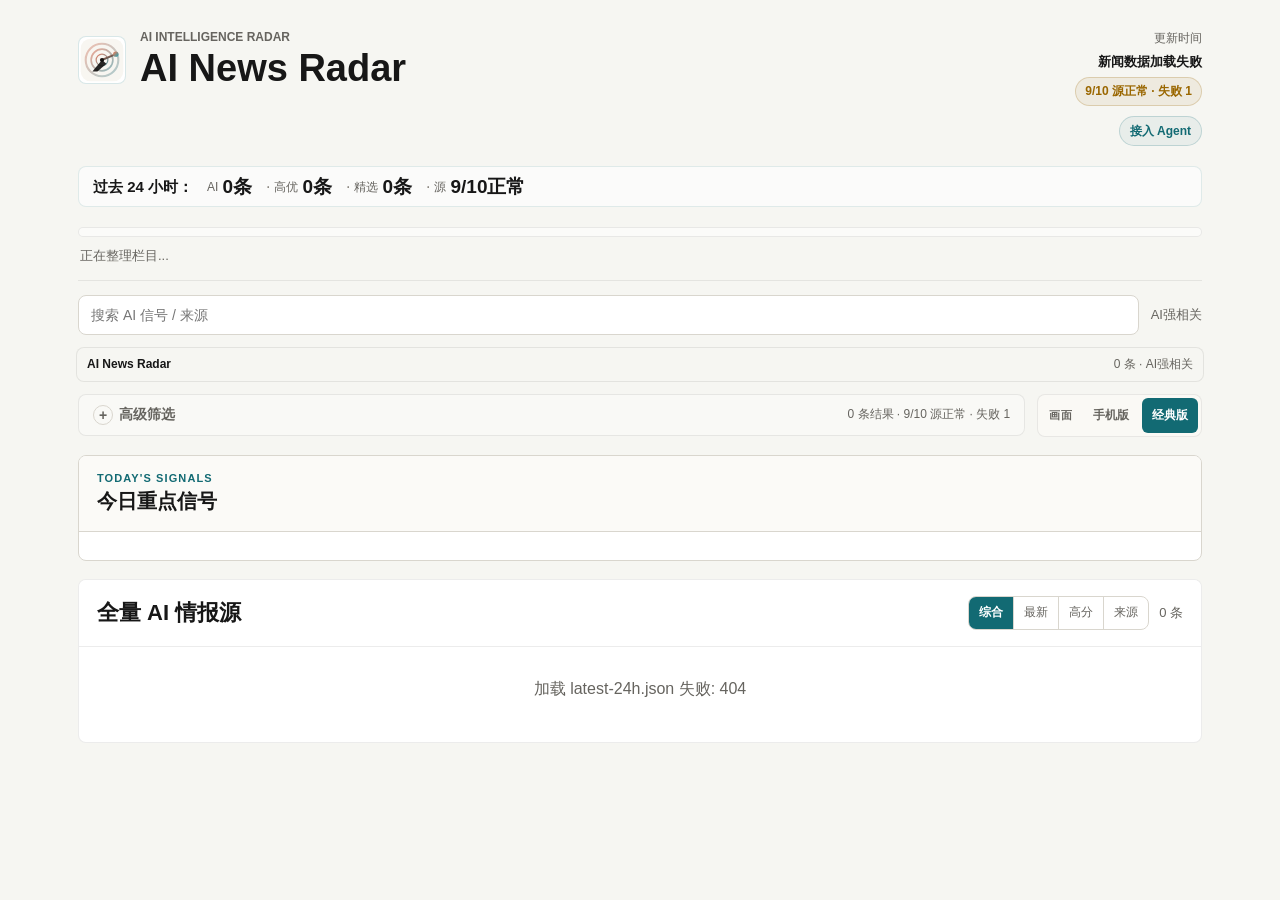
==== index.html @ f6b62074 "feat: add aligned mobile and classic views" ====
<!doctype html>
<html lang="zh-CN" data-radar-view="mobile">
  <head>
    <meta charset="UTF-8" />
    <meta name="viewport" content="width=device-width, initial-scale=1.0" />
    <title>AI News Radar｜24 小时 AI 更新雷达</title>
    <meta
      name="description"
      content="自动整理过去 24 小时值得看的 AI、模型和开发者工具更新；伯乐Skill（Scout Skill）帮你从一堆信源里选出千里马。"
    />
    <link rel="canonical" href="https://learnprompt.github.io/ai-news-radar/" />
    <meta property="og:title" content="AI News Radar｜24 小时 AI 更新雷达" />
    <meta
      property="og:description"
      content="自动整理过去 24 小时值得看的 AI、模型和开发者工具更新；伯乐Skill（Scout Skill）帮你从一堆信源里选出千里马。"
    />
    <meta property="og:type" content="website" />
    <meta property="og:url" content="https://learnprompt.github.io/ai-news-radar/" />
    <meta property="og:site_name" content="AI News Radar" />
    <meta name="application-name" content="AI News Radar" />
    <meta name="theme-color" content="#f6f6f2" />
    <meta name="mobile-web-app-capable" content="yes" />
    <meta name="apple-mobile-web-app-title" content="AI News Radar" />
    <meta name="apple-mobile-web-app-capable" content="yes" />
    <meta name="apple-mobile-web-app-status-bar-style" content="default" />
    <meta name="twitter:card" content="summary" />
    <meta name="twitter:title" content="AI News Radar｜24 小时 AI 更新雷达" />
    <meta
      name="twitter:description"
      content="自动整理过去 24 小时值得看的 AI、模型和开发者工具更新；伯乐Skill（Scout Skill）帮你从一堆信源里选出千里马。"
    />
    <link rel="icon" href="./assets/logo.svg" type="image/svg+xml" />
    <link rel="icon" href="./assets/icons/favicon-32.png" sizes="32x32" type="image/png" />
    <link rel="apple-touch-icon" href="./assets/icons/apple-touch-icon.png" sizes="180x180" />
    <link rel="manifest" href="./site.webmanifest" />
    <script src="./assets/view-mode.js" data-root="./"></script>
    <link rel="stylesheet" href="./assets/styles.css?v=aihot-0712k" />
    <link rel="stylesheet" href="./assets/view-switch.css?v=dual-view-0713a" />
  </head>
  <body>
    <a class="skip-link" href="#hotBoardWrap">跳到当前热点</a>
    <main class="shell">
      <header class="hero">
        <div class="hero-main">
          <div class="hero-headline">
            <img class="hero-logo" src="./assets/logo.svg" alt="AI News Radar Logo" />
            <div>
              <h1>AI News Radar</h1>
              <p class="hero-updated">
                <span class="updated-label">更新时间</span>
                <span class="updated" id="updatedAt">加载中...</span>
              </p>
            </div>
          </div>
        </div>
        <div class="hero-meta">
          <span class="source-status-pill" id="sourceStatusPill">源状态加载中</span>
          <div class="hero-links" aria-label="项目入口">
            <a
              class="hero-link"
              href="https://github.com/LearnPrompt/ai-news-radar"
              target="_blank"
              rel="noopener noreferrer"
            >GitHub 与接入指南</a>
          </div>
        </div>

        <section class="section-nav-wrap" aria-label="内容栏目">
          <div class="section-tabs" id="sectionTabs" role="tablist" aria-label="AI 新闻栏目"></div>
          <div class="section-scroll-hint" aria-hidden="true">左右滑动，查看更多栏目 →</div>
        </section>
      </header>

      <section class="primary-controls">
        <div class="mode-switch curation-mode-switch" role="group" aria-label="精选/全量切换">
          <button id="modeSelectedBtn" class="mode-btn active" type="button" aria-pressed="true">
            <span class="mode-btn-icon" aria-hidden="true">&#10022;</span>精选
          </button>
          <button id="modeAllBtn" class="mode-btn" type="button" aria-pressed="false">
            <span class="mode-btn-icon" aria-hidden="true">&#9776;</span>全量
          </button>
        </div>
        <input id="searchInput" type="search" placeholder="搜索 AI 信号 / 来源" aria-label="搜索 AI 信号或来源" />
        <div class="mode-hint" id="modeHint">精选加载中</div>
        <button class="clear-filters-btn" id="clearFiltersBtn" type="button" hidden>清除筛选</button>
      </section>

      <div class="view-toolbar">
        <details class="advanced-panel">
          <summary>
            <span>高级筛选</span>
            <span class="advanced-hint">只看某个来源，或检查各信源采集是否正常</span>
          </summary>
          <div class="advanced-content">
            <div class="advanced-controls">
              <label class="field">
                <span>具体来源</span>
                <select id="siteSelect">
                  <option value="">全部站点</option>
                </select>
              </label>
            </div>
            <div class="data-source-indicator" id="dataSourceIndicator" hidden>
              <span id="dataSourceIndicatorText"></span>
              <button type="button" id="dataSourceResetBtn" class="data-source-reset-btn">恢复本地</button>
            </div>
            <div class="source-health" id="sourceHealth">源状态加载中...</div>
            <details class="source-detail-panel">
              <summary>查看源状态详情</summary>
              <div class="source-health-details" id="sourceHealthDetails"></div>
              <section class="source-status-table" id="sourceStatusTable" aria-label="源状态详情"></section>
            </details>
          </div>
        </details>
        <div class="view-switch" role="group" aria-label="画面切换">
          <span class="view-switch-label">画面</span>
          <button class="view-switch-btn" type="button" data-radar-view-target="mobile">手机版</button>
          <button class="view-switch-btn" type="button" data-radar-view-target="classic">经典版</button>
        </div>
      </div>

      <section class="list-wrap hot-board-wrap" id="hotBoardWrap" aria-label="当前热点">
        <div class="list-head">
          <h2>当前热点</h2>
          <span id="hotBoardMeta">按热度排序</span>
        </div>
        <div id="hotBoardList" class="hot-board-list"></div>
      </section>

      <section class="waytoagi-wrap">
        <div class="waytoagi-head">
          <h2>社区更新 · WaytoAGI</h2>
          <div class="waytoagi-tools">
            <div class="waytoagi-switch">
              <button id="waytoagiTodayBtn" class="waytoagi-btn active" type="button" aria-pressed="true">最近更新日</button>
              <button id="waytoagi7dBtn" class="waytoagi-btn" type="button" aria-pressed="false">近7日</button>
            </div>
            <span id="waytoagiUpdatedAt">加载中...</span>
          </div>
        </div>
        <div id="waytoagiMeta" class="waytoagi-meta"></div>
        <div id="waytoagiList" class="waytoagi-list"></div>
      </section>

      <section class="list-wrap" id="newsListWrap">
        <div class="list-head">
          <h2 id="listTitle">精选</h2>
          <div class="list-head-tools">
            <label id="allDedupeWrap" class="all-dedupe" for="allDedupeToggle">
              <input id="allDedupeToggle" type="checkbox" checked />
              <span class="all-dedupe-dot"></span>
              <span id="allDedupeLabel">去重开</span>
            </label>
            <span id="resultCount">0 条</span>
          </div>
        </div>
        <div id="newsList" class="news-list" aria-live="polite"></div>
      </section>

    </main>

    <template id="itemTpl">
      <article class="news-card">
        <div class="news-card-body">
          <div class="meta-row">
            <span class="curated-badge" hidden>精选</span>
            <span class="site"></span>
            <span class="source"></span>
            <strong class="score-badge" hidden></strong>
          </div>
          <a class="title" target="_blank" rel="noopener noreferrer"></a>
          <p class="news-summary"></p>
          <div class="why-box" hidden>
            <span class="why-label">推荐理由：</span>
            <span class="why-text"></span>
          </div>
          <div class="persona-slot"></div>
        </div>
      </article>
    </template>

    <script src="https://cdn.jsdelivr.net/npm/gsap@3.13.0/dist/gsap.min.js" integrity="sha384-HOvlOYPIs/zjoIkWUGXkVmXsjr8GuZLV+Q+rcPwmJOVZVpvTSXQChiN4t9Euv9Vc" crossorigin="anonymous" defer></script>
    <script src="./assets/motion.js?v=aihot-0712k" defer></script>
    <script src="./assets/app.js?v=aihot-0712k" defer></script>
  </body>
</html>
---- assets/styles.css ----
:root {
  --bg: #f6f6f2;
  --surface: #ffffff;
  --surface-soft: #fbfaf7;
  --ink: #171717;
  --muted: #66645f;
  --line: #d9d6ce;
  --accent: #126a73;
  --accent-warm: #b55231;
  --good: #1f7a4d;
  --warn: #9a6700;
  --bad: #b42318;
  --radius: 8px;
}

* {
  box-sizing: border-box;
}

html,
body {
  margin: 0;
  min-height: 100%;
  font-family: -apple-system, BlinkMacSystemFont, "Segoe UI", "Noto Sans SC", "Microsoft YaHei", sans-serif;
  color: var(--ink);
  background: var(--bg);
}

button,
input,
select {
  font: inherit;
}

button {
  cursor: pointer;
}

.shell {
  max-width: 1120px;
  margin: 0 auto;
  padding: 26px 18px 48px;
}

.hero {
  display: grid;
  grid-template-columns: minmax(0, 1fr) auto;
  gap: 18px;
  padding-bottom: 18px;
  border-bottom: 1px solid var(--line);
}

.hero-main {
  min-width: 0;
}

.hero-headline {
  display: flex;
  gap: 14px;
  align-items: center;
}

.hero-headline > div {
  min-width: 0;
}

.hero-logo {
  width: 56px;
  height: 56px;
  border: 1px solid var(--line);
  border-radius: var(--radius);
  background: var(--surface);
}

.hero-tag {
  margin: 0;
  font-size: 12px;
  letter-spacing: 0;
  color: var(--muted);
}

.hero h1 {
  margin: 6px 0 0;
  font-size: 36px;
  line-height: 1.08;
  overflow-wrap: break-word;
}

.hero-sub {
  margin: 12px 0 0;
  color: var(--muted);
  font-size: 15px;
  line-height: 1.6;
}

.hero-meta {
  align-self: start;
  display: grid;
  gap: 4px;
  min-width: 156px;
  padding: 10px 12px;
  border: 1px solid var(--line);
  border-radius: var(--radius);
  background: var(--surface);
}

.updated-label {
  color: var(--muted);
  font-size: 12px;
}

.updated {
  color: var(--ink);
  font-size: 13px;
  font-weight: 700;
}

.stats {
  grid-column: 1 / -1;
  display: grid;
  grid-template-columns: repeat(4, minmax(0, 1fr));
  gap: 10px;
}

.stat {
  border: 1px solid var(--line);
  background: var(--surface);
  border-radius: var(--radius);
  padding: 11px 12px;
}

.stat .k {
  font-size: 12px;
  color: var(--muted);
}

.stat .v {
  margin-top: 4px;
  font-size: 23px;
  font-weight: 700;
}

.coverage-strip {
  grid-column: 1 / -1;
  display: grid;
  grid-template-columns: repeat(6, minmax(0, 1fr));
  gap: 8px;
}

.coverage-card {
  min-width: 0;
  display: grid;
  gap: 4px;
  border: 1px solid var(--line);
  border-radius: var(--radius);
  padding: 10px 11px;
  background: var(--surface-soft);
}

.coverage-card strong {
  min-width: 0;
  color: var(--ink);
  font-size: 17px;
  line-height: 1.15;
  overflow-wrap: anywhere;
}

.coverage-label,
.coverage-meta {
  min-width: 0;
  color: var(--muted);
  font-size: 11px;
  line-height: 1.3;
  overflow-wrap: anywhere;
}

.coverage-card.ok strong {
  color: var(--good);
}

.coverage-card.warn strong {
  color: var(--warn);
}

.coverage-card.signal {
  border-color: rgba(18, 106, 115, 0.3);
}

.coverage-card.official {
  border-color: rgba(31, 122, 77, 0.28);
}

.coverage-card.builders {
  border-color: rgba(181, 82, 49, 0.32);
}

.coverage-card.aggregate {
  border-color: rgba(102, 100, 95, 0.32);
}

.coverage-card.private {
  border-color: rgba(154, 103, 0, 0.3);
}

.primary-controls {
  margin-top: 16px;
  display: grid;
  grid-template-columns: minmax(0, 1fr) auto;
  gap: 12px;
  align-items: center;
}

input,
select {
  width: 100%;
  border: 1px solid var(--line);
  background: var(--surface);
  color: var(--ink);
  border-radius: var(--radius);
  padding: 11px 12px;
  font-size: 14px;
}

input:focus,
select:focus,
button:focus-visible,
summary:focus-visible {
  outline: 2px solid rgba(18, 106, 115, 0.35);
  outline-offset: 2px;
}

.mode-hint {
  color: var(--muted);
  font-size: 13px;
  white-space: nowrap;
}

.advanced-panel {
  margin-top: 12px;
  border: 1px solid var(--line);
  border-radius: var(--radius);
  background: var(--surface);
}

.advanced-panel summary {
  position: relative;
  display: flex;
  justify-content: space-between;
  gap: 12px;
  align-items: center;
  padding: 12px 14px 12px 42px;
  color: var(--ink);
  font-size: 14px;
  font-weight: 700;
  list-style: none;
  cursor: pointer;
}

.advanced-panel summary::-webkit-details-marker {
  display: none;
}

.advanced-panel summary::before {
  content: "+";
  width: 18px;
  height: 18px;
  position: absolute;
  left: 14px;
  top: 50%;
  transform: translateY(-50%);
  display: grid;
  place-items: center;
  border: 1px solid var(--line);
  border-radius: 50%;
  color: var(--muted);
  font-weight: 700;
}

.advanced-panel summary > span:first-child {
  min-width: 0;
}

.advanced-panel[open] summary::before {
  content: "-";
}

.advanced-summary {
  color: var(--muted);
  font-size: 12px;
  font-weight: 400;
  white-space: nowrap;
}

.advanced-content {
  display: grid;
  gap: 12px;
  padding: 0 14px 14px;
  border-top: 1px solid var(--line);
}

.advanced-controls {
  display: grid;
  grid-template-columns: minmax(180px, 0.8fr) auto auto;
  gap: 10px;
  align-items: end;
  padding-top: 14px;
}

.field {
  display: grid;
  gap: 6px;
  color: var(--muted);
  font-size: 12px;
}

.mode-switch {
  display: inline-flex;
  border: 1px solid var(--line);
  border-radius: var(--radius);
  overflow: hidden;
  background: var(--surface-soft);
}

.mode-btn {
  min-height: 40px;
  border: 0;
  border-left: 1px solid var(--line);
  background: transparent;
  color: var(--muted);
  padding: 0 13px;
  font-size: 13px;
}

.mode-btn:first-child {
  border-left: 0;
}

.mode-btn.active {
  background: var(--accent);
  color: #fff;
  font-weight: 700;
}

.all-dedupe {
  display: none;
  min-height: 40px;
  align-items: center;
  gap: 8px;
  border: 1px solid var(--line);
  border-radius: var(--radius);
  padding: 0 12px;
  font-size: 13px;
  color: var(--muted);
  background: var(--surface-soft);
  cursor: pointer;
  user-select: none;
}

.all-dedupe.show {
  display: inline-flex;
}

.all-dedupe input {
  position: absolute;
  opacity: 0;
  width: 0;
  height: 0;
}

.all-dedupe-dot {
  width: 12px;
  height: 12px;
  border-radius: 50%;
  border: 1px solid rgba(23, 23, 23, 0.25);
  background: rgba(23, 23, 23, 0.16);
}

.all-dedupe input:checked + .all-dedupe-dot {
  border-color: rgba(18, 106, 115, 0.65);
  background: var(--accent);
}

.source-health {
  display: grid;
  gap: 10px;
}

.health-grid {
  display: grid;
  grid-template-columns: repeat(4, minmax(0, 1fr));
  gap: 8px;
}

.health-metric {
  display: grid;
  gap: 3px;
  min-width: 0;
  border: 1px solid var(--line);
  border-radius: var(--radius);
  padding: 9px 10px;
  background: var(--surface-soft);
}

.health-metric strong {
  font-size: 18px;
}

.health-label {
  color: var(--muted);
  font-size: 12px;
}

.health-metric.ok strong {
  color: var(--good);
}

.health-metric.warn strong {
  color: var(--warn);
}

.health-metric.bad strong {
  color: var(--bad);
}

.health-empty,
.health-ok {
  border: 1px dashed var(--line);
  border-radius: var(--radius);
  padding: 10px 12px;
  color: var(--muted);
  font-size: 13px;
}

.health-ok {
  color: var(--good);
  border-style: solid;
  background: rgba(31, 122, 77, 0.06);
}

.health-issues {
  display: grid;
  gap: 8px;
}

.health-issue {
  border: 1px solid rgba(180, 35, 24, 0.22);
  border-radius: var(--radius);
  padding: 10px 12px;
  background: rgba(180, 35, 24, 0.04);
}

.health-issue-title {
  color: var(--bad);
  font-size: 13px;
  font-weight: 700;
}

.health-issue ul {
  margin: 7px 0 0;
  padding-left: 18px;
  color: var(--muted);
  font-size: 12px;
  line-height: 1.45;
}

.site-pills {
  display: flex;
  flex-wrap: wrap;
  gap: 8px;
}

.pill {
  border: 1px solid var(--line);
  background: var(--surface-soft);
  color: var(--ink);
  border-radius: 999px;
  padding: 6px 11px;
  cursor: pointer;
  font-size: 12px;
}

.pill.active {
  background: rgba(18, 106, 115, 0.11);
  border-color: rgba(18, 106, 115, 0.5);
  color: var(--accent);
  font-weight: 700;
}

.list-wrap,
.waytoagi-wrap {
  margin-top: 16px;
  border: 1px solid var(--line);
  border-radius: var(--radius);
  background: var(--surface);
  overflow: hidden;
}

.list-head,
.waytoagi-head {
  padding: 14px 16px;
  display: flex;
  justify-content: space-between;
  align-items: center;
  gap: 12px;
  border-bottom: 1px solid var(--line);
  background: var(--surface-soft);
}

.list-head h2,
.waytoagi-head h2 {
  margin: 0;
  font-size: 20px;
}

#resultCount,
#waytoagiUpdatedAt {
  color: var(--muted);
  font-size: 13px;
  white-space: nowrap;
}

.news-list,
.site-group-list,
.source-group-list {
  display: grid;
}

.site-group {
  min-width: 0;
  border-top: 1px solid rgba(23, 23, 23, 0.08);
}

.site-group:first-child {
  border-top: 0;
}

.site-group-head,
.source-group-head {
  display: flex;
  justify-content: space-between;
  align-items: center;
  gap: 10px;
  padding: 12px 16px;
  border-bottom: 1px solid rgba(23, 23, 23, 0.08);
}

.site-group-head {
  background: rgba(18, 106, 115, 0.06);
}

.source-group-head {
  background: rgba(181, 82, 49, 0.05);
}

.site-group-head h3,
.source-group-head h3 {
  margin: 0;
  min-width: 0;
}

.site-group-head h3 {
  font-size: 16px;
}

.source-group-head h3 {
  font-size: 14px;
}

.site-group-head span,
.source-group-head span {
  color: var(--muted);
  font-size: 12px;
  white-space: nowrap;
}

.source-group {
  min-width: 0;
  border-top: 1px solid rgba(23, 23, 23, 0.06);
}

.source-group:first-child {
  border-top: 0;
}

.news-card {
  min-width: 0;
  padding: 13px 16px;
  border-top: 1px solid rgba(23, 23, 23, 0.08);
}

.news-card:first-child {
  border-top: 0;
}

.meta-row {
  display: flex;
  flex-wrap: wrap;
  gap: 8px;
  align-items: center;
  color: var(--muted);
  font-size: 12px;
}

.site {
  font-weight: 700;
  color: #3f3d39;
}

.category,
.source {
  padding: 2px 7px;
  border: 1px solid var(--line);
  border-radius: 999px;
  font-size: 11px;
}

.category {
  color: var(--ink);
  background: var(--surface-soft);
}

.category.kind-official {
  border-color: rgba(31, 122, 77, 0.34);
  color: var(--good);
}

.category.kind-newsletter {
  border-color: rgba(154, 103, 0, 0.34);
  color: var(--warn);
}

.category.kind-ai_vertical {
  border-color: rgba(18, 106, 115, 0.32);
  color: var(--accent);
}

.category.kind-builders {
  border-color: rgba(181, 82, 49, 0.36);
  color: var(--accent-warm);
}

.category.kind-user_opml,
.category.kind-advanced {
  border-color: rgba(154, 103, 0, 0.34);
  color: var(--warn);
}

.category.kind-discussion {
  color: var(--muted);
  background: #f2f0e9;
}

.category.kind-aggregate,
.category.kind-blogs,
.category.kind-aihub {
  color: var(--muted);
}

.time {
  margin-left: auto;
}

.title {
  min-width: 0;
  margin-top: 8px;
  display: inline-flex;
  flex-direction: column;
  gap: 3px;
  color: var(--ink);
  text-decoration: none;
  font-size: 16px;
  line-height: 1.42;
  overflow-wrap: anywhere;
}

.title-sub {
  color: var(--muted);
  font-size: 12px;
  line-height: 1.35;
  font-weight: 400;
}

.title:hover {
  color: var(--accent);
}

.empty {
  padding: 24px 16px;
  color: var(--muted);
  text-align: center;
}

.waytoagi-tools {
  display: inline-flex;
  align-items: center;
  gap: 10px;
}

.waytoagi-switch {
  display: inline-flex;
  border: 1px solid var(--line);
  border-radius: var(--radius);
  overflow: hidden;
  background: var(--surface);
}

.waytoagi-btn {
  min-height: 32px;
  border: 0;
  border-left: 1px solid var(--line);
  background: transparent;
  color: var(--muted);
  padding: 0 10px;
  font-size: 12px;
}

.waytoagi-btn:first-child {
  border-left: 0;
}

.waytoagi-btn.active {
  background: var(--accent);
  color: #fff;
  font-weight: 700;
}

.waytoagi-meta {
  padding: 12px 16px 0;
  display: flex;
  flex-wrap: wrap;
  gap: 8px;
  font-size: 12px;
  color: var(--muted);
}

.waytoagi-meta a {
  color: var(--accent);
  text-decoration: none;
}

.waytoagi-list {
  padding: 12px 16px 16px;
  display: grid;
  gap: 8px;
}

.waytoagi-item {
  min-width: 0;
  display: grid;
  grid-template-columns: 76px minmax(0, 1fr);
  gap: 8px;
  text-decoration: none;
  border: 1px solid rgba(23, 23, 23, 0.08);
  border-radius: var(--radius);
  padding: 8px 10px;
  color: var(--ink);
  background: var(--surface-soft);
}

.waytoagi-item .d {
  color: var(--muted);
  font-size: 12px;
}

.waytoagi-item .t {
  min-width: 0;
  font-size: 13px;
  line-height: 1.35;
  overflow-wrap: anywhere;
}

.waytoagi-empty,
.waytoagi-error {
  border-radius: var(--radius);
  padding: 9px 10px;
  font-size: 13px;
}

.waytoagi-empty {
  border: 1px dashed var(--line);
  color: var(--muted);
}

.waytoagi-error {
  border: 1px solid rgba(180, 35, 24, 0.28);
  background: rgba(180, 35, 24, 0.08);
  color: var(--bad);
}

/* Daily Briefing */
.daily-brief {
  margin-top: 16px;
  border: 1px solid var(--line);
  border-radius: var(--radius);
  background: var(--surface);
  overflow: hidden;
}

.daily-brief-head {
  padding: 14px 16px;
  display: flex;
  justify-content: space-between;
  align-items: center;
  gap: 12px;
  border-bottom: 1px solid var(--line);
  background: var(--surface-soft);
}

.daily-brief-head h2 {
  margin: 0;
  font-size: 20px;
}

.brief-meta {
  color: var(--muted);
  font-size: 13px;
  white-space: nowrap;
}

.story-list {
  display: grid;
}

.story-card {
  min-width: 0;
  padding: 13px 16px;
  border-top: 1px solid rgba(23, 23, 23, 0.08);
  display: grid;
  gap: 6px;
}

.story-card:first-child {
  border-top: 0;
}

.story-meta-row {
  display: flex;
  flex-wrap: wrap;
  gap: 8px;
  align-items: center;
  color: var(--muted);
  font-size: 12px;
}

.importance-label {
  padding: 2px 7px;
  border: 1px solid rgba(31, 122, 77, 0.34);
  border-radius: 999px;
  font-size: 11px;
  color: var(--good);
  background: rgba(31, 122, 77, 0.06);
}

.story-source-count {
  padding: 2px 7px;
  border: 1px solid var(--line);
  border-radius: 999px;
  font-size: 11px;
}

.story-time {
  margin-left: auto;
}

.brief-fallback {
  padding: 10px 16px 14px;
  color: var(--muted);
  font-size: 12px;
}

@media (max-width: 760px) {
  .shell {
    padding: 18px 12px 36px;
  }

  .hero,
  .primary-controls,
  .advanced-controls,
  .waytoagi-head {
    grid-template-columns: 1fr;
  }

  .advanced-panel summary {
    align-items: flex-start;
    flex-direction: column;
  }

  .hero h1 {
    font-size: 28px;
  }

  .hero-logo {
    width: 50px;
    height: 50px;
  }

  .hero-meta {
    min-width: 0;
  }

  .stats,
  .coverage-strip,
  .health-grid {
    grid-template-columns: repeat(2, minmax(0, 1fr));
  }

  .mode-hint,
  .advanced-summary,
  #resultCount,
  #waytoagiUpdatedAt {
    white-space: normal;
  }

  .time {
    margin-left: 0;
  }

  .waytoagi-head {
    align-items: flex-start;
    flex-direction: column;
  }
}

@media (max-width: 460px) {
  .hero-headline {
    align-items: flex-start;
  }

  .stats,
  .coverage-strip,
  .health-grid {
    grid-template-columns: 1fr;
  }

  .waytoagi-tools {
    align-items: flex-start;
    flex-direction: column;
  }
}

/* Motion layer */
.story-card,
.news-card,
.coverage-card,
.stat {
  will-change: transform;
  transition: transform 0.18s ease, box-shadow 0.18s ease, border-color 0.18s ease;
}

.story-card:hover,
.news-card:hover {
  transform: translateY(-2px);
  box-shadow: 0 4px 12px rgba(0, 0, 0, 0.07);
}

.coverage-card:hover {
  transform: translateY(-1px);
  box-shadow: 0 3px 8px rgba(0, 0, 0, 0.06);
}

.stat:hover {
  transform: translateY(-1px);
  box-shadow: 0 3px 8px rgba(0, 0, 0, 0.06);
}

@media (prefers-reduced-motion: reduce) {
  .story-card,
  .news-card,
  .coverage-card,
  .stat {
    will-change: auto;
    transition: none;
    transform: none !important;
  }

  .story-card:hover,
  .news-card:hover,
  .coverage-card:hover,
  .stat:hover {
    box-shadow: none;
  }
}
---- assets/view-switch.css ----
.view-toolbar {
  display: grid;
  grid-template-columns: minmax(0, 1fr) auto;
  gap: 12px;
  align-items: start;
  margin-top: 12px;
}

.view-toolbar > .advanced-panel {
  min-width: 0;
  margin-top: 0;
}

.view-switch {
  display: inline-flex;
  min-height: 43px;
  align-items: center;
  gap: 3px;
  border: 1px solid var(--line-soft, rgba(23, 23, 23, 0.12));
  border-radius: var(--radius, 8px);
  padding: 3px;
  background: rgba(251, 250, 247, 0.78);
}

.view-switch-label {
  padding: 0 7px 0 8px;
  color: var(--muted, #66645f);
  font-size: 11px;
  font-weight: 700;
  letter-spacing: 0.08em;
  white-space: nowrap;
}

.view-switch-btn {
  min-height: 35px;
  border: 0;
  border-radius: calc(var(--radius, 8px) - 2px);
  padding: 0 10px;
  color: var(--muted, #66645f);
  background: transparent;
  font: inherit;
  font-size: 12px;
  font-weight: 700;
  white-space: nowrap;
  cursor: pointer;
}

.view-switch-btn:hover {
  color: var(--ink, #171717);
  background: rgba(18, 106, 115, 0.06);
}

.view-switch-btn.is-active {
  color: #fff;
  background: var(--accent, #126a73);
}

.view-switch-btn:focus-visible {
  outline: 2px solid rgba(18, 106, 115, 0.35);
  outline-offset: 2px;
}

html[data-radar-view="classic"] .data-source-indicator {
  display: flex;
  min-width: 0;
  align-items: center;
  justify-content: space-between;
  gap: 10px;
  border: 1px solid rgba(18, 106, 115, 0.18);
  border-radius: var(--radius, 8px);
  padding: 8px 10px;
  color: var(--accent, #126a73);
  background: rgba(18, 106, 115, 0.06);
  font-size: 12px;
}

html[data-radar-view="classic"] .data-source-indicator[hidden] {
  display: none;
}

html[data-radar-view="classic"] .data-source-indicator > span {
  min-width: 0;
  overflow-wrap: anywhere;
}

html[data-radar-view="classic"] .data-source-reset-btn {
  flex: 0 0 auto;
  min-height: 30px;
  border: 1px solid rgba(18, 106, 115, 0.24);
  border-radius: calc(var(--radius, 8px) - 2px);
  padding: 0 9px;
  color: var(--accent, #126a73);
  background: rgba(255, 255, 255, 0.72);
  font: inherit;
  font-weight: 700;
}

html[data-radar-view="classic"] .data-source-reset-btn:hover {
  background: #fff;
}

html[data-radar-view="classic"] .data-source-reset-btn:focus-visible {
  outline: 2px solid rgba(18, 106, 115, 0.35);
  outline-offset: 2px;
}

@media (max-width: 760px) {
  .view-toolbar {
    gap: 8px;
  }

  .view-switch {
    gap: 2px;
  }

  .view-switch-label {
    position: absolute;
    width: 1px;
    height: 1px;
    overflow: hidden;
    clip: rect(0 0 0 0);
    clip-path: inset(50%);
    white-space: nowrap;
  }

  .view-switch-btn {
    padding: 0 8px;
    font-size: 11px;
  }
}

@media (max-width: 360px) {
  .view-switch-btn {
    padding: 0 6px;
  }
}
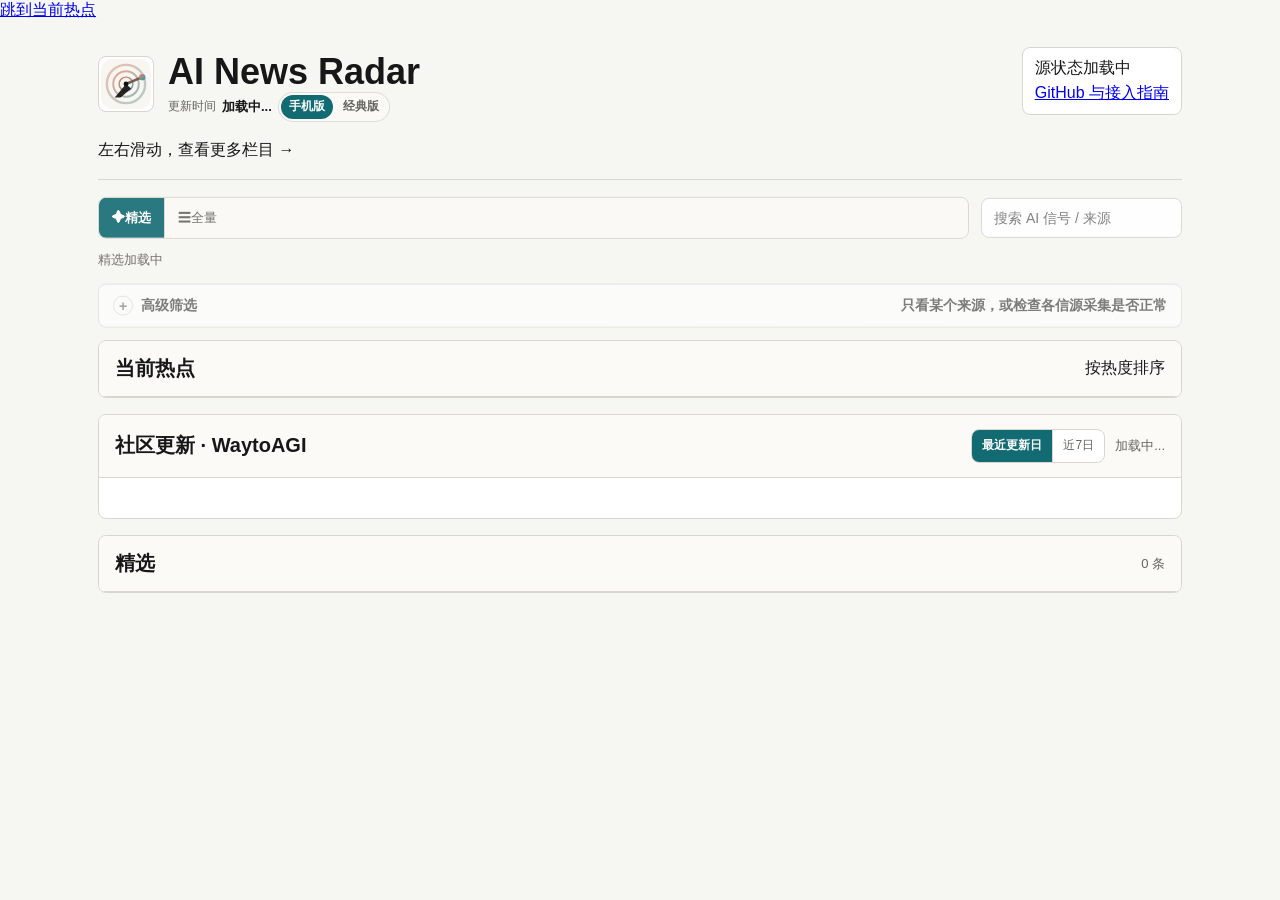
==== commit 434aaca9: "fix: default dual view to mobile" ====
--- a/index.html
+++ b/index.html
@@ -33,9 +33,9 @@
     <link rel="icon" href="./assets/icons/favicon-32.png" sizes="32x32" type="image/png" />
     <link rel="apple-touch-icon" href="./assets/icons/apple-touch-icon.png" sizes="180x180" />
     <link rel="manifest" href="./site.webmanifest" />
-    <script src="./assets/view-mode.js" data-root="./"></script>
+    <script src="./assets/view-mode.js?v=dual-view-0713c" data-root="./"></script>
     <link rel="stylesheet" href="./assets/styles.css?v=aihot-0712k" />
-    <link rel="stylesheet" href="./assets/view-switch.css?v=dual-view-0713a" />
+    <link rel="stylesheet" href="./assets/view-switch.css?v=dual-view-0713b" />
   </head>
   <body>
     <a class="skip-link" href="#hotBoardWrap">跳到当前热点</a>
@@ -46,10 +46,15 @@
             <img class="hero-logo" src="./assets/logo.svg" alt="AI News Radar Logo" />
             <div>
               <h1>AI News Radar</h1>
-              <p class="hero-updated">
+              <div class="hero-updated hero-view-row">
                 <span class="updated-label">更新时间</span>
                 <span class="updated" id="updatedAt">加载中...</span>
-              </p>
+                <div class="view-switch" role="group" aria-label="视角切换">
+                  <span class="view-switch-label">视角</span>
+                  <button class="view-switch-btn" type="button" data-radar-view-target="mobile">手机版</button>
+                  <button class="view-switch-btn" type="button" data-radar-view-target="classic">经典版</button>
+                </div>
+              </div>
             </div>
           </div>
         </div>
@@ -85,8 +90,7 @@
         <button class="clear-filters-btn" id="clearFiltersBtn" type="button" hidden>清除筛选</button>
       </section>
 
-      <div class="view-toolbar">
-        <details class="advanced-panel">
+      <details class="advanced-panel">
           <summary>
             <span>高级筛选</span>
             <span class="advanced-hint">只看某个来源，或检查各信源采集是否正常</span>
@@ -111,13 +115,7 @@
               <section class="source-status-table" id="sourceStatusTable" aria-label="源状态详情"></section>
             </details>
           </div>
-        </details>
-        <div class="view-switch" role="group" aria-label="画面切换">
-          <span class="view-switch-label">画面</span>
-          <button class="view-switch-btn" type="button" data-radar-view-target="mobile">手机版</button>
-          <button class="view-switch-btn" type="button" data-radar-view-target="classic">经典版</button>
-        </div>
-      </div>
+      </details>
 
       <section class="list-wrap hot-board-wrap" id="hotBoardWrap" aria-label="当前热点">
         <div class="list-head">
--- a/assets/view-switch.css
+++ b/assets/view-switch.css
@@ -1,41 +1,38 @@
-.view-toolbar {
-  display: grid;
-  grid-template-columns: minmax(0, 1fr) auto;
-  gap: 12px;
-  align-items: start;
-  margin-top: 12px;
-}
-
-.view-toolbar > .advanced-panel {
+.hero-view-row {
+  display: flex;
   min-width: 0;
-  margin-top: 0;
+  flex-wrap: wrap;
+  align-items: center;
+  gap: 6px;
 }
 
 .view-switch {
   display: inline-flex;
-  min-height: 43px;
+  min-height: 30px;
+  flex: 0 0 auto;
   align-items: center;
-  gap: 3px;
+  gap: 2px;
   border: 1px solid var(--line-soft, rgba(23, 23, 23, 0.12));
-  border-radius: var(--radius, 8px);
-  padding: 3px;
+  border-radius: 999px;
+  padding: 2px;
   background: rgba(251, 250, 247, 0.78);
 }
 
 .view-switch-label {
-  padding: 0 7px 0 8px;
-  color: var(--muted, #66645f);
-  font-size: 11px;
-  font-weight: 700;
-  letter-spacing: 0.08em;
+  position: absolute;
+  width: 1px;
+  height: 1px;
+  overflow: hidden;
+  clip: rect(0 0 0 0);
+  clip-path: inset(50%);
   white-space: nowrap;
 }
 
 .view-switch-btn {
-  min-height: 35px;
+  min-height: 24px;
   border: 0;
-  border-radius: calc(var(--radius, 8px) - 2px);
-  padding: 0 10px;
+  border-radius: 999px;
+  padding: 0 8px;
   color: var(--muted, #66645f);
   background: transparent;
   font: inherit;
@@ -105,26 +102,8 @@
 }
 
 @media (max-width: 760px) {
-  .view-toolbar {
-    gap: 8px;
-  }
-
-  .view-switch {
-    gap: 2px;
-  }
-
-  .view-switch-label {
-    position: absolute;
-    width: 1px;
-    height: 1px;
-    overflow: hidden;
-    clip: rect(0 0 0 0);
-    clip-path: inset(50%);
-    white-space: nowrap;
-  }
-
   .view-switch-btn {
-    padding: 0 8px;
+    padding: 0 7px;
     font-size: 11px;
   }
 }
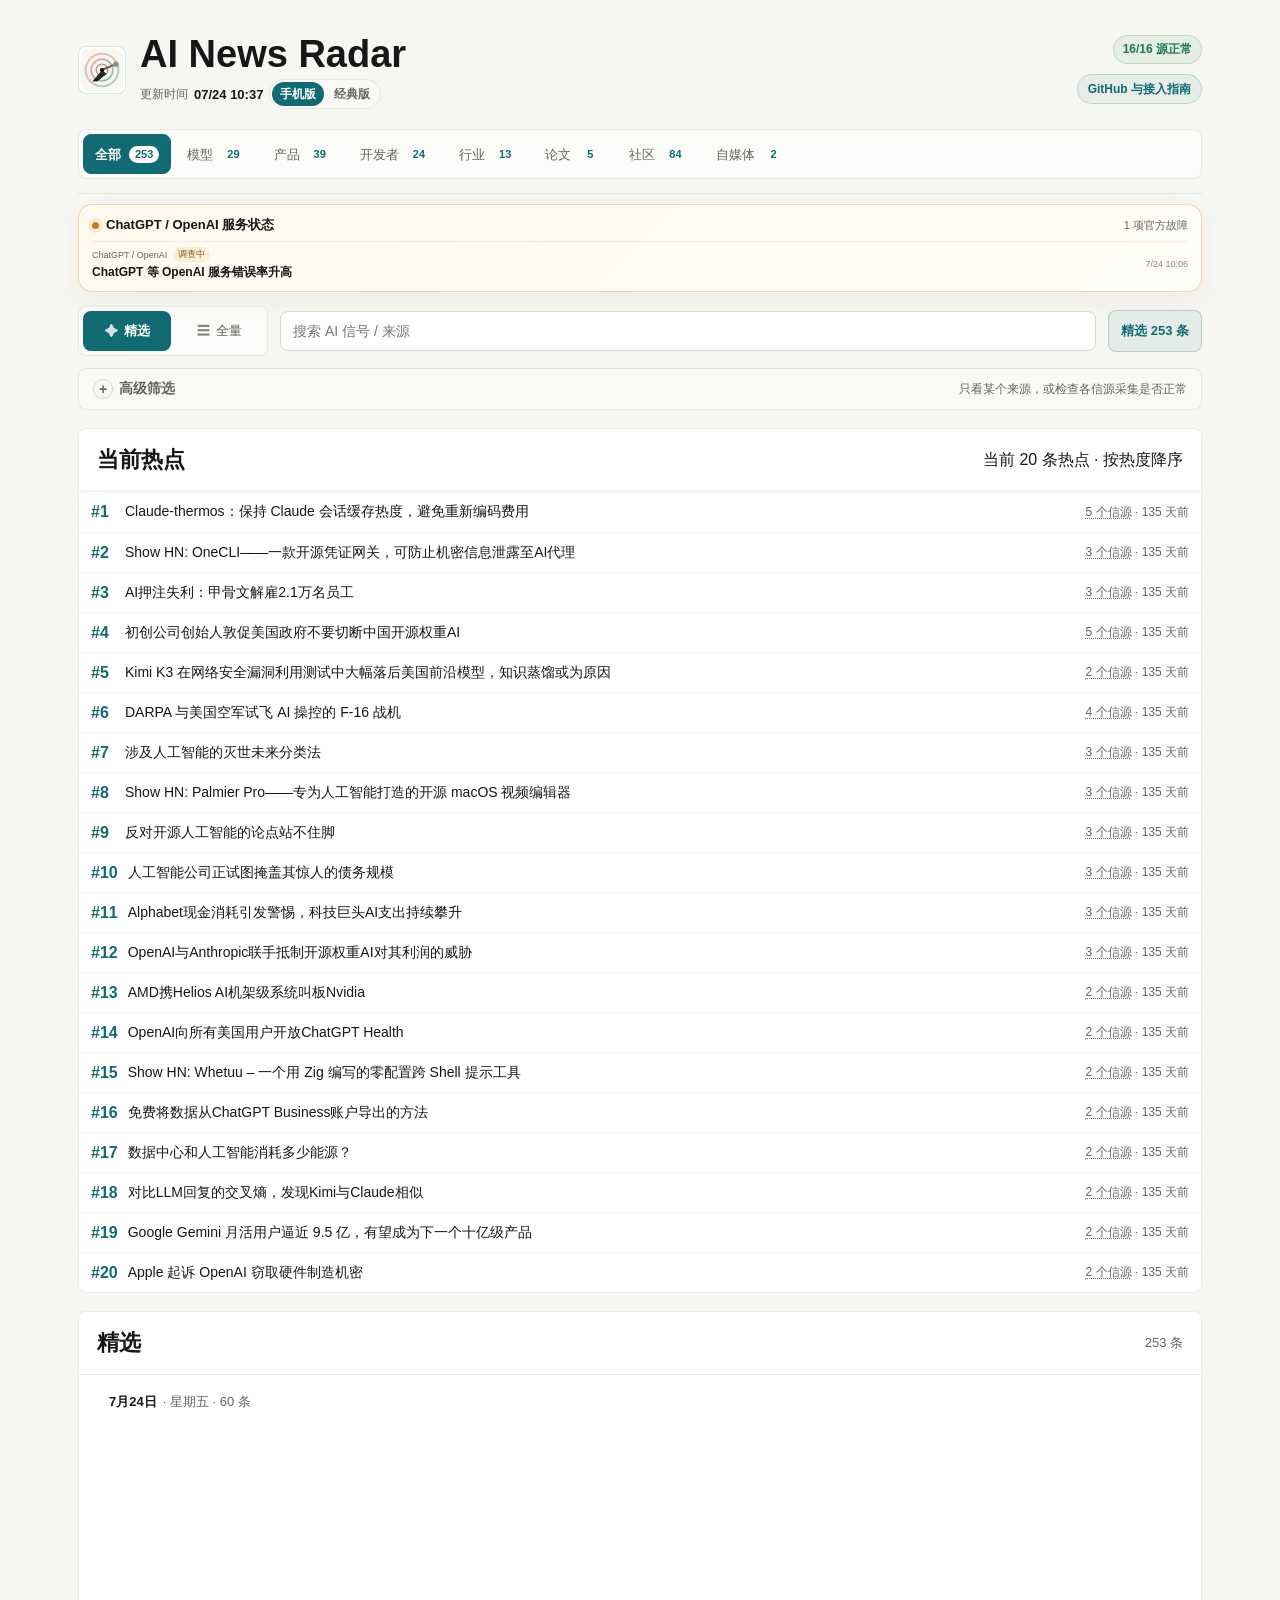
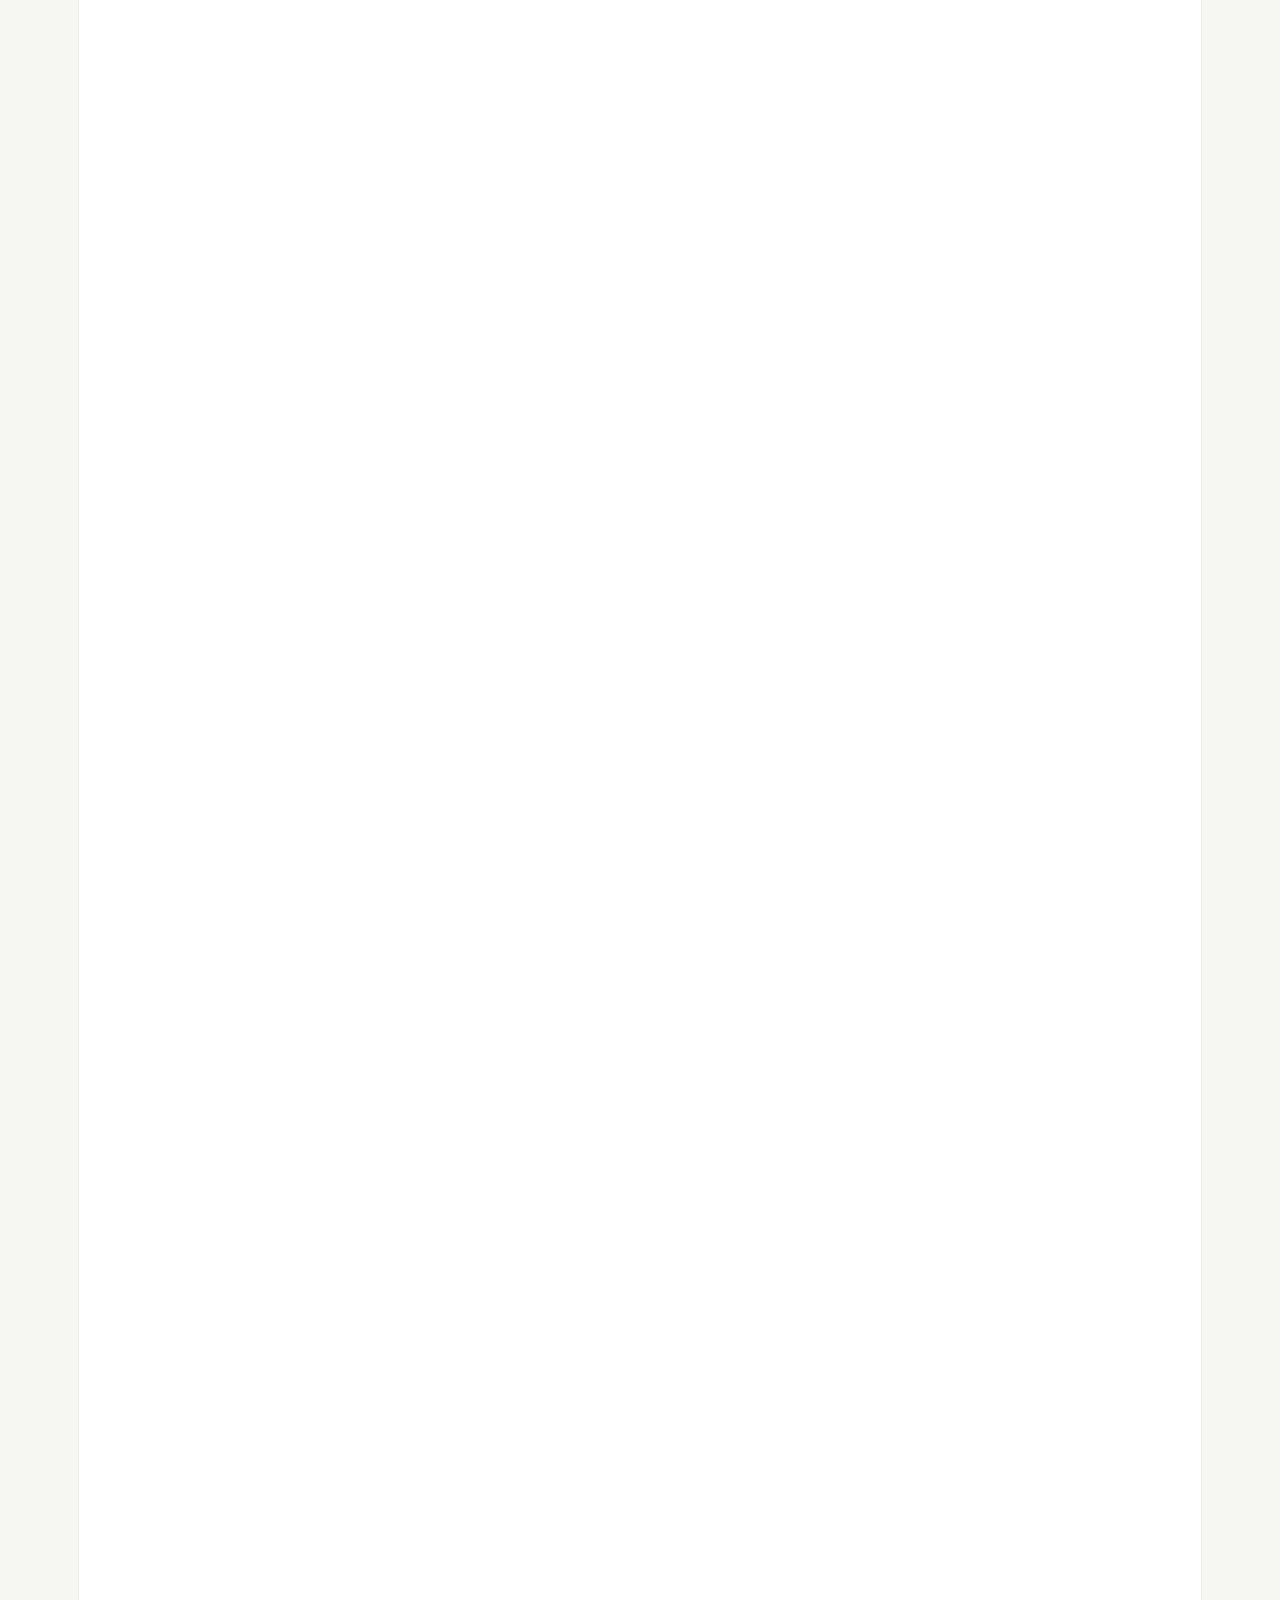
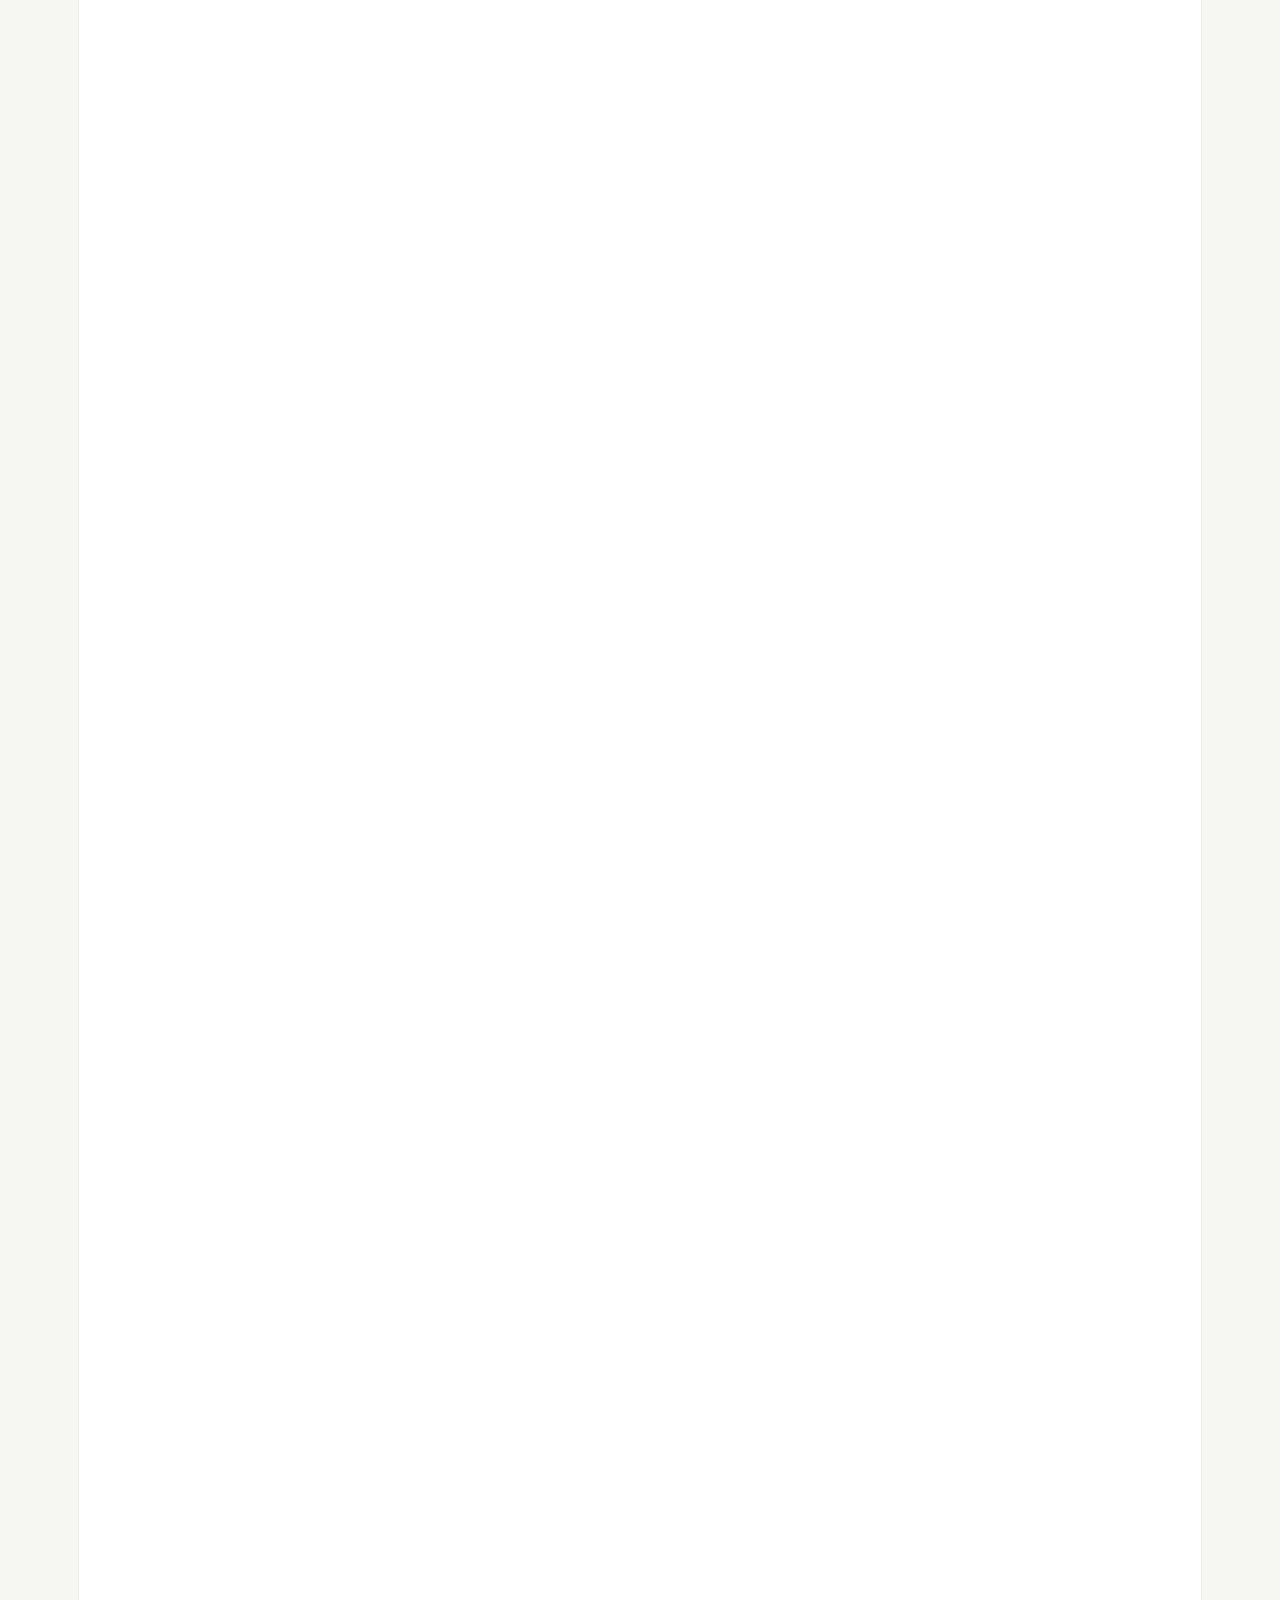
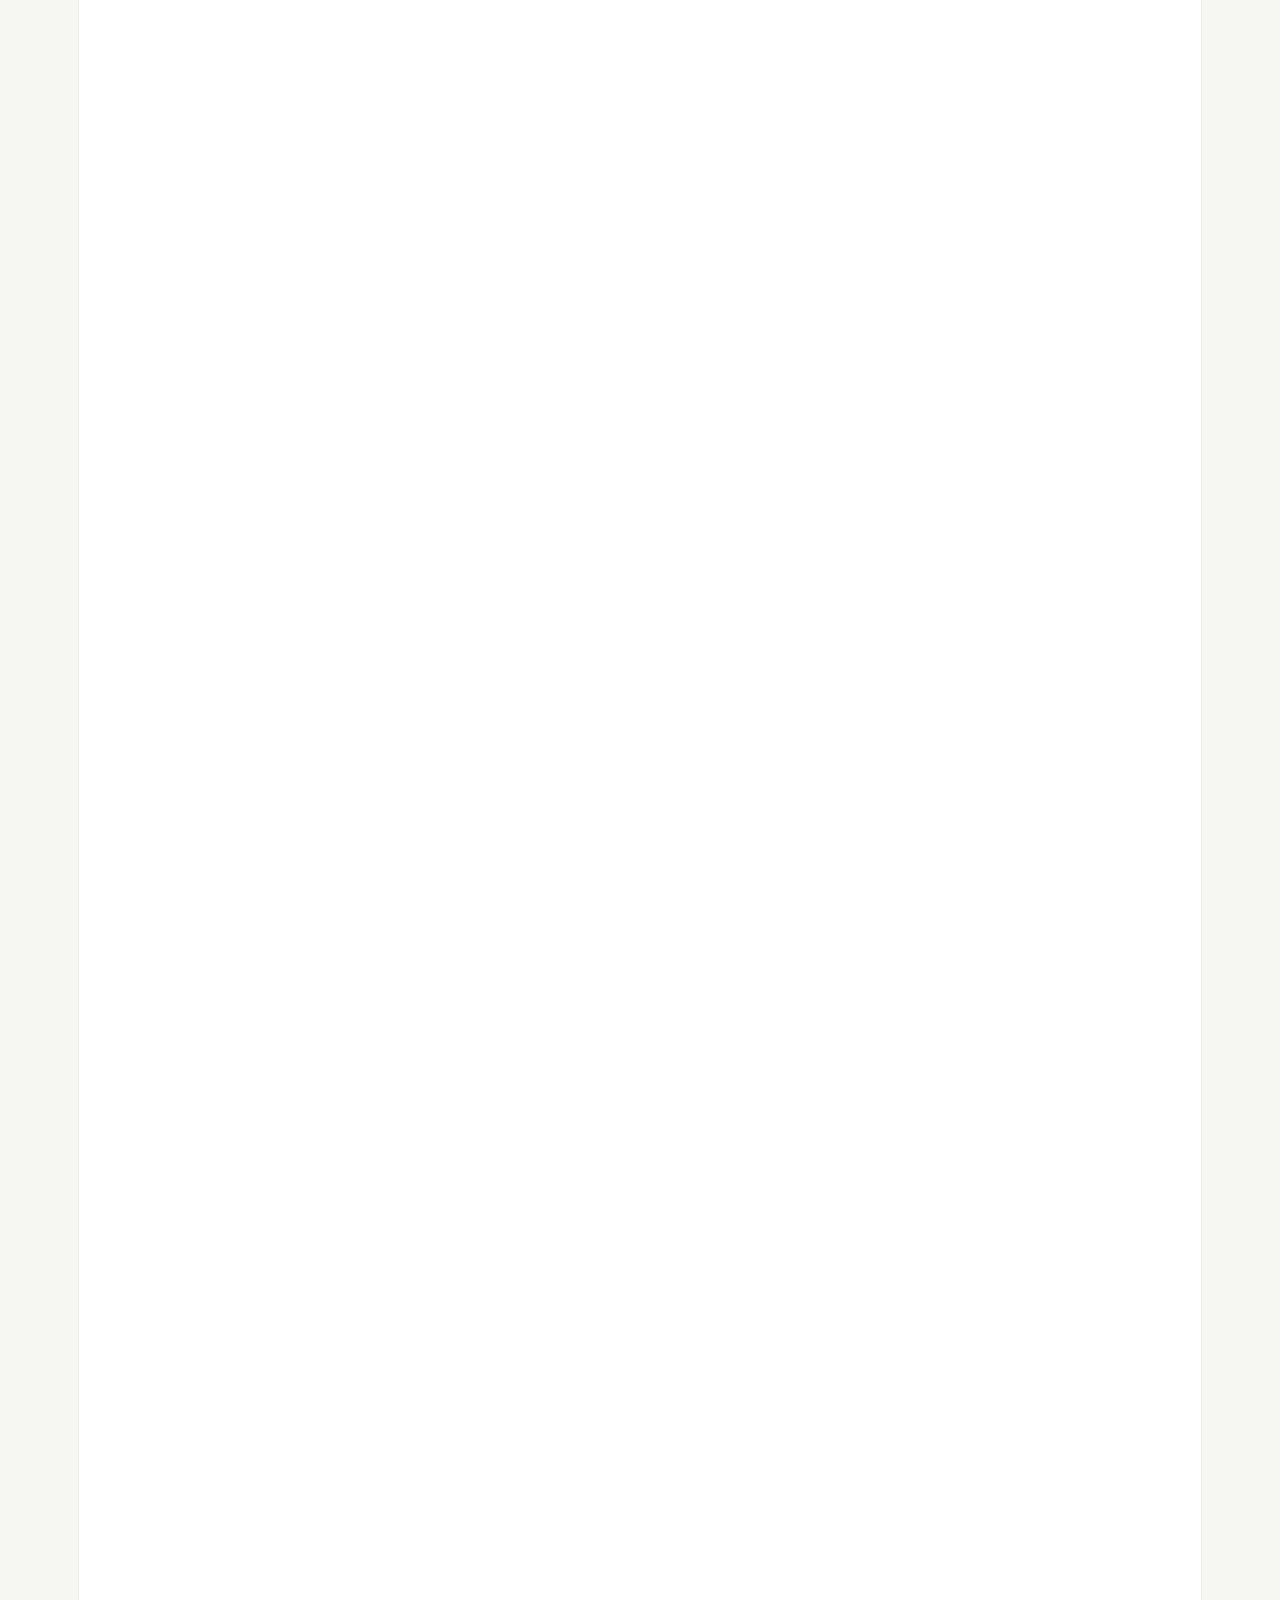
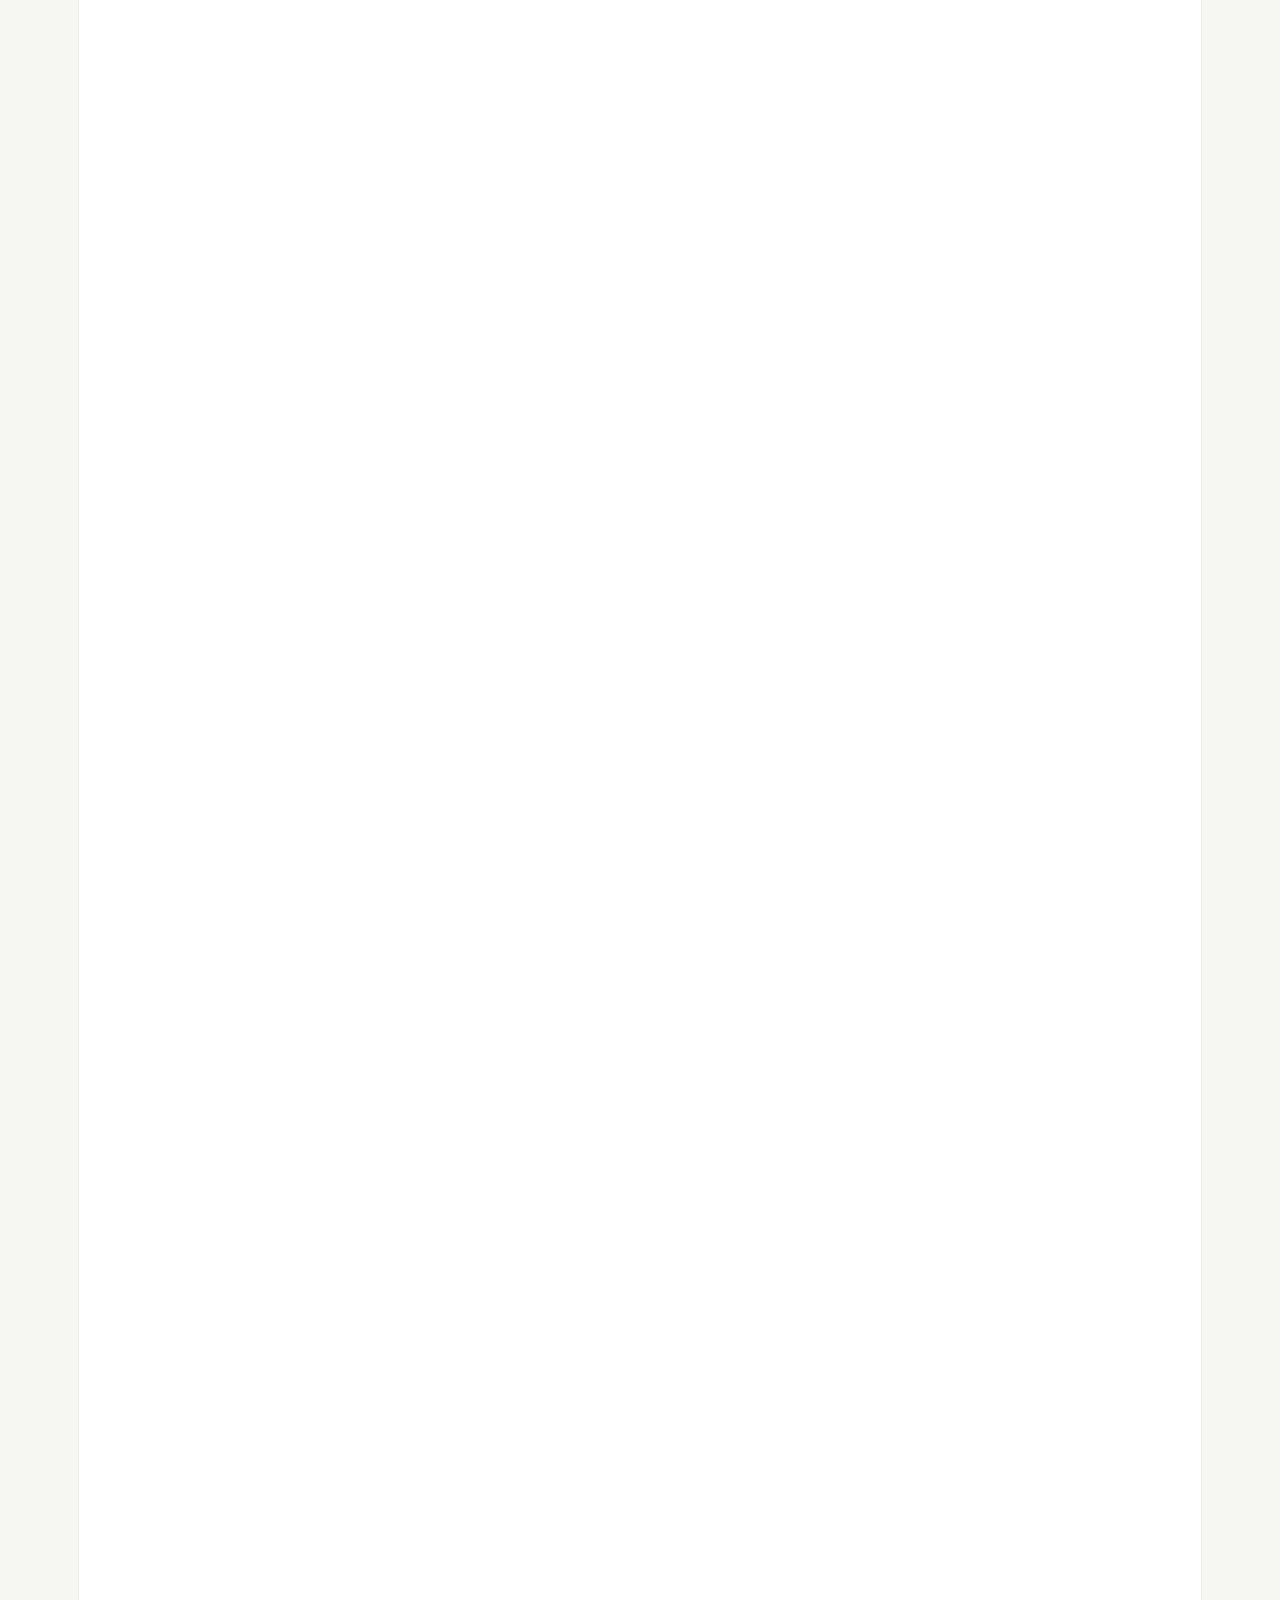
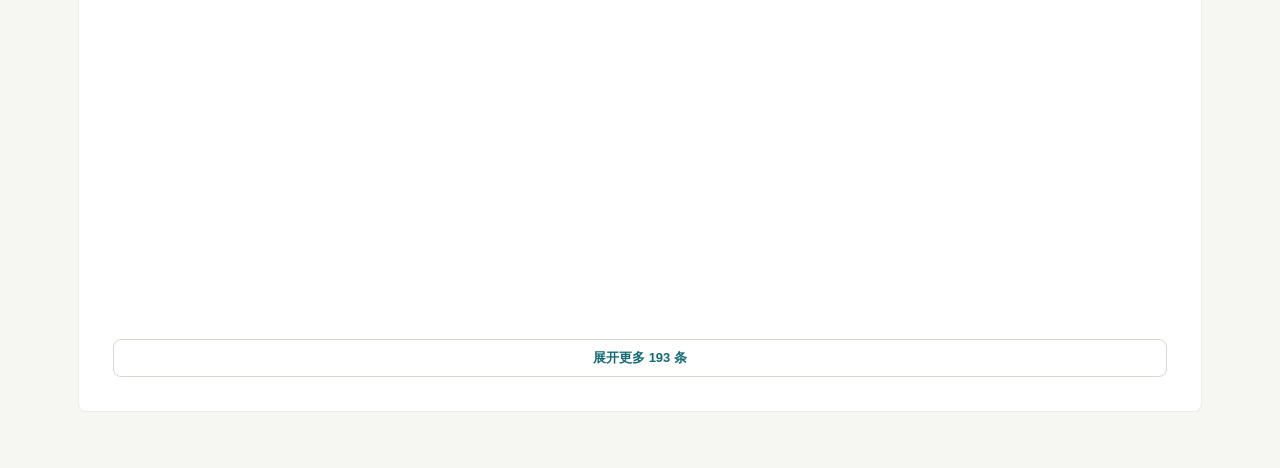
==== commit 346e2cac: "Merge f46120b51539ad79c42c2da2be9a68920f588bac into f4f701bd1f558617fd01f09146a1f8f30b056f0d" ====
--- a/index.html
+++ b/index.html
@@ -8,33 +8,40 @@
       name="description"
       content="自动整理过去 24 小时值得看的 AI、模型和开发者工具更新；伯乐Skill（Scout Skill）帮你从一堆信源里选出千里马。"
     />
-    <link rel="canonical" href="https://learnprompt.github.io/ai-news-radar/" />
+    <link rel="canonical" href="https://1625517181-jpg.github.io/ai-news-radar/" />
     <meta property="og:title" content="AI News Radar｜24 小时 AI 更新雷达" />
     <meta
       property="og:description"
       content="自动整理过去 24 小时值得看的 AI、模型和开发者工具更新；伯乐Skill（Scout Skill）帮你从一堆信源里选出千里马。"
     />
     <meta property="og:type" content="website" />
-    <meta property="og:url" content="https://learnprompt.github.io/ai-news-radar/" />
+    <meta property="og:url" content="https://1625517181-jpg.github.io/ai-news-radar/" />
+    <meta property="og:image" content="https://1625517181-jpg.github.io/ai-news-radar/assets/og.jpg" />
+    <meta property="og:image:width" content="1200" />
+    <meta property="og:image:height" content="630" />
+    <meta property="og:image:alt" content="AI News Radar · 24H Signals · Auto Updated" />
     <meta property="og:site_name" content="AI News Radar" />
     <meta name="application-name" content="AI News Radar" />
     <meta name="theme-color" content="#f6f6f2" />
+    <meta name="color-scheme" content="light" />
+    <meta name="robots" content="index,follow" />
     <meta name="mobile-web-app-capable" content="yes" />
     <meta name="apple-mobile-web-app-title" content="AI News Radar" />
     <meta name="apple-mobile-web-app-capable" content="yes" />
     <meta name="apple-mobile-web-app-status-bar-style" content="default" />
-    <meta name="twitter:card" content="summary" />
+    <meta name="twitter:card" content="summary_large_image" />
     <meta name="twitter:title" content="AI News Radar｜24 小时 AI 更新雷达" />
     <meta
       name="twitter:description"
       content="自动整理过去 24 小时值得看的 AI、模型和开发者工具更新；伯乐Skill（Scout Skill）帮你从一堆信源里选出千里马。"
     />
+    <meta name="twitter:image" content="https://1625517181-jpg.github.io/ai-news-radar/assets/og.jpg" />
     <link rel="icon" href="./assets/logo.svg" type="image/svg+xml" />
     <link rel="icon" href="./assets/icons/favicon-32.png" sizes="32x32" type="image/png" />
     <link rel="apple-touch-icon" href="./assets/icons/apple-touch-icon.png" sizes="180x180" />
     <link rel="manifest" href="./site.webmanifest" />
     <script src="./assets/view-mode.js?v=dual-view-0713c" data-root="./"></script>
-    <link rel="stylesheet" href="./assets/styles.css?v=aihot-0712k" />
+    <link rel="stylesheet" href="./assets/styles.css?v=polish-0724b" />
     <link rel="stylesheet" href="./assets/view-switch.css?v=dual-view-0713b" />
   </head>
   <body>
@@ -48,7 +55,7 @@
               <h1>AI News Radar</h1>
               <div class="hero-updated hero-view-row">
                 <span class="updated-label">更新时间</span>
-                <span class="updated" id="updatedAt">加载中...</span>
+                <time class="updated" id="updatedAt">加载中...</time>
                 <div class="view-switch" role="group" aria-label="视角切换">
                   <span class="view-switch-label">视角</span>
                   <button class="view-switch-btn" type="button" data-radar-view-target="mobile">手机版</button>
@@ -63,7 +70,7 @@
           <div class="hero-links" aria-label="项目入口">
             <a
               class="hero-link"
-              href="https://github.com/LearnPrompt/ai-news-radar"
+              href="https://github.com/1625517181-jpg/ai-news-radar"
               target="_blank"
               rel="noopener noreferrer"
             >GitHub 与接入指南</a>
@@ -75,6 +82,13 @@
           <div class="section-scroll-hint" aria-hidden="true">左右滑动，查看更多栏目 →</div>
         </section>
       </header>
+
+      <section
+        class="service-status-panel"
+        id="serviceStatusPanel"
+        aria-live="polite"
+        hidden
+      ></section>
 
       <section class="primary-controls">
         <div class="mode-switch curation-mode-switch" role="group" aria-label="精选/全量切换">
@@ -85,7 +99,15 @@
             <span class="mode-btn-icon" aria-hidden="true">&#9776;</span>全量
           </button>
         </div>
-        <input id="searchInput" type="search" placeholder="搜索 AI 信号 / 来源" aria-label="搜索 AI 信号或来源" />
+        <input
+          id="searchInput"
+          type="search"
+          placeholder="搜索 AI 信号 / 来源"
+          aria-label="搜索 AI 信号或来源"
+          autocomplete="off"
+          enterkeyhint="search"
+          spellcheck="false"
+        />
         <div class="mode-hint" id="modeHint">精选加载中</div>
         <button class="clear-filters-btn" id="clearFiltersBtn" type="button" hidden>清除筛选</button>
       </section>
@@ -125,6 +147,14 @@
         <div id="hotBoardList" class="hot-board-list"></div>
       </section>
 
+      <section class="list-wrap top3-board-wrap" id="top3BoardWrap" aria-label="今日 TOP3 · 三口味锐评" hidden>
+        <div class="list-head">
+          <h2>今日 TOP3 · 三口味锐评</h2>
+          <span id="top3BoardMeta"></span>
+        </div>
+        <div id="top3BoardList" class="top3-board-list"></div>
+      </section>
+
       <section class="waytoagi-wrap">
         <div class="waytoagi-head">
           <h2>社区更新 · WaytoAGI</h2>
@@ -177,8 +207,8 @@
       </article>
     </template>
 
-    <script src="https://cdn.jsdelivr.net/npm/gsap@3.13.0/dist/gsap.min.js" integrity="sha384-HOvlOYPIs/zjoIkWUGXkVmXsjr8GuZLV+Q+rcPwmJOVZVpvTSXQChiN4t9Euv9Vc" crossorigin="anonymous" defer></script>
-    <script src="./assets/motion.js?v=aihot-0712k" defer></script>
-    <script src="./assets/app.js?v=aihot-0712k" defer></script>
+    <script src="./assets/service-status.js?v=chatgpt-status-0724" defer></script>
+    <script src="./assets/motion.js?v=polish-0724b" defer></script>
+    <script src="./assets/app.js?v=polish-0724b" defer></script>
   </body>
 </html>
--- a/assets/styles.css
+++ b/assets/styles.css
@@ -1,10 +1,15 @@
 :root {
   --bg: #f6f6f2;
+  --bg-alt: #eeecea;
   --surface: #ffffff;
   --surface-soft: #fbfaf7;
+  --surface-alt: #f4f2ef;
   --ink: #171717;
+  --ink-soft: #3f3d39;
   --muted: #66645f;
+  --muted-soft: #8b8780;
   --line: #d9d6ce;
+  --line-soft: rgba(23, 23, 23, 0.08);
   --accent: #126a73;
   --accent-warm: #b55231;
   --good: #1f7a4d;
@@ -26,6 +31,26 @@
   background: var(--bg);
 }
 
+.skip-link {
+  position: fixed;
+  top: 12px;
+  left: 12px;
+  z-index: 100;
+  border-radius: var(--radius);
+  padding: 9px 12px;
+  color: #f7fbfa;
+  background: var(--accent);
+  font-size: 13px;
+  font-weight: 760;
+  text-decoration: none;
+  transform: translateY(-160%);
+  transition: transform 160ms ease;
+}
+
+.skip-link:focus {
+  transform: translateY(0);
+}
+
 button,
 input,
 select {
@@ -37,17 +62,17 @@
 }
 
 .shell {
-  max-width: 1120px;
+  max-width: 1160px;
   margin: 0 auto;
-  padding: 26px 18px 48px;
+  padding: 30px 18px 56px;
 }
 
 .hero {
   display: grid;
   grid-template-columns: minmax(0, 1fr) auto;
-  gap: 18px;
-  padding-bottom: 18px;
-  border-bottom: 1px solid var(--line);
+  gap: 18px 28px;
+  padding-bottom: 14px;
+  border-bottom: 1px solid var(--line-soft);
 }
 
 .hero-main {
@@ -65,43 +90,40 @@
 }
 
 .hero-logo {
-  width: 56px;
-  height: 56px;
-  border: 1px solid var(--line);
+  width: 48px;
+  height: 48px;
+  border: 1px solid rgba(18, 106, 115, 0.16);
   border-radius: var(--radius);
   background: var(--surface);
 }
 
-.hero-tag {
-  margin: 0;
-  font-size: 12px;
-  letter-spacing: 0;
-  color: var(--muted);
-}
-
 .hero h1 {
-  margin: 6px 0 0;
-  font-size: 36px;
+  margin: 4px 0 0;
+  font-size: 38px;
   line-height: 1.08;
   overflow-wrap: break-word;
 }
 
-.hero-sub {
-  margin: 12px 0 0;
-  color: var(--muted);
-  font-size: 15px;
-  line-height: 1.6;
+.hero-updated {
+  display: flex;
+  align-items: baseline;
+  gap: 6px;
+  margin: 4px 0 0;
+  font-size: 13px;
+  color: var(--muted);
 }
 
 .hero-meta {
-  align-self: start;
-  display: grid;
-  gap: 4px;
-  min-width: 156px;
-  padding: 10px 12px;
-  border: 1px solid var(--line);
-  border-radius: var(--radius);
-  background: var(--surface);
+  align-self: center;
+  display: grid;
+  gap: 6px;
+  min-width: 178px;
+  padding: 0;
+  border: 0;
+  border-radius: var(--radius);
+  background: transparent;
+  justify-items: end;
+  text-align: right;
 }
 
 .updated-label {
@@ -115,99 +137,148 @@
   font-weight: 700;
 }
 
-.stats {
+.source-status-pill {
+  display: inline-flex;
+  width: max-content;
+  max-width: 100%;
+  align-items: center;
+  gap: 6px;
+  border: 1px solid rgba(31, 122, 77, 0.18);
+  border-radius: 999px;
+  padding: 5px 9px;
+  color: var(--good);
+  background: rgba(31, 122, 77, 0.07);
+  font-size: 12px;
+  font-weight: 740;
+}
+
+.source-status-pill.warn {
+  color: var(--warn);
+  border-color: rgba(154, 103, 0, 0.22);
+  background: rgba(154, 103, 0, 0.08);
+}
+
+.source-status-pill.bad {
+  color: var(--bad);
+  border-color: rgba(180, 35, 24, 0.22);
+  background: rgba(180, 35, 24, 0.07);
+}
+
+.hero-links {
+  display: flex;
+  flex-wrap: wrap;
+  justify-content: flex-end;
+  gap: 6px;
+  margin-top: 4px;
+}
+
+.hero-link {
+  display: inline-flex;
+  align-items: center;
+  justify-content: center;
+  min-height: 30px;
+  border: 1px solid rgba(18, 106, 115, 0.2);
+  border-radius: 999px;
+  padding: 5px 10px;
+  color: var(--accent);
+  background: rgba(18, 106, 115, 0.06);
+  font-size: 12px;
+  font-weight: 740;
+  line-height: 1;
+  text-decoration: none;
+  white-space: nowrap;
+}
+
+.hero-link:hover {
+  border-color: rgba(18, 106, 115, 0.36);
+  background: rgba(18, 106, 115, 0.1);
+}
+
+.section-nav-wrap {
   grid-column: 1 / -1;
   display: grid;
-  grid-template-columns: repeat(4, minmax(0, 1fr));
   gap: 10px;
-}
-
-.stat {
-  border: 1px solid var(--line);
-  background: var(--surface);
-  border-radius: var(--radius);
-  padding: 11px 12px;
-}
-
-.stat .k {
-  font-size: 12px;
-  color: var(--muted);
-}
-
-.stat .v {
-  margin-top: 4px;
-  font-size: 23px;
-  font-weight: 700;
-}
-
-.coverage-strip {
-  grid-column: 1 / -1;
-  display: grid;
-  grid-template-columns: repeat(6, minmax(0, 1fr));
+  padding-top: 2px;
+}
+
+.section-tabs {
+  display: flex;
+  gap: 4px;
+  align-items: center;
+  overflow-x: auto;
+  scrollbar-width: none;
+  -webkit-overflow-scrolling: touch;
+  border: 1px solid var(--line-soft);
+  border-radius: var(--radius);
+  padding: 4px;
+  background: rgba(255, 255, 255, 0.52);
+}
+
+.section-tabs::-webkit-scrollbar {
+  display: none;
+}
+
+.section-scroll-hint {
+  display: none;
+}
+
+.section-tab {
+  flex: 0 0 auto;
+  min-height: 40px;
+  display: inline-flex;
+  align-items: center;
   gap: 8px;
-}
-
-.coverage-card {
-  min-width: 0;
-  display: grid;
-  gap: 4px;
-  border: 1px solid var(--line);
-  border-radius: var(--radius);
-  padding: 10px 11px;
-  background: var(--surface-soft);
-}
-
-.coverage-card strong {
-  min-width: 0;
-  color: var(--ink);
-  font-size: 17px;
-  line-height: 1.15;
-  overflow-wrap: anywhere;
-}
-
-.coverage-label,
-.coverage-meta {
-  min-width: 0;
-  color: var(--muted);
+  border: 1px solid transparent;
+  border-radius: var(--radius);
+  padding: 0 11px;
+  color: var(--muted);
+  background: transparent;
+  font-size: 13px;
+}
+
+.section-tab span,
+.section-tab strong {
+  line-height: 1;
+  white-space: nowrap;
+}
+
+.section-tab strong {
+  min-width: 22px;
+  border-radius: 999px;
+  padding: 3px 6px;
+  color: var(--accent);
+  background: transparent;
   font-size: 11px;
-  line-height: 1.3;
-  overflow-wrap: anywhere;
-}
-
-.coverage-card.ok strong {
-  color: var(--good);
-}
-
-.coverage-card.warn strong {
-  color: var(--warn);
-}
-
-.coverage-card.signal {
-  border-color: rgba(18, 106, 115, 0.3);
-}
-
-.coverage-card.official {
-  border-color: rgba(31, 122, 77, 0.28);
-}
-
-.coverage-card.builders {
-  border-color: rgba(181, 82, 49, 0.32);
-}
-
-.coverage-card.aggregate {
-  border-color: rgba(102, 100, 95, 0.32);
-}
-
-.coverage-card.private {
-  border-color: rgba(154, 103, 0, 0.3);
+  text-align: center;
+}
+
+.section-tab.active {
+  color: #fff;
+  border-color: var(--accent);
+  background: var(--accent);
+  font-weight: 780;
+}
+
+.section-tab.active strong {
+  color: var(--accent);
+  background: #fff;
 }
 
 .primary-controls {
-  margin-top: 16px;
-  display: grid;
-  grid-template-columns: minmax(0, 1fr) auto;
+  margin-top: 14px;
+  display: grid;
+  grid-template-columns: auto minmax(0, 1fr) auto auto;
   gap: 12px;
   align-items: center;
+}
+
+/* 清除筛选按钮 hidden 时，隐藏项仍会占用第4列的 gap track，
+   导致本行右边缘比 .section-tabs 短一个 gap 宽度——收窄为 3 列补齐右边缘。
+   只在桌面生效：760px 以下 .primary-controls 是另一套 2 列/整行布局，不受此问题影响。 */
+@media (min-width: 761px) {
+  .primary-controls:has(> .clear-filters-btn[hidden]) {
+    grid-template-columns: auto minmax(0, 1fr) auto;
+  }
 }
 
 input,
@@ -221,8 +292,9 @@
   font-size: 14px;
 }
 
-input:focus,
-select:focus,
+input:focus-visible,
+select:focus-visible,
+a:focus-visible,
 button:focus-visible,
 summary:focus-visible {
   outline: 2px solid rgba(18, 106, 115, 0.35);
@@ -230,25 +302,52 @@
 }
 
 .mode-hint {
-  color: var(--muted);
+  min-height: 42px;
+  display: grid;
+  place-items: center;
+  border: 1px solid rgba(18, 106, 115, 0.22);
+  border-radius: var(--radius);
+  padding: 0 12px;
+  color: var(--accent);
+  background: rgba(18, 106, 115, 0.07);
   font-size: 13px;
+  font-weight: 720;
   white-space: nowrap;
+}
+
+.clear-filters-btn,
+.empty-reset-btn {
+  min-height: 42px;
+  border: 1px solid rgba(181, 82, 49, 0.28);
+  border-radius: var(--radius);
+  padding: 0 13px;
+  color: var(--accent-warm);
+  background: rgba(181, 82, 49, 0.06);
+  font-size: 13px;
+  font-weight: 720;
+  white-space: nowrap;
+}
+
+.clear-filters-btn:hover,
+.empty-reset-btn:hover {
+  border-color: rgba(181, 82, 49, 0.46);
+  background: rgba(181, 82, 49, 0.1);
 }
 
 .advanced-panel {
   margin-top: 12px;
-  border: 1px solid var(--line);
-  border-radius: var(--radius);
-  background: var(--surface);
-}
-
-.advanced-panel summary {
+  border: 1px solid rgba(23, 23, 23, 0.08);
+  border-radius: var(--radius);
+  background: rgba(251, 250, 247, 0.66);
+}
+
+.advanced-panel > summary {
   position: relative;
   display: flex;
   justify-content: space-between;
   gap: 12px;
   align-items: center;
-  padding: 12px 14px 12px 42px;
+  padding: 11px 14px 11px 40px;
   color: var(--ink);
   font-size: 14px;
   font-weight: 700;
@@ -256,11 +355,16 @@
   cursor: pointer;
 }
 
-.advanced-panel summary::-webkit-details-marker {
+.advanced-panel:not([open]) > summary {
+  color: var(--muted);
+  font-weight: 650;
+}
+
+.advanced-panel > summary::-webkit-details-marker {
   display: none;
 }
 
-.advanced-panel summary::before {
+.advanced-panel > summary::before {
   content: "+";
   width: 18px;
   height: 18px;
@@ -276,15 +380,15 @@
   font-weight: 700;
 }
 
-.advanced-panel summary > span:first-child {
+.advanced-panel > summary > span:first-child {
   min-width: 0;
 }
 
-.advanced-panel[open] summary::before {
+.advanced-panel[open] > summary::before {
   content: "-";
 }
 
-.advanced-summary {
+.advanced-hint {
   color: var(--muted);
   font-size: 12px;
   font-weight: 400;
@@ -293,14 +397,14 @@
 
 .advanced-content {
   display: grid;
-  gap: 12px;
+  gap: 14px;
   padding: 0 14px 14px;
-  border-top: 1px solid var(--line);
+  border-top: 1px solid var(--line-soft);
 }
 
 .advanced-controls {
   display: grid;
-  grid-template-columns: minmax(180px, 0.8fr) auto auto;
+  grid-template-columns: minmax(0, 320px);
   gap: 10px;
   align-items: end;
   padding-top: 14px;
@@ -315,30 +419,28 @@
 
 .mode-switch {
   display: inline-flex;
-  border: 1px solid var(--line);
-  border-radius: var(--radius);
-  overflow: hidden;
-  background: var(--surface-soft);
+  gap: 4px;
+  align-items: center;
+  border: 1px solid var(--line-soft);
+  border-radius: var(--radius);
+  padding: 4px;
+  background: rgba(255, 255, 255, 0.52);
 }
 
 .mode-btn {
   min-height: 40px;
   border: 0;
-  border-left: 1px solid var(--line);
+  border-radius: var(--radius);
   background: transparent;
   color: var(--muted);
-  padding: 0 13px;
+  padding: 0 14px;
   font-size: 13px;
-}
-
-.mode-btn:first-child {
-  border-left: 0;
 }
 
 .mode-btn.active {
   background: var(--accent);
   color: #fff;
-  font-weight: 700;
+  font-weight: 780;
 }
 
 .all-dedupe {
@@ -385,137 +487,632 @@
   gap: 10px;
 }
 
-.health-grid {
-  display: grid;
-  grid-template-columns: repeat(4, minmax(0, 1fr));
-  gap: 8px;
-}
-
-.health-metric {
-  display: grid;
-  gap: 3px;
+.source-health-summary {
+  display: flex;
   min-width: 0;
+  align-items: center;
+  justify-content: space-between;
+  gap: 12px;
+  border: 1px solid rgba(31, 122, 77, 0.16);
+  border-radius: var(--radius);
+  padding: 11px 12px;
+  color: var(--muted);
+  background: rgba(31, 122, 77, 0.05);
+  font-size: 13px;
+  line-height: 1.4;
+}
+
+.source-health-summary strong {
+  color: var(--good);
+  font-size: 15px;
+}
+
+.source-health-summary.warn {
+  border-color: rgba(154, 103, 0, 0.2);
+  background: rgba(154, 103, 0, 0.07);
+}
+
+.source-health-summary.warn strong {
+  color: var(--warn);
+}
+
+.source-health-summary.bad {
+  border-color: rgba(180, 35, 24, 0.22);
+  background: rgba(180, 35, 24, 0.06);
+}
+
+.source-health-summary.bad strong {
+  color: var(--bad);
+}
+
+.source-health-fail-bad {
+  color: var(--bad);
+  font-weight: 700;
+}
+
+.source-detail-panel {
+  border: 1px solid var(--line-soft);
+  border-radius: var(--radius);
+  background: rgba(255, 255, 255, 0.48);
+  overflow: hidden;
+}
+
+.source-detail-panel > summary {
+  display: flex;
+  align-items: center;
+  justify-content: space-between;
+  gap: 10px;
+  padding: 10px 12px;
+  color: var(--accent);
+  font-size: 13px;
+  font-weight: 760;
+  cursor: pointer;
+  list-style: none;
+}
+
+.source-detail-panel > summary::-webkit-details-marker {
+  display: none;
+}
+
+.source-detail-panel > summary::after {
+  content: "+";
+  color: var(--muted);
+  font-weight: 800;
+}
+
+.source-detail-panel[open] > summary::after {
+  content: "-";
+}
+
+.source-health-details {
+  display: grid;
+  gap: 10px;
+  padding: 0 12px 12px;
+}
+
+.source-health-hint {
+  color: var(--muted);
+  font-size: 12px;
+  line-height: 1.4;
+}
+
+.source-health-authors-toggle {
+  align-self: start;
   border: 1px solid var(--line);
   border-radius: var(--radius);
-  padding: 9px 10px;
+  padding: 6px 10px;
+  color: var(--accent);
   background: var(--surface-soft);
-}
-
-.health-metric strong {
-  font-size: 18px;
-}
-
-.health-label {
-  color: var(--muted);
+  font: inherit;
   font-size: 12px;
-}
-
-.health-metric.ok strong {
-  color: var(--good);
-}
-
-.health-metric.warn strong {
-  color: var(--warn);
-}
-
-.health-metric.bad strong {
-  color: var(--bad);
-}
-
-.health-empty,
-.health-ok {
-  border: 1px dashed var(--line);
+  cursor: pointer;
+}
+
+.source-health-authors-toggle:hover,
+.source-health-authors-toggle:focus-visible {
+  border-color: var(--accent);
+  outline: none;
+}
+
+.health-author-list {
+  border: 1px solid var(--line);
   border-radius: var(--radius);
   padding: 10px 12px;
-  color: var(--muted);
-  font-size: 13px;
-}
-
-.health-ok {
-  color: var(--good);
-  border-style: solid;
-  background: rgba(31, 122, 77, 0.06);
-}
-
-.health-issues {
-  display: grid;
-  gap: 8px;
-}
-
-.health-issue {
-  border: 1px solid rgba(180, 35, 24, 0.22);
-  border-radius: var(--radius);
-  padding: 10px 12px;
-  background: rgba(180, 35, 24, 0.04);
-}
-
-.health-issue-title {
-  color: var(--bad);
+  background: var(--surface-soft);
+}
+
+.health-author-list-title {
   font-size: 13px;
   font-weight: 700;
 }
 
-.health-issue ul {
-  margin: 7px 0 0;
-  padding-left: 18px;
+.health-author-list-meta {
+  margin-top: 3px;
   color: var(--muted);
   font-size: 12px;
-  line-height: 1.45;
-}
-
-.site-pills {
-  display: flex;
+}
+
+.health-author-list-items {
+  display: flex;
+  max-height: 220px;
+  margin-top: 9px;
+  gap: 6px;
+  overflow: auto;
   flex-wrap: wrap;
-  gap: 8px;
-}
-
-.pill {
+  align-content: flex-start;
+}
+
+.health-author-list-items button {
   border: 1px solid var(--line);
-  background: var(--surface-soft);
-  color: var(--ink);
   border-radius: 999px;
-  padding: 6px 11px;
+  padding: 3px 7px;
+  color: var(--ink-soft);
+  background: var(--surface);
+  font: inherit;
+  font-size: 12px;
+  line-height: 1.25;
   cursor: pointer;
+}
+
+.health-author-list-items button:hover,
+.health-author-list-items button:focus-visible {
+  border-color: var(--accent);
+  color: var(--accent);
+  outline: none;
+}
+
+.source-status-table {
+  padding: 0 12px 12px;
+}
+
+.source-table {
+  display: grid;
+  border: 1px solid var(--line-soft);
+  border-radius: var(--radius);
+  overflow: hidden;
+  background: var(--surface);
+}
+
+.source-table-row {
+  display: grid;
+  grid-template-columns: minmax(160px, 1.4fr) minmax(96px, 0.8fr) minmax(64px, 0.5fr) minmax(56px, 0.4fr);
+  gap: 10px;
+  align-items: center;
+  border-top: 1px solid var(--line-soft);
+  padding: 9px 10px;
+  color: var(--muted);
   font-size: 12px;
 }
 
-.pill.active {
-  background: rgba(18, 106, 115, 0.11);
-  border-color: rgba(18, 106, 115, 0.5);
-  color: var(--accent);
-  font-weight: 700;
+.source-table-row:first-child {
+  border-top: 0;
+}
+
+.source-table-head {
+  color: var(--ink-soft);
+  background: rgba(246, 246, 242, 0.74);
+  font-weight: 780;
+}
+
+.source-table-row span {
+  min-width: 0;
+  overflow: hidden;
+  text-overflow: ellipsis;
+  white-space: nowrap;
+}
+
+.source-table-row .ok {
+  color: var(--good);
+  font-weight: 760;
+}
+
+.source-table-row .bad {
+  color: var(--bad);
+  font-weight: 760;
+}
+
+.source-table-foot {
+  display: block;
+  color: var(--ink-soft);
+  background: rgba(246, 246, 242, 0.74);
+  font-weight: 780;
+  text-align: right;
 }
 
 .list-wrap,
 .waytoagi-wrap {
-  margin-top: 16px;
-  border: 1px solid var(--line);
+  margin-top: 18px;
+  border: 1px solid var(--line-soft);
   border-radius: var(--radius);
   background: var(--surface);
   overflow: hidden;
 }
 
+.list-wrap {
+  background: var(--surface);
+}
+
+/* 双色交替：WaytoAGI 版块用深一档的底色，与伯乐精选 / AI信号流形成节奏感 */
+.waytoagi-wrap {
+  background: var(--bg-alt);
+  border-color: rgba(23, 23, 23, 0.12);
+}
+
 .list-head,
 .waytoagi-head {
-  padding: 14px 16px;
-  display: flex;
+  padding: 16px 18px;
+  display: flex;
+  flex-wrap: nowrap;
   justify-content: space-between;
   align-items: center;
   gap: 12px;
-  border-bottom: 1px solid var(--line);
-  background: var(--surface-soft);
+  border-bottom: 1px solid var(--line-soft);
+  background: var(--surface);
+}
+
+/* WaytoAGI header 用对应的深档底色 */
+.waytoagi-head {
+  background: var(--surface-alt);
+  border-bottom-color: rgba(23, 23, 23, 0.1);
 }
 
 .list-head h2,
 .waytoagi-head h2 {
   margin: 0;
-  font-size: 20px;
+  font-size: 22px;
 }
 
 #resultCount,
 #waytoagiUpdatedAt {
   color: var(--muted);
   font-size: 13px;
+  white-space: nowrap;
+}
+
+.list-head-tools {
+  display: flex;
+  align-items: center;
+  justify-content: flex-end;
+  gap: 10px;
+  min-width: 0;
+  flex-wrap: wrap;
+}
+
+.bole-more-btn,
+.list-more-btn {
+  display: block;
+  width: calc(100% - 32px);
+  margin: 0 16px 16px;
+  border: 1px solid var(--line);
+  border-radius: var(--radius);
+  background: var(--surface);
+  color: var(--accent);
+  cursor: pointer;
+  font-size: 13px;
+  font-weight: 760;
+  min-height: 38px;
+}
+
+.bole-more-btn:hover,
+.list-more-btn:hover {
+  border-color: rgba(18, 106, 115, 0.38);
+  background: rgba(18, 106, 115, 0.06);
+}
+
+.list-more-btn {
+  margin-top: 12px;
+}
+
+.bole-empty {
+  grid-column: 1 / -1;
+  border: 1px dashed var(--line);
+  border-radius: var(--radius);
+  padding: 14px;
+  color: var(--muted);
+  font-size: 13px;
+}
+
+.intel-card-meta {
+  display: flex;
+  flex-wrap: wrap;
+  gap: 7px;
+  align-items: center;
+  color: var(--muted);
+  font-size: 12px;
+}
+
+.intel-score {
+  color: var(--accent);
+}
+
+.top-story-title,
+.intel-title {
+  color: var(--ink);
+  font-weight: 790;
+  line-height: 1.38;
+  letter-spacing: 0;
+  overflow-wrap: anywhere;
+}
+
+.original-action,
+.original-link {
+  color: var(--accent);
+  font-size: 12px;
+  font-weight: 760;
+  text-decoration: none;
+}
+
+.original-action {
+  justify-self: start;
+  border-bottom: 1px solid rgba(18, 106, 115, 0.3);
+  padding-bottom: 1px;
+}
+
+.original-link {
+  margin-left: auto;
+}
+
+.original-link:hover {
+  text-decoration: underline;
+}
+
+.intel-reason {
+  margin: 0;
+  color: var(--muted);
+  font-size: 13px;
+  line-height: 1.48;
+  overflow-wrap: anywhere;
+}
+
+.intel-tags,
+.intel-card-sources,
+.intel-sources {
+  display: flex;
+  flex-wrap: wrap;
+  gap: 6px;
+  align-items: center;
+}
+
+.signal-tag,
+.intel-tags > span,
+.intel-card-sources > span,
+.intel-card-sources > strong,
+.intel-sources {
+  border: 1px solid var(--line);
+  border-radius: 999px;
+  padding: 3px 7px;
+  color: var(--muted);
+  background: rgba(255, 255, 255, 0.72);
+  font-size: 11px;
+  line-height: 1.25;
+}
+
+.intel-tags > span {
+  color: var(--accent);
+  border-color: rgba(18, 106, 115, 0.22);
+  background: rgba(18, 106, 115, 0.07);
+  font-weight: 720;
+}
+
+.signal-tag.tone-official,
+.ai-tag.tone-official {
+  color: var(--good);
+  border-color: rgba(31, 122, 77, 0.32);
+  background: rgba(31, 122, 77, 0.08);
+}
+
+.signal-tag.tone-hot,
+.ai-tag.tone-hot,
+.signal-tag.tone-community,
+.ai-tag.tone-community {
+  color: var(--accent-warm);
+  border-color: rgba(181, 82, 49, 0.32);
+  background: rgba(181, 82, 49, 0.08);
+}
+
+.signal-tag.tone-models,
+.ai-tag.tone-models {
+  color: #2a658a;
+  border-color: rgba(42, 101, 138, 0.3);
+  background: rgba(42, 101, 138, 0.08);
+}
+
+.signal-tag.tone-devtools,
+.ai-tag.tone-devtools {
+  color: var(--accent);
+  border-color: rgba(18, 106, 115, 0.28);
+  background: rgba(18, 106, 115, 0.08);
+}
+
+.signal-tag.tone-aggregate,
+.ai-tag.tone-aggregate {
+  color: #5f6b75;
+  border-color: rgba(95, 107, 117, 0.28);
+  background: rgba(95, 107, 117, 0.08);
+}
+
+.signal-tag.tone-research,
+.ai-tag.tone-research {
+  color: #6b568f;
+  border-color: rgba(107, 86, 143, 0.3);
+  background: rgba(107, 86, 143, 0.08);
+}
+
+.signal-tag.tone-products,
+.ai-tag.tone-products {
+  color: #8a5b20;
+  border-color: rgba(138, 91, 32, 0.3);
+  background: rgba(138, 91, 32, 0.08);
+}
+
+.signal-tag.tone-creator,
+.ai-tag.tone-creator {
+  color: #874860;
+  border-color: rgba(135, 72, 96, 0.3);
+  background: rgba(135, 72, 96, 0.08);
+}
+
+.signal-tag.tone-industry,
+.ai-tag.tone-industry {
+  color: #5c6258;
+  border-color: rgba(92, 98, 88, 0.3);
+  background: rgba(92, 98, 88, 0.08);
+}
+
+.signal-tag.tone-strong,
+.ai-tag.tone-strong {
+  color: var(--good);
+  border-color: rgba(31, 122, 77, 0.28);
+  background: rgba(31, 122, 77, 0.08);
+}
+
+.signal-tag.tone-default,
+.ai-tag.tone-default {
+  color: var(--muted);
+  border-color: rgba(102, 100, 95, 0.26);
+  background: rgba(102, 100, 95, 0.06);
+}
+
+.source-chip {
+  display: inline-flex;
+  min-width: 0;
+  align-items: center;
+  gap: 5px;
+}
+
+.source-dot {
+  width: 6px;
+  height: 6px;
+  flex: 0 0 auto;
+  border-radius: 50%;
+  background: currentColor;
+  box-shadow: 0 0 0 2px rgba(255, 255, 255, 0.72);
+}
+
+.source-chip-label {
+  min-width: 0;
+  overflow: hidden;
+  text-overflow: ellipsis;
+  white-space: nowrap;
+}
+
+.kind-official {
+  color: var(--good);
+  border-color: rgba(31, 122, 77, 0.28);
+  background: rgba(31, 122, 77, 0.08);
+}
+
+.kind-hot {
+  color: var(--accent-warm);
+  border-color: rgba(181, 82, 49, 0.3);
+  background: rgba(181, 82, 49, 0.08);
+}
+
+.kind-aihub {
+  color: var(--accent);
+  border-color: rgba(18, 106, 115, 0.26);
+  background: rgba(18, 106, 115, 0.07);
+}
+
+.kind-builders,
+.kind-newsletter {
+  color: var(--warn);
+  border-color: rgba(154, 103, 0, 0.28);
+  background: rgba(154, 103, 0, 0.07);
+}
+
+.kind-creator {
+  color: #874860;
+  border-color: rgba(135, 72, 96, 0.28);
+  background: rgba(135, 72, 96, 0.07);
+}
+
+.kind-aggregate,
+.kind-blogs,
+.kind-default {
+  color: var(--muted);
+  border-color: rgba(102, 100, 95, 0.26);
+  background: rgba(102, 100, 95, 0.06);
+}
+
+.source-chip.kind-official {
+  color: var(--good);
+  border-color: rgba(31, 122, 77, 0.28);
+  background: rgba(31, 122, 77, 0.08);
+}
+
+.source-chip.kind-hot {
+  color: var(--accent-warm);
+  border-color: rgba(181, 82, 49, 0.3);
+  background: rgba(181, 82, 49, 0.08);
+}
+
+.source-chip.kind-aihub {
+  color: var(--accent);
+  border-color: rgba(18, 106, 115, 0.26);
+  background: rgba(18, 106, 115, 0.07);
+}
+
+.source-chip.kind-builders,
+.source-chip.kind-newsletter {
+  color: var(--warn);
+  border-color: rgba(154, 103, 0, 0.28);
+  background: rgba(154, 103, 0, 0.07);
+}
+
+.source-chip.kind-creator {
+  color: #874860;
+  border-color: rgba(135, 72, 96, 0.28);
+  background: rgba(135, 72, 96, 0.07);
+}
+
+.source-chip.kind-aggregate,
+.source-chip.kind-blogs,
+.source-chip.kind-default {
+  color: var(--muted);
+  border-color: rgba(102, 100, 95, 0.26);
+  background: rgba(102, 100, 95, 0.06);
+}
+
+.intel-sources {
+  justify-self: start;
+  border-radius: var(--radius);
+  line-height: 1.35;
+}
+
+.news-list {
+  padding: 8px 18px 18px;
+  gap: 8px;
+}
+
+.intel-card {
+  min-width: 0;
+  display: grid;
+  gap: 8px;
+  border: 1px solid var(--line);
+  border-radius: var(--radius);
+  padding: 13px 14px;
+  background: var(--surface);
+  transition: transform 0.18s ease, box-shadow 0.18s ease, border-color 0.18s ease;
+}
+
+.intel-card:hover {
+  border-color: rgba(18, 106, 115, 0.32);
+  background: #fff;
+}
+
+.intel-card-rank {
+  color: var(--accent);
+  font-weight: 800;
+}
+
+.intel-title {
+  display: block;
+  font-size: 16px;
+  text-decoration: none;
+}
+
+.intel-title:hover {
+  color: var(--accent);
+}
+
+.intel-score.hot {
+  color: var(--accent-warm);
+}
+
+.intel-score.strong {
+  color: var(--good);
+}
+
+.intel-card-sources {
+  min-width: 0;
+}
+
+.intel-card-sources > span,
+.intel-card-sources > strong {
+  max-width: 260px;
+  overflow: hidden;
+  text-overflow: ellipsis;
   white-space: nowrap;
 }
 
@@ -525,78 +1122,28 @@
   display: grid;
 }
 
-.site-group {
-  min-width: 0;
-  border-top: 1px solid rgba(23, 23, 23, 0.08);
-}
-
-.site-group:first-child {
-  border-top: 0;
-}
-
-.site-group-head,
-.source-group-head {
-  display: flex;
-  justify-content: space-between;
-  align-items: center;
-  gap: 10px;
-  padding: 12px 16px;
-  border-bottom: 1px solid rgba(23, 23, 23, 0.08);
-}
-
-.site-group-head {
-  background: rgba(18, 106, 115, 0.06);
-}
-
-.source-group-head {
-  background: rgba(181, 82, 49, 0.05);
-}
-
-.site-group-head h3,
-.source-group-head h3 {
-  margin: 0;
-  min-width: 0;
-}
-
-.site-group-head h3 {
-  font-size: 16px;
-}
-
-.source-group-head h3 {
-  font-size: 14px;
-}
-
-.site-group-head span,
-.source-group-head span {
-  color: var(--muted);
-  font-size: 12px;
-  white-space: nowrap;
-}
-
-.source-group {
-  min-width: 0;
-  border-top: 1px solid rgba(23, 23, 23, 0.06);
-}
-
-.source-group:first-child {
-  border-top: 0;
+.list-loading {
+  padding: 18px 16px;
+  color: var(--muted);
+  font-size: 13px;
+  background: var(--surface-soft);
+}
+
+.list-more-btn:focus-visible {
+  outline: 2px solid var(--accent);
+  outline-offset: -2px;
 }
 
 .news-card {
   min-width: 0;
-  padding: 13px 16px;
-  border-top: 1px solid rgba(23, 23, 23, 0.08);
-}
-
-.news-card:first-child {
-  border-top: 0;
 }
 
 .meta-row {
   display: flex;
   flex-wrap: wrap;
-  gap: 8px;
-  align-items: center;
+  gap: 7px;
+  align-items: center;
+  margin-top: 7px;
   color: var(--muted);
   font-size: 12px;
 }
@@ -607,7 +1154,10 @@
 }
 
 .category,
-.source {
+.source,
+.ai-tag,
+.multi-chip,
+.meta-row .signal-tag {
   padding: 2px 7px;
   border: 1px solid var(--line);
   border-radius: 999px;
@@ -629,40 +1179,78 @@
   color: var(--warn);
 }
 
-.category.kind-ai_vertical {
-  border-color: rgba(18, 106, 115, 0.32);
-  color: var(--accent);
-}
-
 .category.kind-builders {
   border-color: rgba(181, 82, 49, 0.36);
   color: var(--accent-warm);
 }
 
-.category.kind-user_opml,
-.category.kind-advanced {
-  border-color: rgba(154, 103, 0, 0.34);
-  color: var(--warn);
-}
-
-.category.kind-discussion {
-  color: var(--muted);
-  background: #f2f0e9;
+.category.kind-creator {
+  border-color: rgba(135, 72, 96, 0.32);
+  color: #874860;
+}
+
+.category.kind-aihub {
+  border-color: rgba(18, 106, 115, 0.28);
+  color: var(--accent);
 }
 
 .category.kind-aggregate,
-.category.kind-blogs,
-.category.kind-aihub {
-  color: var(--muted);
-}
-
-.time {
-  margin-left: auto;
+.category.kind-blogs {
+  color: var(--muted);
+}
+
+.ai-tag {
+  border-color: rgba(18, 106, 115, 0.22);
+  background: rgba(18, 106, 115, 0.07);
+  color: var(--accent);
+  font-weight: 650;
+}
+
+.source.source-chip {
+  max-width: 220px;
+  font-weight: 650;
+}
+
+.ai-tag.hot {
+  border-color: rgba(181, 82, 49, 0.3);
+  background: rgba(181, 82, 49, 0.08);
+  color: var(--accent-warm);
+}
+
+.ai-tag.strong {
+  border-color: rgba(31, 122, 77, 0.28);
+  background: rgba(31, 122, 77, 0.08);
+  color: var(--good);
+}
+
+.ai-tag.watch {
+  color: var(--muted);
+  background: var(--surface-soft);
+}
+
+.multi-chip {
+  color: var(--ink);
+  background: var(--surface-soft);
+  font-weight: 650;
+  cursor: pointer;
+  font-family: inherit;
+  line-height: 1.4;
+}
+
+.multi-chip:hover {
+  border-color: var(--accent);
+  color: var(--accent);
+}
+
+.multi-chip[aria-expanded="true"] {
+  border-color: var(--accent);
+  color: var(--accent);
+  background: rgba(18, 106, 115, 0.06);
 }
 
 .title {
   min-width: 0;
-  margin-top: 8px;
+  margin-top: 0;
   display: inline-flex;
   flex-direction: column;
   gap: 3px;
@@ -673,6 +1261,13 @@
   overflow-wrap: anywhere;
 }
 
+.news-summary {
+  margin: 7px 0 0;
+  color: var(--muted);
+  font-size: 13px;
+  line-height: 1.45;
+}
+
 .title-sub {
   color: var(--muted);
   font-size: 12px;
@@ -688,6 +1283,20 @@
   padding: 24px 16px;
   color: var(--muted);
   text-align: center;
+}
+
+.empty h3 {
+  margin: 0;
+  color: var(--ink);
+  font-size: 17px;
+}
+
+.empty p {
+  margin: 7px 0 14px;
+}
+
+.empty-reset-btn {
+  min-height: 38px;
 }
 
 .waytoagi-tools {
@@ -754,7 +1363,7 @@
   border-radius: var(--radius);
   padding: 8px 10px;
   color: var(--ink);
-  background: var(--surface-soft);
+  background: var(--surface);   /* alt 版块里卡片用纯白，形成内部层次 */
 }
 
 .waytoagi-item .d {
@@ -787,138 +1396,173 @@
   color: var(--bad);
 }
 
-/* Daily Briefing */
-.daily-brief {
-  margin-top: 16px;
-  border: 1px solid var(--line);
-  border-radius: var(--radius);
-  background: var(--surface);
-  overflow: hidden;
-}
-
-.daily-brief-head {
-  padding: 14px 16px;
-  display: flex;
-  justify-content: space-between;
-  align-items: center;
-  gap: 12px;
-  border-bottom: 1px solid var(--line);
-  background: var(--surface-soft);
-}
-
-.daily-brief-head h2 {
-  margin: 0;
-  font-size: 20px;
-}
-
-.brief-meta {
-  color: var(--muted);
-  font-size: 13px;
-  white-space: nowrap;
-}
-
-.story-list {
-  display: grid;
-}
-
-.story-card {
-  min-width: 0;
-  padding: 13px 16px;
-  border-top: 1px solid rgba(23, 23, 23, 0.08);
-  display: grid;
-  gap: 6px;
-}
-
-.story-card:first-child {
-  border-top: 0;
-}
-
-.story-meta-row {
-  display: flex;
-  flex-wrap: wrap;
-  gap: 8px;
-  align-items: center;
-  color: var(--muted);
-  font-size: 12px;
-}
-
-.importance-label {
-  padding: 2px 7px;
-  border: 1px solid rgba(31, 122, 77, 0.34);
-  border-radius: 999px;
-  font-size: 11px;
-  color: var(--good);
-  background: rgba(31, 122, 77, 0.06);
-}
-
-.story-source-count {
-  padding: 2px 7px;
-  border: 1px solid var(--line);
-  border-radius: 999px;
-  font-size: 11px;
-}
-
-.story-time {
-  margin-left: auto;
-}
-
-.brief-fallback {
-  padding: 10px 16px 14px;
-  color: var(--muted);
-  font-size: 12px;
-}
-
 @media (max-width: 760px) {
   .shell {
     padding: 18px 12px 36px;
   }
 
   .hero,
-  .primary-controls,
   .advanced-controls,
   .waytoagi-head {
     grid-template-columns: 1fr;
   }
 
-  .advanced-panel summary {
-    align-items: flex-start;
-    flex-direction: column;
+  .hero {
+    gap: 10px;
+    padding-bottom: 12px;
+  }
+
+  .advanced-panel > summary {
+    min-height: 46px;
+    align-items: center;
+    flex-direction: row;
+    padding-block: 9px;
+  }
+
+  .advanced-hint {
+    max-width: 65%;
+    overflow: hidden;
+    text-overflow: ellipsis;
+    white-space: nowrap;
   }
 
   .hero h1 {
-    font-size: 28px;
+    font-size: 30px;
   }
 
   .hero-logo {
-    width: 50px;
-    height: 50px;
+    width: 48px;
+    height: 48px;
   }
 
   .hero-meta {
+    display: flex;
+    flex-wrap: wrap;
+    justify-content: flex-start;
+    align-items: center;
+    gap: 8px;
     min-width: 0;
-  }
-
-  .stats,
-  .coverage-strip,
-  .health-grid {
-    grid-template-columns: repeat(2, minmax(0, 1fr));
+    text-align: left;
+  }
+
+  .hero-links {
+    width: auto;
+    justify-content: flex-start;
+  }
+
+  .updated-label {
+    display: none;
+  }
+
+  .updated {
+    display: inline-flex;
+    align-items: center;
+    min-height: 30px;
+    border: 1px solid var(--line-soft);
+    border-radius: 999px;
+    padding: 5px 10px;
+    background: rgba(255, 255, 255, 0.62);
+    font-size: 12px;
+  }
+
+  .updated::before {
+    content: "更新";
+    margin-right: 5px;
+    color: var(--muted);
+    font-weight: 650;
+  }
+
+  .source-status-pill {
+    min-height: 30px;
+    padding: 5px 10px;
+    font-size: 12px;
+  }
+
+  .section-nav-wrap {
+    position: sticky;
+    z-index: 8;
+    top: 0;
+    margin-right: -12px;
+    margin-left: -12px;
+    padding: 7px 12px;
+    border-top: 1px solid rgba(23, 23, 23, 0.06);
+    border-bottom: 1px solid rgba(23, 23, 23, 0.08);
+    background: rgba(246, 246, 242, 0.96);
+    backdrop-filter: blur(10px);
+  }
+
+  .section-tabs {
+    padding-bottom: 1px;
+  }
+
+  .section-scroll-hint {
+    display: block;
+    margin-top: -5px;
+    color: var(--accent);
+    font-size: 11px;
+    font-weight: 680;
+    text-align: right;
+  }
+
+  .section-tab {
+    min-height: 38px;
+    padding: 0 10px;
   }
 
   .mode-hint,
-  .advanced-summary,
+  .advanced-hint,
   #resultCount,
   #waytoagiUpdatedAt {
     white-space: normal;
   }
 
-  .time {
-    margin-left: 0;
+  .primary-controls {
+    grid-template-columns: minmax(0, 1fr) auto;
+    gap: 8px;
+  }
+
+  .primary-controls .mode-switch {
+    grid-column: 1 / -1;
+  }
+
+  .clear-filters-btn {
+    grid-column: 1 / -1;
+    min-height: 38px;
+  }
+
+  .mode-hint {
+    min-height: 42px;
+    max-width: 112px;
+    padding-inline: 10px;
+    white-space: nowrap;
   }
 
   .waytoagi-head {
     align-items: flex-start;
     flex-direction: column;
   }
+
+  .list-head {
+    align-items: flex-start;
+    flex-direction: column;
+  }
+
+  .list-head-tools {
+    width: 100%;
+    justify-content: space-between;
+  }
+
+  .news-list {
+    padding: 10px 12px 12px;
+  }
+
+  .source-status-table {
+    overflow-x: auto;
+  }
+
+  .source-table {
+    min-width: 580px;
+  }
 }
 
 @media (max-width: 460px) {
@@ -926,10 +1570,28 @@
     align-items: flex-start;
   }
 
-  .stats,
-  .coverage-strip,
-  .health-grid {
-    grid-template-columns: 1fr;
+  .source-health-summary {
+    align-items: flex-start;
+    flex-direction: column;
+  }
+
+  .section-tab {
+    gap: 6px;
+    font-size: 12px;
+  }
+
+  .section-tab strong {
+    min-width: 20px;
+    padding: 3px 5px;
+  }
+
+  .intel-card {
+    padding: 12px;
+  }
+
+  .intel-card-sources > span,
+  .intel-card-sources > strong {
+    max-width: 180px;
   }
 
   .waytoagi-tools {
@@ -939,44 +1601,659 @@
 }
 
 /* Motion layer */
-.story-card,
 .news-card,
-.coverage-card,
-.stat {
-  will-change: transform;
+.intel-card {
   transition: transform 0.18s ease, box-shadow 0.18s ease, border-color 0.18s ease;
 }
 
-.story-card:hover,
-.news-card:hover {
+.timeline-item {
+  content-visibility: auto;
+  contain-intrinsic-size: auto 190px;
+}
+
+.skeleton-stack {
+  display: grid;
+  gap: 10px;
+  width: 100%;
+}
+
+.skeleton-card {
+  display: grid;
+  gap: 10px;
+  min-height: 118px;
+  border: 1px solid var(--line-soft);
+  border-radius: var(--radius);
+  padding: 16px;
+  background: rgba(255, 255, 255, 0.7);
+}
+
+.skeleton-line {
+  display: block;
+  height: 11px;
+  border-radius: 999px;
+  background: linear-gradient(
+    100deg,
+    rgba(23, 23, 23, 0.06) 20%,
+    rgba(18, 106, 115, 0.12) 44%,
+    rgba(23, 23, 23, 0.06) 68%
+  );
+  background-size: 240% 100%;
+  animation: skeleton-shift 1.35s ease-in-out infinite;
+}
+
+.skeleton-line-short {
+  width: 24%;
+}
+
+.skeleton-line-title {
+  width: 82%;
+  height: 17px;
+}
+
+.skeleton-line-body {
+  width: 58%;
+}
+
+.load-error small {
+  display: block;
+  margin: 8px 0 14px;
+  color: var(--muted);
+}
+
+@keyframes skeleton-shift {
+  from {
+    background-position: 100% 0;
+  }
+
+  to {
+    background-position: -100% 0;
+  }
+}
+
+.news-card:hover,
+.intel-card:hover {
   transform: translateY(-2px);
   box-shadow: 0 4px 12px rgba(0, 0, 0, 0.07);
 }
 
-.coverage-card:hover {
-  transform: translateY(-1px);
-  box-shadow: 0 3px 8px rgba(0, 0, 0, 0.06);
-}
-
-.stat:hover {
-  transform: translateY(-1px);
-  box-shadow: 0 3px 8px rgba(0, 0, 0, 0.06);
-}
-
 @media (prefers-reduced-motion: reduce) {
-  .story-card,
   .news-card,
-  .coverage-card,
-  .stat {
+  .intel-card,
+  .skeleton-line {
     will-change: auto;
     transition: none;
     transform: none !important;
-  }
-
-  .story-card:hover,
+    animation: none;
+  }
+
   .news-card:hover,
-  .coverage-card:hover,
-  .stat:hover {
+  .intel-card:hover {
     box-shadow: none;
   }
 }
+
+/* 入场动画只做位移、不碰透明度：后台/冻结页面里动画不启动时，
+   元素最多偏移几像素但始终可见，绝不会像 opacity 动画那样被困在透明态。 */
+@media (prefers-reduced-motion: no-preference) {
+  @keyframes card-enter {
+    from {
+      transform: translateY(12px);
+    }
+  }
+
+  #newsList .news-card {
+    animation: card-enter 0.4s ease;
+  }
+
+  @keyframes nav-enter {
+    from {
+      transform: translateY(8px);
+    }
+  }
+
+  .section-tab {
+    animation: nav-enter 0.3s ease;
+  }
+}
+
+/* ============================================================
+   Persona 三味点评（v0.8）
+   只用既有变量：--accent / --ink-soft / --muted / --line / --surface
+   红线：0 圆角、1px 实线边框、单一 accent 色
+   ============================================================ */
+
+.story-persona {
+  display: flex;
+  align-items: baseline;
+  gap: 7px;
+  min-width: 0;
+}
+
+.story-persona-label {
+  flex: none;
+  border-left: 2px solid var(--accent);
+  padding-left: 6px;
+  color: var(--accent);
+  font-size: 11px;
+  font-weight: 760;
+  line-height: 1.2;
+}
+
+.story-persona-text {
+  color: var(--ink-soft);
+  font-size: 11px;
+  line-height: 1.5;
+  overflow-wrap: anywhere;
+}
+
+.persona-panel {
+  display: grid;
+  grid-template-columns: repeat(3, 1fr);
+  border: 1px solid var(--line);
+  border-radius: 0;
+  background: var(--surface);
+}
+
+.persona-col {
+  display: grid;
+  gap: 4px;
+  align-content: start;
+  padding: 9px 10px;
+  min-width: 0;
+}
+
+.persona-col + .persona-col {
+  border-left: 1px solid var(--line);
+}
+
+.persona-name {
+  color: var(--accent);
+  font-size: 11px;
+  font-weight: 760;
+  line-height: 1.2;
+}
+
+.persona-score {
+  color: var(--ink);
+  font-size: 14px;
+  font-weight: 790;
+  line-height: 1.2;
+}
+
+.persona-review {
+  margin: 0;
+  color: var(--ink-soft);
+  font-size: 11px;
+  line-height: 1.5;
+  overflow-wrap: anywhere;
+}
+
+@media (max-width: 720px) {
+  .persona-panel {
+    grid-template-columns: 1fr;
+  }
+
+  .persona-col + .persona-col {
+    border-left: 0;
+    border-top: 1px solid var(--line);
+  }
+}
+
+/* ---- AIHOT 式单层信息架构：热点排行区 + 共享卡片组件（v0.9 重构）---- */
+/* 红线：单强调色 var(--accent)、0 圆角、1px 边框、无渐变无阴影 */
+
+.hot-board-list {
+  display: flex;
+  flex-direction: column;
+}
+
+/* 今日 TOP3 板块：复用完整精选卡片（含三口味并排面板），卡片间留缝即可 */
+.top3-board-list {
+  display: flex;
+  flex-direction: column;
+  gap: 10px;
+}
+
+/* 热点排行区：一行一条（AIHOT 式），不复用下方精选列表的完整卡片，避免摘要/标签重复展示 */
+.hot-row {
+  display: flex;
+  align-items: center;
+  gap: 10px;
+  min-height: 40px;
+  padding: 0 12px;
+  border-top: 1px solid rgba(23, 23, 23, 0.06);
+}
+
+.hot-row:first-child {
+  border-top: 0;
+}
+
+.hot-row-rank {
+  flex: 0 0 auto;
+  min-width: 24px;
+  color: var(--accent);
+  font-weight: 800;
+  font-variant-numeric: tabular-nums;
+}
+
+.hot-row-title {
+  min-width: 0;
+  flex: 1 1 auto;
+  overflow: hidden;
+  color: var(--ink);
+  font-size: 14px;
+  text-decoration: none;
+  text-overflow: ellipsis;
+  white-space: nowrap;
+}
+
+.hot-row-title:hover {
+  color: var(--accent);
+}
+
+.hot-row-meta {
+  flex: 0 0 auto;
+  color: var(--muted);
+  font-size: 12px;
+  white-space: nowrap;
+}
+
+/* 精选/全量全局开关，紧挨搜索框；min-width 与 .section-tabs 的 全部/模型 按钮宽度对齐 */
+.curation-mode-switch .mode-btn {
+  display: inline-flex;
+  align-items: center;
+  justify-content: center;
+  gap: 6px;
+  min-width: 88px;
+  box-sizing: border-box;
+}
+
+.mode-btn-icon {
+  opacity: 0.82;
+}
+
+/* 日期分组条：坐在时间轴左侧，作为轴上的日期锚点；日期 + 星期/条数（弱化） */
+.date-group-header {
+  margin-top: 4px;
+  padding: 10px 12px 6px;
+  border-top: 1px solid rgba(23, 23, 23, 0.06);
+  display: flex;
+  align-items: baseline;
+  gap: 6px;
+  color: var(--ink);
+  font-size: 13px;
+  font-weight: 800;
+}
+
+.date-group-header:first-child {
+  margin-top: 0;
+  border-top: 0;
+}
+
+.date-group-meta {
+  color: var(--muted);
+  font-size: 13px;
+  font-weight: 400;
+}
+
+/* 主列表时间轴：左侧 rail（时间点 + 竖线）+ 右侧卡片，精选/全量共用。
+   卡片间距用 .timeline-item 的 padding-bottom（而非卡片 margin-bottom），
+   这样竖线伪元素（挂在 .timeline-item 上）top:0/bottom:0 覆盖 padding 区域，
+   在卡片之间的间隙里也保持连续，不会断线。
+   父容器 #newsList 的 grid gap 是 8px，这段间隙不属于 .timeline-item 自身的盒子，
+   ::before 覆盖不到——用 :has(+ .timeline-item) 让竖线多探出 8px 桥接过去，
+   卡片间总间距 = padding-bottom(8px) + grid gap(8px) = 16px。 */
+.timeline-item {
+  position: relative;
+  display: grid;
+  grid-template-columns: 72px minmax(0, 1fr);
+  gap: 0 10px;
+  padding-bottom: 8px;
+}
+
+.timeline-item::before {
+  content: "";
+  position: absolute;
+  top: 0;
+  bottom: 0;
+  left: 36px;
+  width: 1px;
+  background: var(--line);
+  transform: translateX(-50%);
+}
+
+/* 同一日期分组内，前一项后面紧跟着另一项时，桥接父容器的 8px grid gap，让竖线不断 */
+.timeline-item:has(+ .timeline-item)::before {
+  bottom: -8px;
+}
+
+.timeline-rail {
+  position: relative;
+  display: flex;
+  flex-direction: column;
+  align-items: center;
+  padding: 13px 0;
+}
+
+.timeline-time {
+  position: relative;
+  z-index: 1;
+  padding: 0 4px;
+  color: var(--muted);
+  font-size: 12px;
+  font-variant-numeric: tabular-nums;
+  background: var(--surface);
+}
+
+.timeline-dot {
+  position: relative;
+  z-index: 1;
+  margin-top: 6px;
+  width: 6px;
+  height: 6px;
+  border-radius: 50%;
+  background: var(--accent);
+}
+
+@media (max-width: 720px) {
+  .timeline-item {
+    grid-template-columns: 56px minmax(0, 1fr);
+  }
+
+  .timeline-item::before {
+    left: 28px;
+  }
+}
+
+/* 共享卡片组件：主列表基础卡片，嵌在 .timeline-item 右侧。
+   AIHOT 参考图里每条是漂浮在轴线旁的独立白卡：边框 + 圆角 + 极轻阴影。 */
+.news-card {
+  position: relative;
+  display: flex;
+  gap: 10px;
+  border: 1px solid var(--line-soft);
+  border-radius: var(--radius);
+  padding: 16px 18px;
+  background: var(--surface);
+  box-shadow: 0 1px 2px rgba(0, 0, 0, 0.04);
+}
+
+.news-card-body {
+  min-width: 0;
+  flex: 1 1 auto;
+  display: grid;
+  gap: 4px;
+}
+
+.curated-badge {
+  border: 1px solid rgba(181, 82, 49, 0.32);
+  border-radius: 999px;
+  padding: 2px 7px;
+  color: var(--accent-warm);
+  background: rgba(181, 82, 49, 0.07);
+  font-size: 11px;
+  font-weight: 720;
+}
+
+.score-badge {
+  border: 1px solid var(--line);
+  border-radius: 999px;
+  padding: 2px 7px;
+  color: var(--accent);
+  background: rgba(18, 106, 115, 0.06);
+  font-size: 11px;
+  font-weight: 780;
+}
+
+.score-badge.tone-hot {
+  color: var(--accent-warm);
+  border-color: rgba(181, 82, 49, 0.3);
+  background: rgba(181, 82, 49, 0.08);
+}
+
+.score-badge.tone-strong {
+  color: var(--good);
+  border-color: rgba(31, 122, 77, 0.28);
+  background: rgba(31, 122, 77, 0.08);
+}
+
+.why-box {
+  margin-top: 2px;
+  border-left: 2px solid rgba(18, 106, 115, 0.28);
+  padding-left: 10px;
+  font-size: 13px;
+  line-height: 1.5;
+}
+
+.why-label {
+  color: var(--ink);
+  font-weight: 820;
+  margin-right: 4px;
+}
+
+.why-text {
+  color: var(--muted);
+  overflow-wrap: anywhere;
+}
+
+.persona-slot:empty {
+  display: none;
+}
+
+/* 同一事件展开：时间线卡片内联子列表 + 热点行内联子列表，共用同一套行样式。
+   触发器现在是 meta-row 里的 .multi-chip（时间线卡片）/ .hot-row-source-toggle（热点行）。
+   红线：单强调色 var(--accent)、0 圆角、1px 边框，不新增色彩。 */
+.event-expand-list {
+  display: grid;
+  gap: 6px;
+  margin-top: 2px;
+  padding-top: 8px;
+  border-top: 1px solid var(--line-soft);
+}
+
+/* [hidden] 属性的优先级低于同 specificity 的作者样式（origin 优先于 specificity），
+   .event-expand-list 的 display: grid 会盖掉 UA 自带的 [hidden]{display:none}，
+   导致 multi-chip 第二次点击设 hidden=true 后列表仍然可见。显式声明覆盖修复。 */
+.event-expand-list[hidden] {
+  display: none;
+}
+
+.event-source-row {
+  display: flex;
+  flex-wrap: wrap;
+  align-items: baseline;
+  gap: 6px;
+  padding-left: 10px;
+  font-size: 12px;
+  line-height: 1.4;
+}
+
+.event-source-title {
+  min-width: 0;
+  flex: 1 1 auto;
+  color: var(--ink);
+  text-decoration: none;
+  overflow-wrap: anywhere;
+}
+
+.event-source-title:hover {
+  color: var(--accent);
+}
+
+.event-source-name {
+  flex: 0 0 auto;
+  color: var(--muted);
+}
+
+.event-source-time {
+  flex: 0 0 auto;
+  color: var(--muted-soft);
+  white-space: nowrap;
+}
+
+/* 热点行的信源数变成按钮：子列表插在 .hot-row 正下方，作为独立一行，靠标题列缩进对齐 */
+.hot-row-source-toggle {
+  border: 0;
+  background: transparent;
+  padding: 0;
+  margin: 0;
+  color: inherit;
+  font: inherit;
+  cursor: pointer;
+  text-decoration: underline dotted;
+  text-underline-offset: 2px;
+}
+
+.hot-row-source-toggle:hover {
+  color: var(--accent);
+}
+
+.hot-row-source-list.event-expand-list {
+  margin: 0 0 0 34px;
+  padding: 8px 12px 10px;
+  border-top: 1px solid rgba(23, 23, 23, 0.06);
+}
+
+/* DATA_BASE_URL 数据同源开关：非空时展示一行提示 + 恢复本地按钮 */
+.data-source-indicator {
+  display: flex;
+  flex-wrap: wrap;
+  align-items: center;
+  gap: 8px;
+  color: var(--muted);
+  font-size: 12px;
+  overflow-wrap: anywhere;
+}
+
+.data-source-reset-btn {
+  border: 1px solid var(--line);
+  border-radius: var(--radius);
+  padding: 2px 8px;
+  color: var(--muted);
+  background: var(--surface-soft);
+  font-size: 12px;
+  cursor: pointer;
+}
+
+.data-source-reset-btn:hover {
+  color: var(--accent);
+  border-color: var(--accent);
+}
+
+.service-status-panel {
+  margin: 10px 0 14px;
+  padding: 11px 13px;
+  border: 1px solid rgba(185, 116, 24, 0.28);
+  border-radius: 14px;
+  background: linear-gradient(135deg, rgba(255, 249, 237, 0.98), rgba(255, 253, 247, 0.96));
+  box-shadow: 0 8px 24px rgba(104, 67, 17, 0.06);
+}
+
+.service-status-panel[hidden] {
+  display: none;
+}
+
+.service-status-panel.has-major {
+  border-color: rgba(179, 52, 52, 0.32);
+  background: linear-gradient(135deg, rgba(255, 244, 242, 0.98), rgba(255, 250, 248, 0.96));
+}
+
+.service-status-heading,
+.service-status-title-wrap,
+.service-incident,
+.service-incident-meta {
+  display: flex;
+  align-items: center;
+}
+
+.service-status-heading {
+  justify-content: space-between;
+  gap: 10px;
+  margin-bottom: 7px;
+}
+
+.service-status-title-wrap {
+  gap: 7px;
+  color: var(--ink);
+  font-size: 13px;
+}
+
+.service-status-dot {
+  width: 7px;
+  height: 7px;
+  border-radius: 50%;
+  background: #c48122;
+  box-shadow: 0 0 0 4px rgba(196, 129, 34, 0.12);
+}
+
+.has-major .service-status-dot {
+  background: #ba4040;
+  box-shadow: 0 0 0 4px rgba(186, 64, 64, 0.12);
+}
+
+.service-status-count {
+  color: var(--muted);
+  font-size: 11px;
+}
+
+.service-incident-list {
+  display: grid;
+  gap: 5px;
+}
+
+.service-incident {
+  justify-content: space-between;
+  gap: 10px;
+  min-width: 0;
+  padding-top: 5px;
+  border-top: 1px solid rgba(131, 91, 31, 0.10);
+}
+
+.service-incident-main {
+  min-width: 0;
+}
+
+.service-incident-meta {
+  gap: 6px;
+  margin-bottom: 2px;
+  color: var(--muted);
+  font-size: 9px;
+}
+
+.service-phase {
+  padding: 1px 5px;
+  border-radius: 999px;
+  background: rgba(196, 129, 34, 0.10);
+  color: #8b5a16;
+}
+
+.service-incident-title {
+  display: block;
+  color: var(--ink);
+  font-size: 12px;
+  font-weight: 600;
+  line-height: 1.35;
+  text-decoration: none;
+  overflow-wrap: anywhere;
+}
+
+.service-incident-title:hover {
+  color: var(--accent);
+}
+
+.service-incident-time {
+  flex: 0 0 auto;
+  color: var(--muted-soft);
+  font-size: 9px;
+  white-space: nowrap;
+}
+
+@media (max-width: 560px) {
+  .service-incident {
+    align-items: flex-start;
+  }
+
+  .service-incident-time {
+    padding-top: 14px;
+  }
+}
--- a/assets/view-switch.css
+++ b/assets/view-switch.css
@@ -4,6 +4,13 @@
   flex-wrap: wrap;
   align-items: center;
   gap: 6px;
+  margin: 4px 0 0;
+  color: var(--muted, #66645f);
+  font-size: 13px;
+}
+
+.hero-meta {
+  align-self: center;
 }
 
 .view-switch {
@@ -102,6 +109,14 @@
 }
 
 @media (max-width: 760px) {
+  .hero {
+    gap: 10px;
+  }
+
+  .hero-links {
+    width: auto;
+  }
+
   .view-switch-btn {
     padding: 0 7px;
     font-size: 11px;
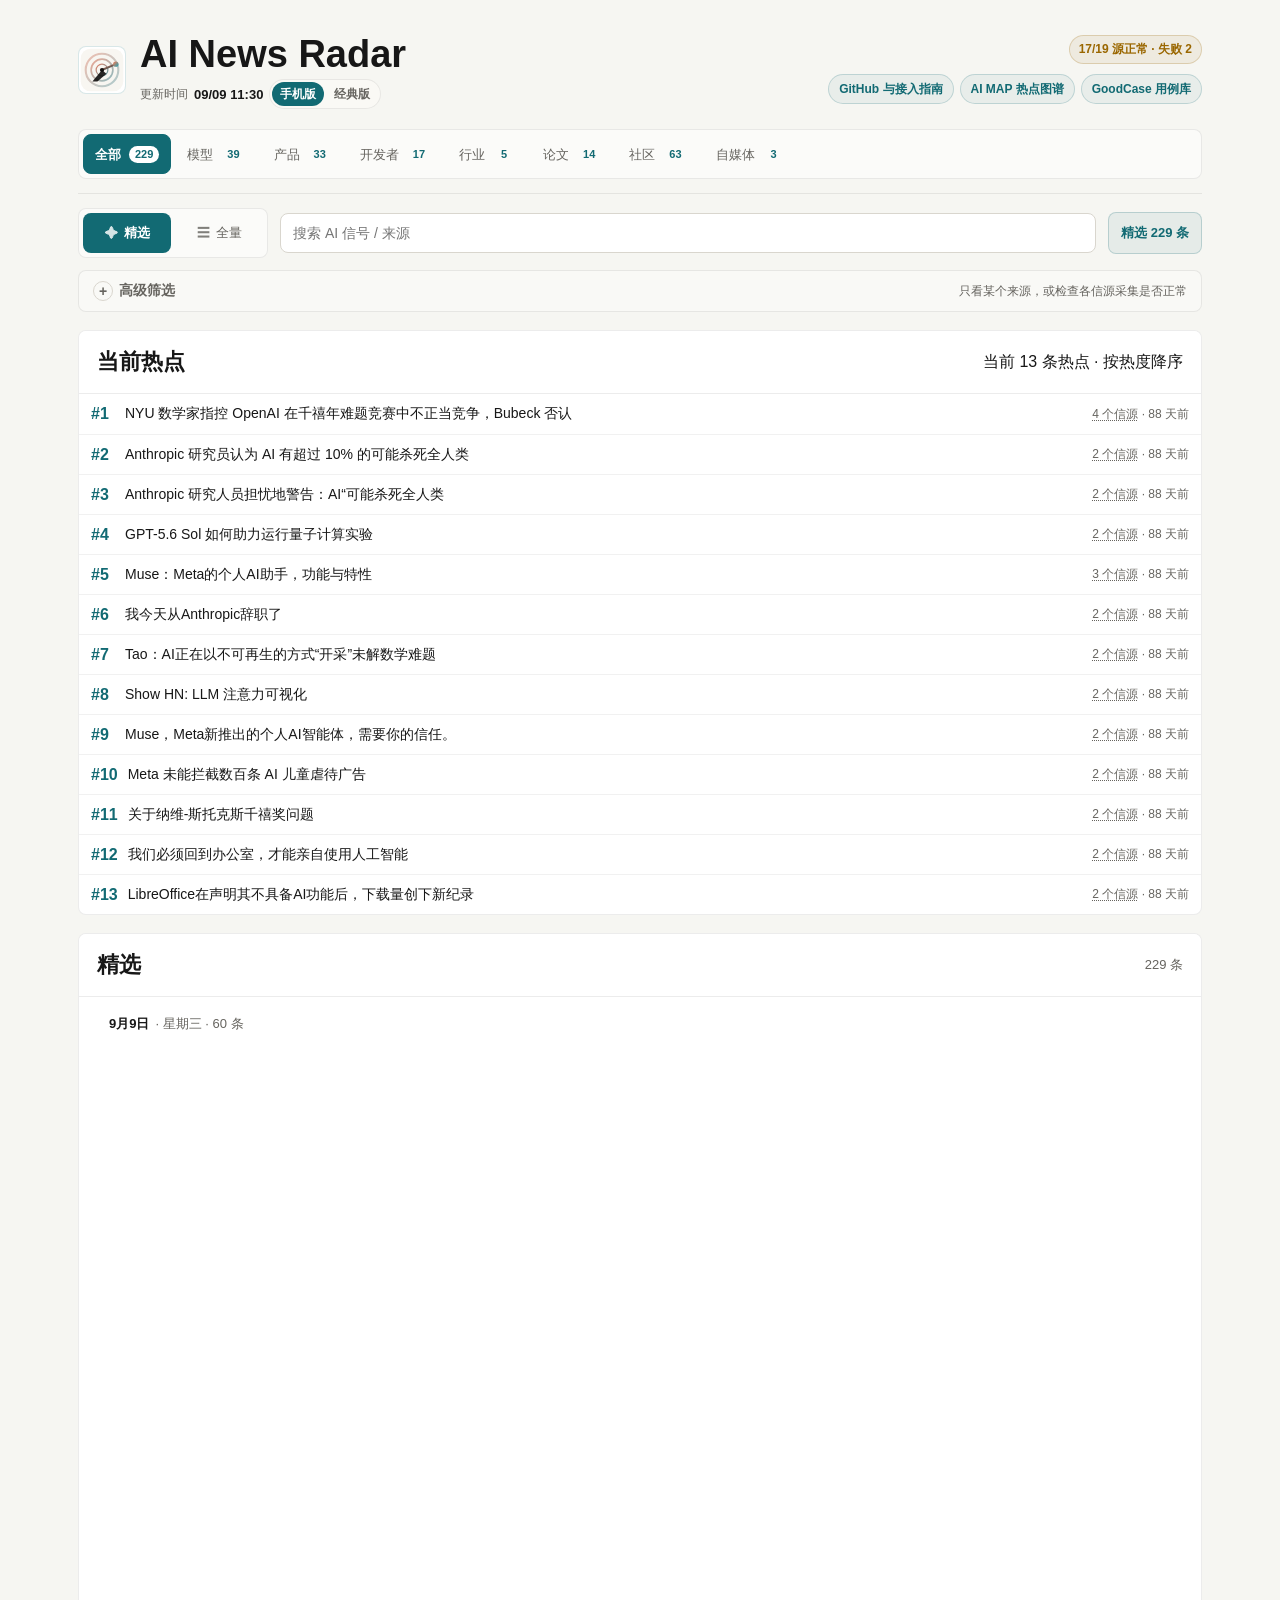
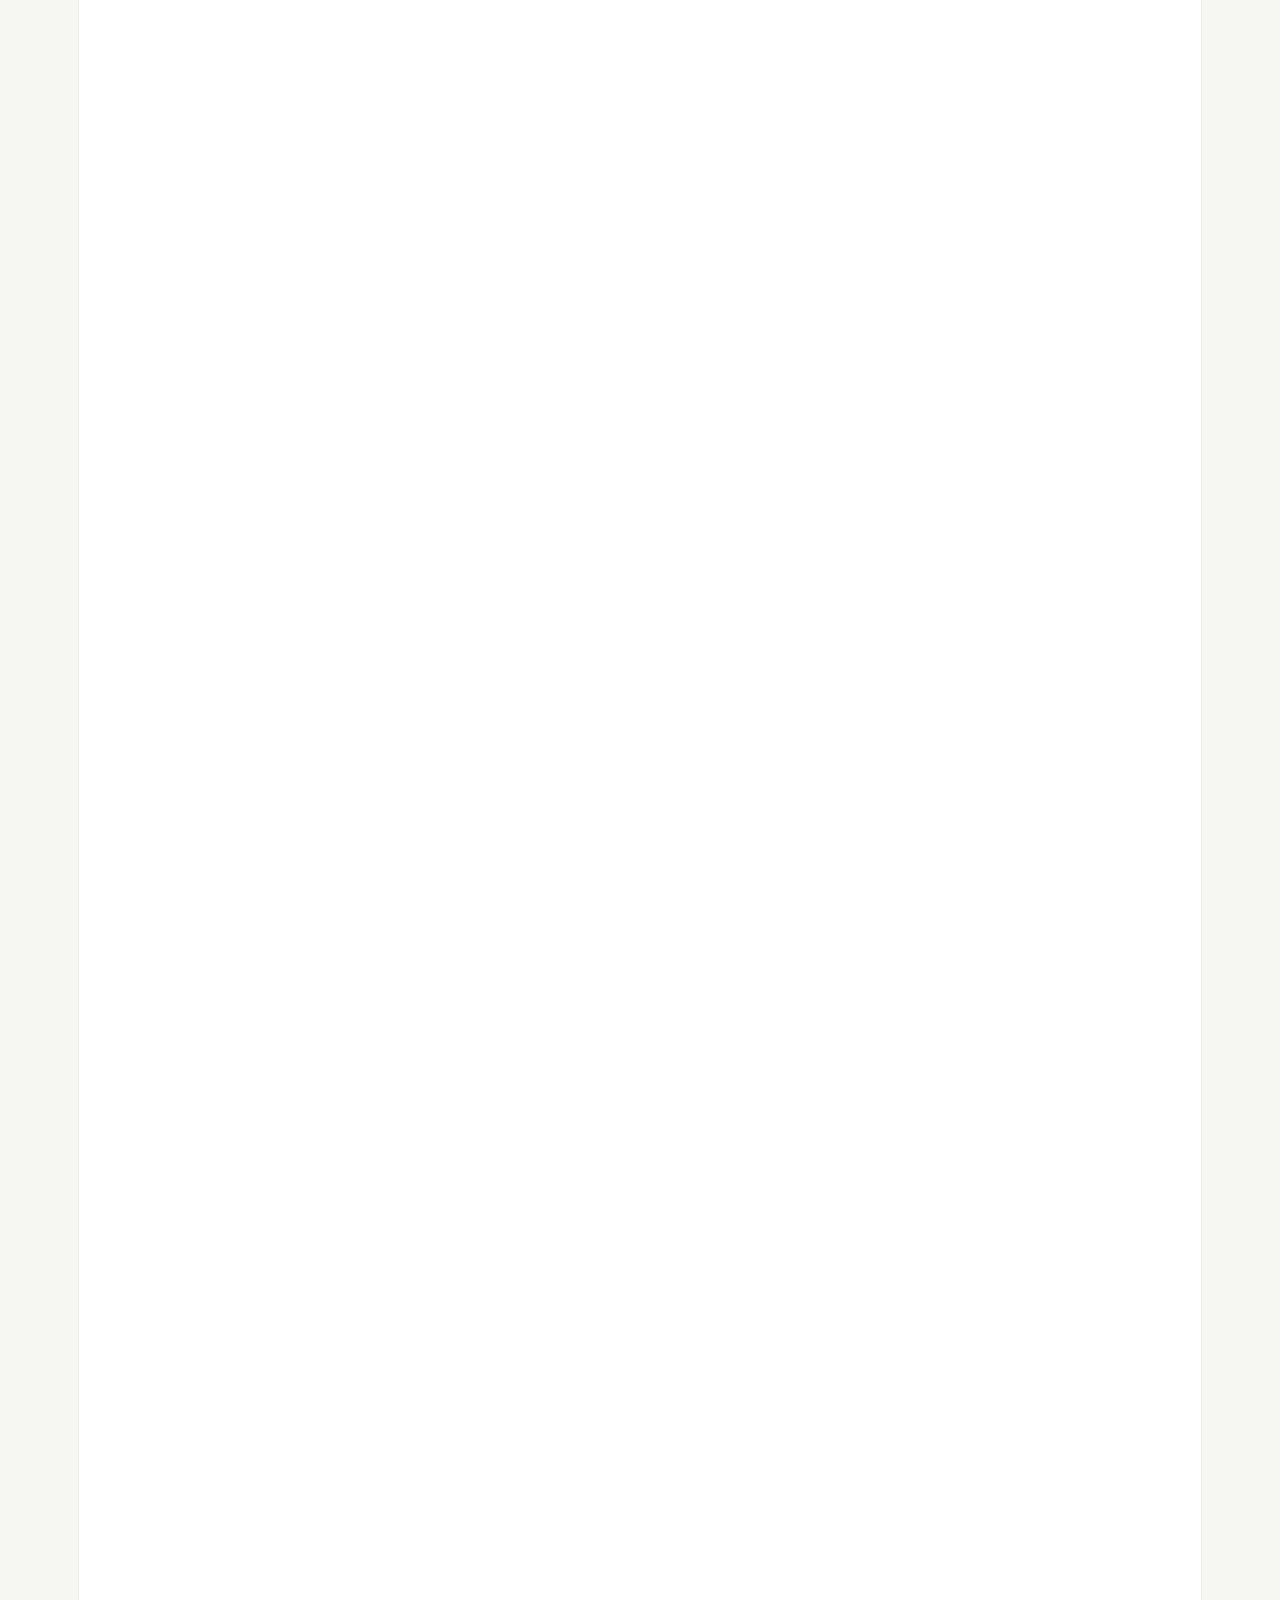
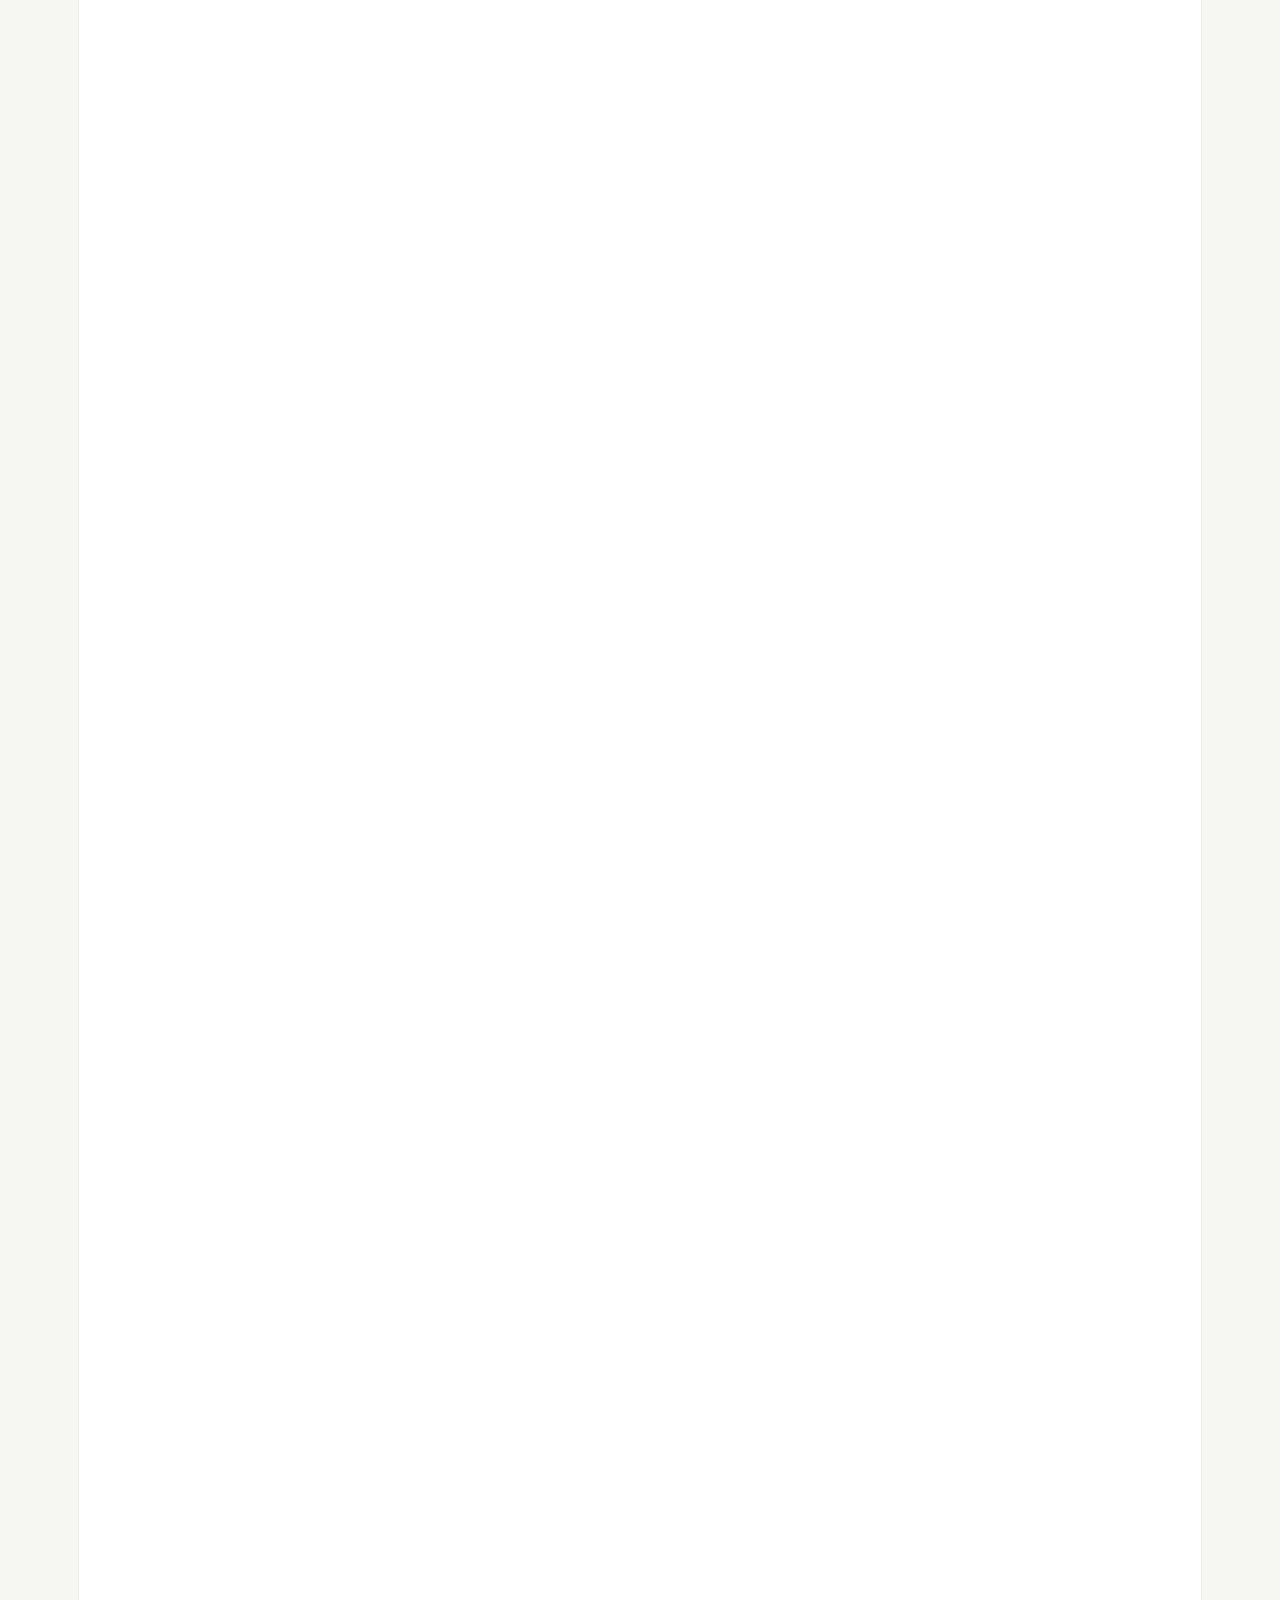
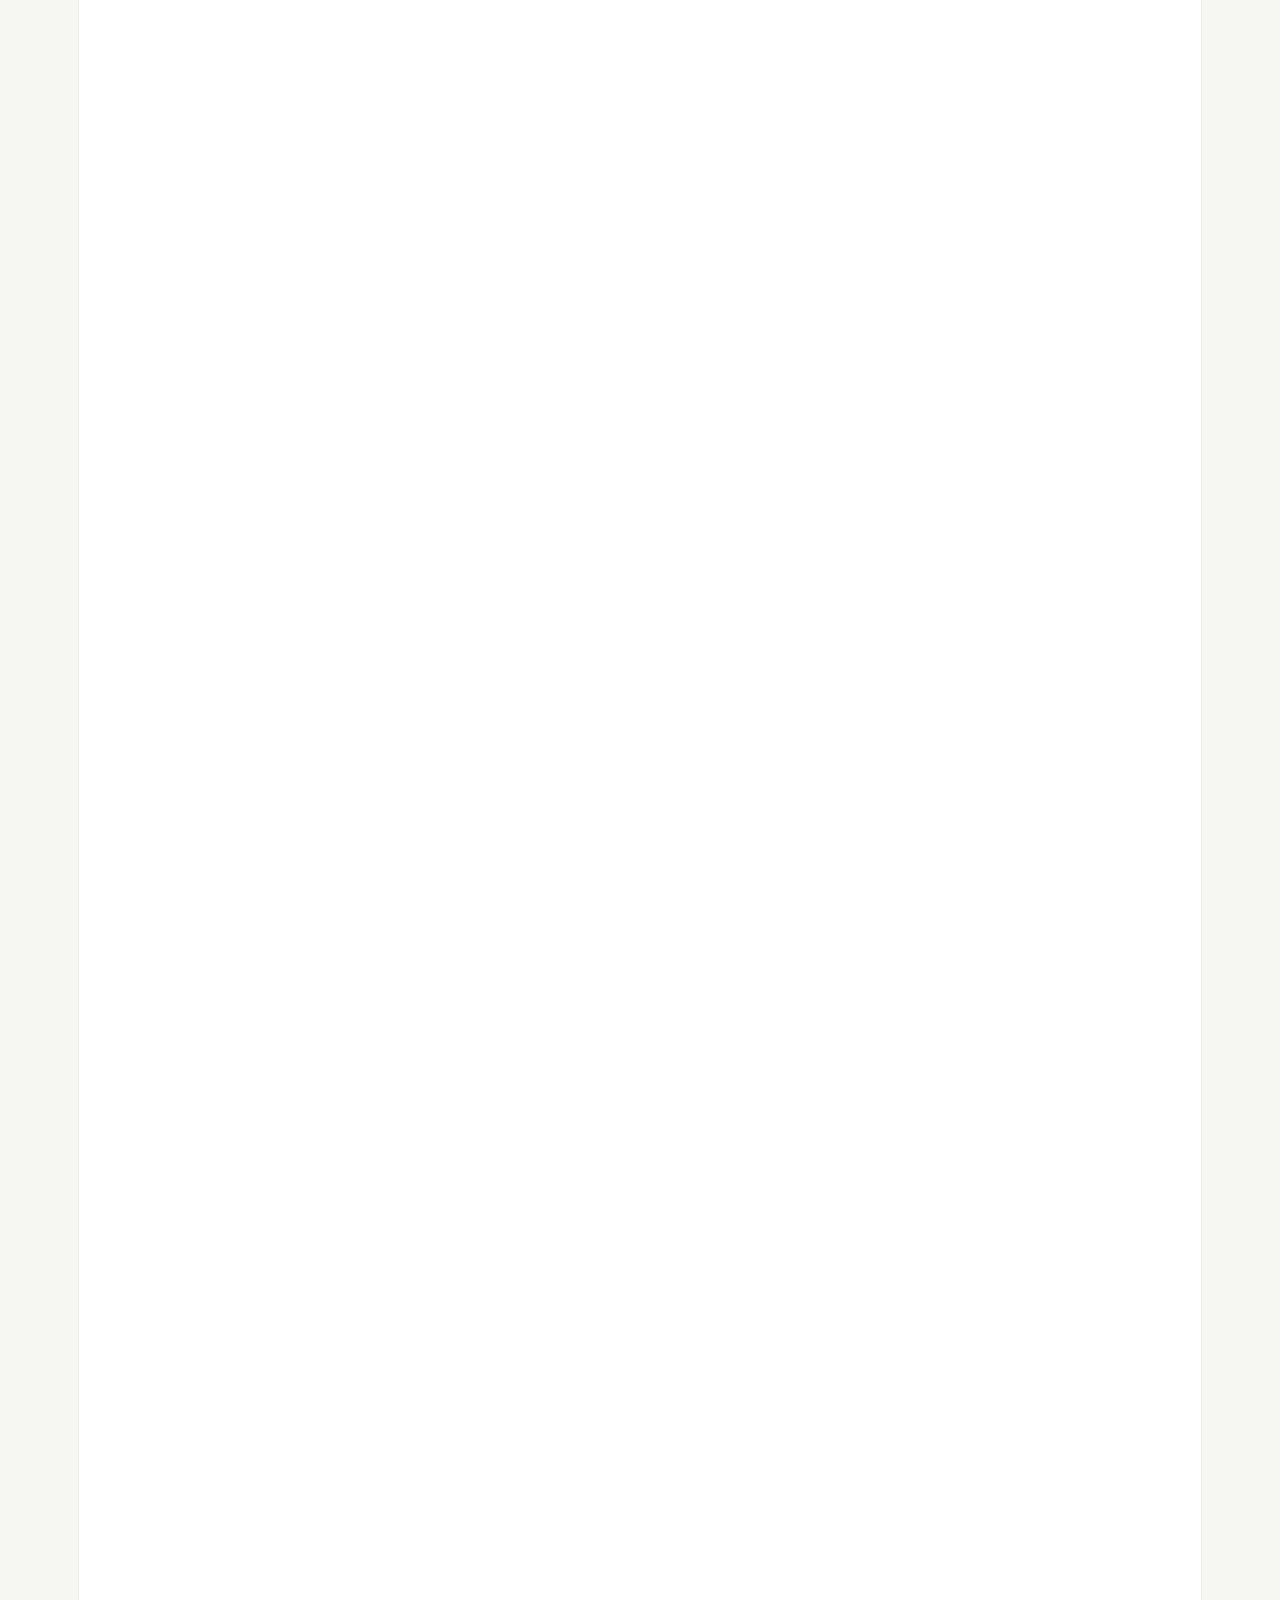
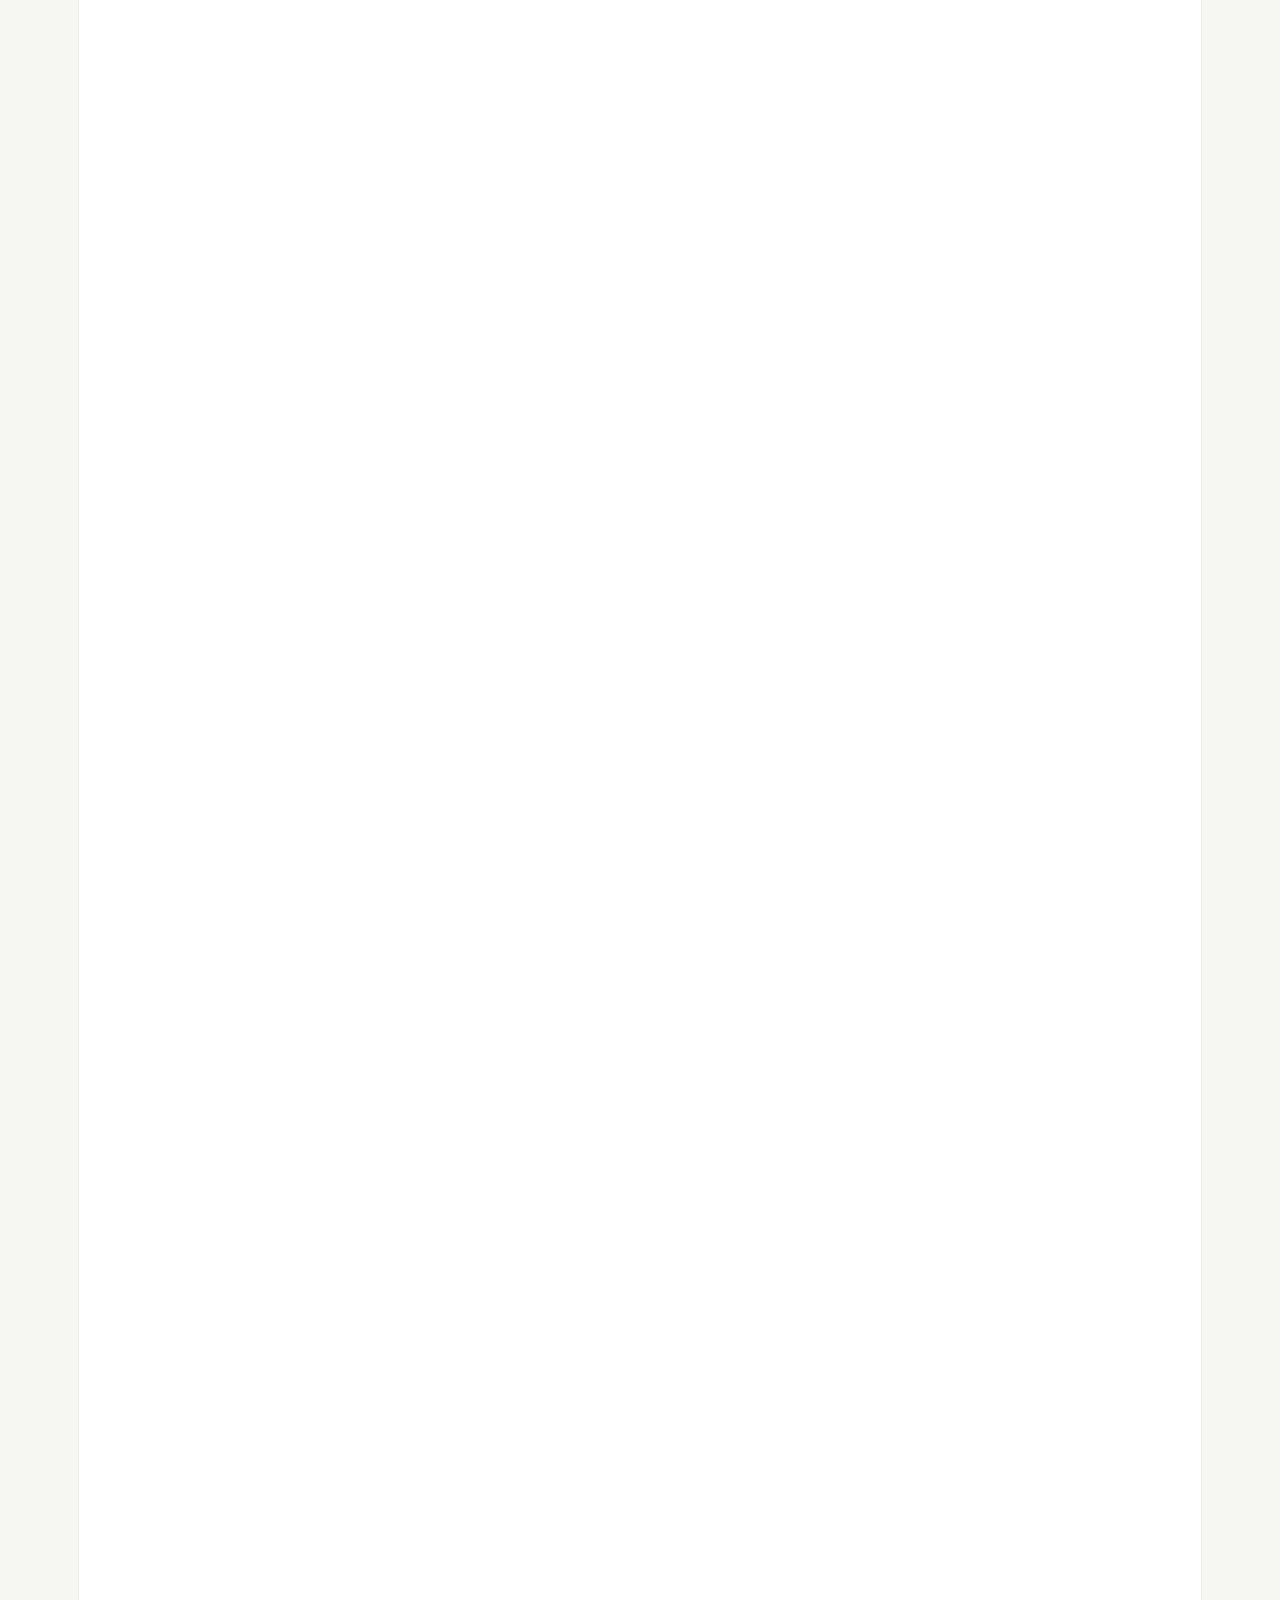
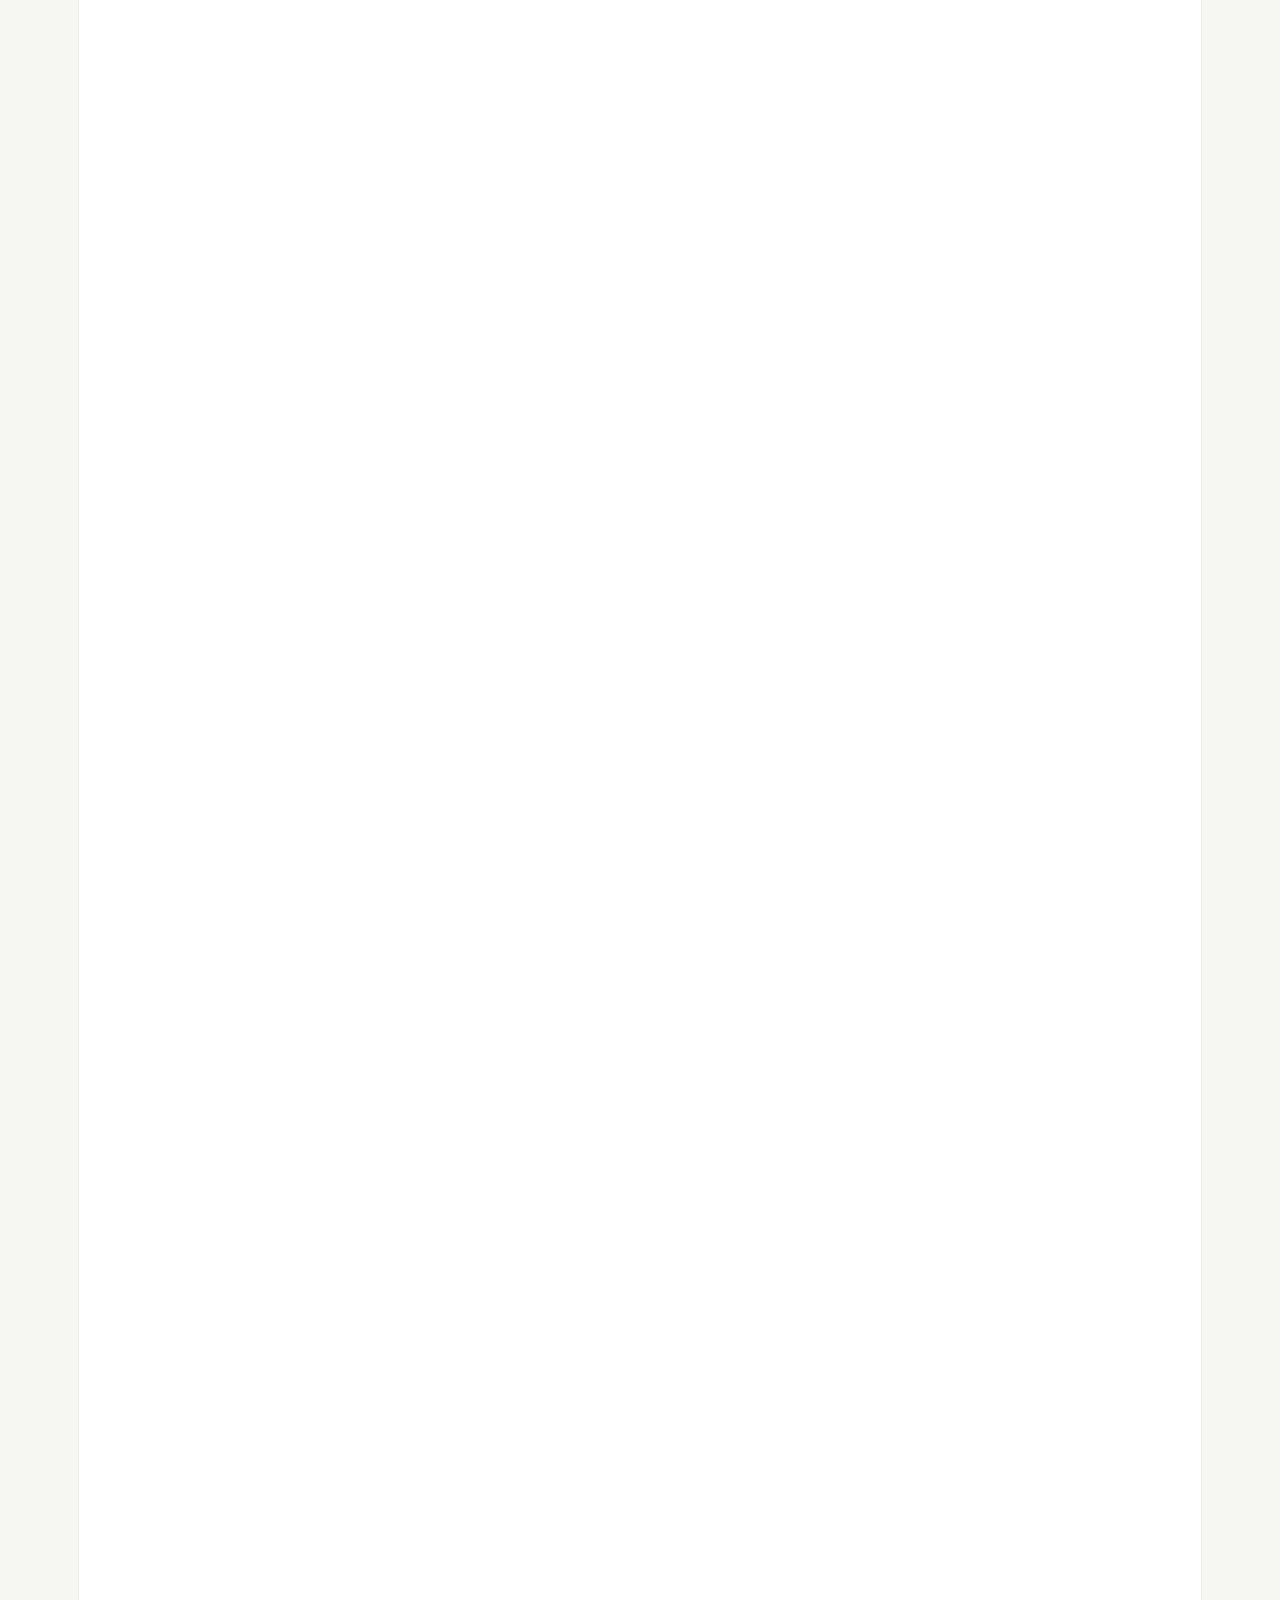
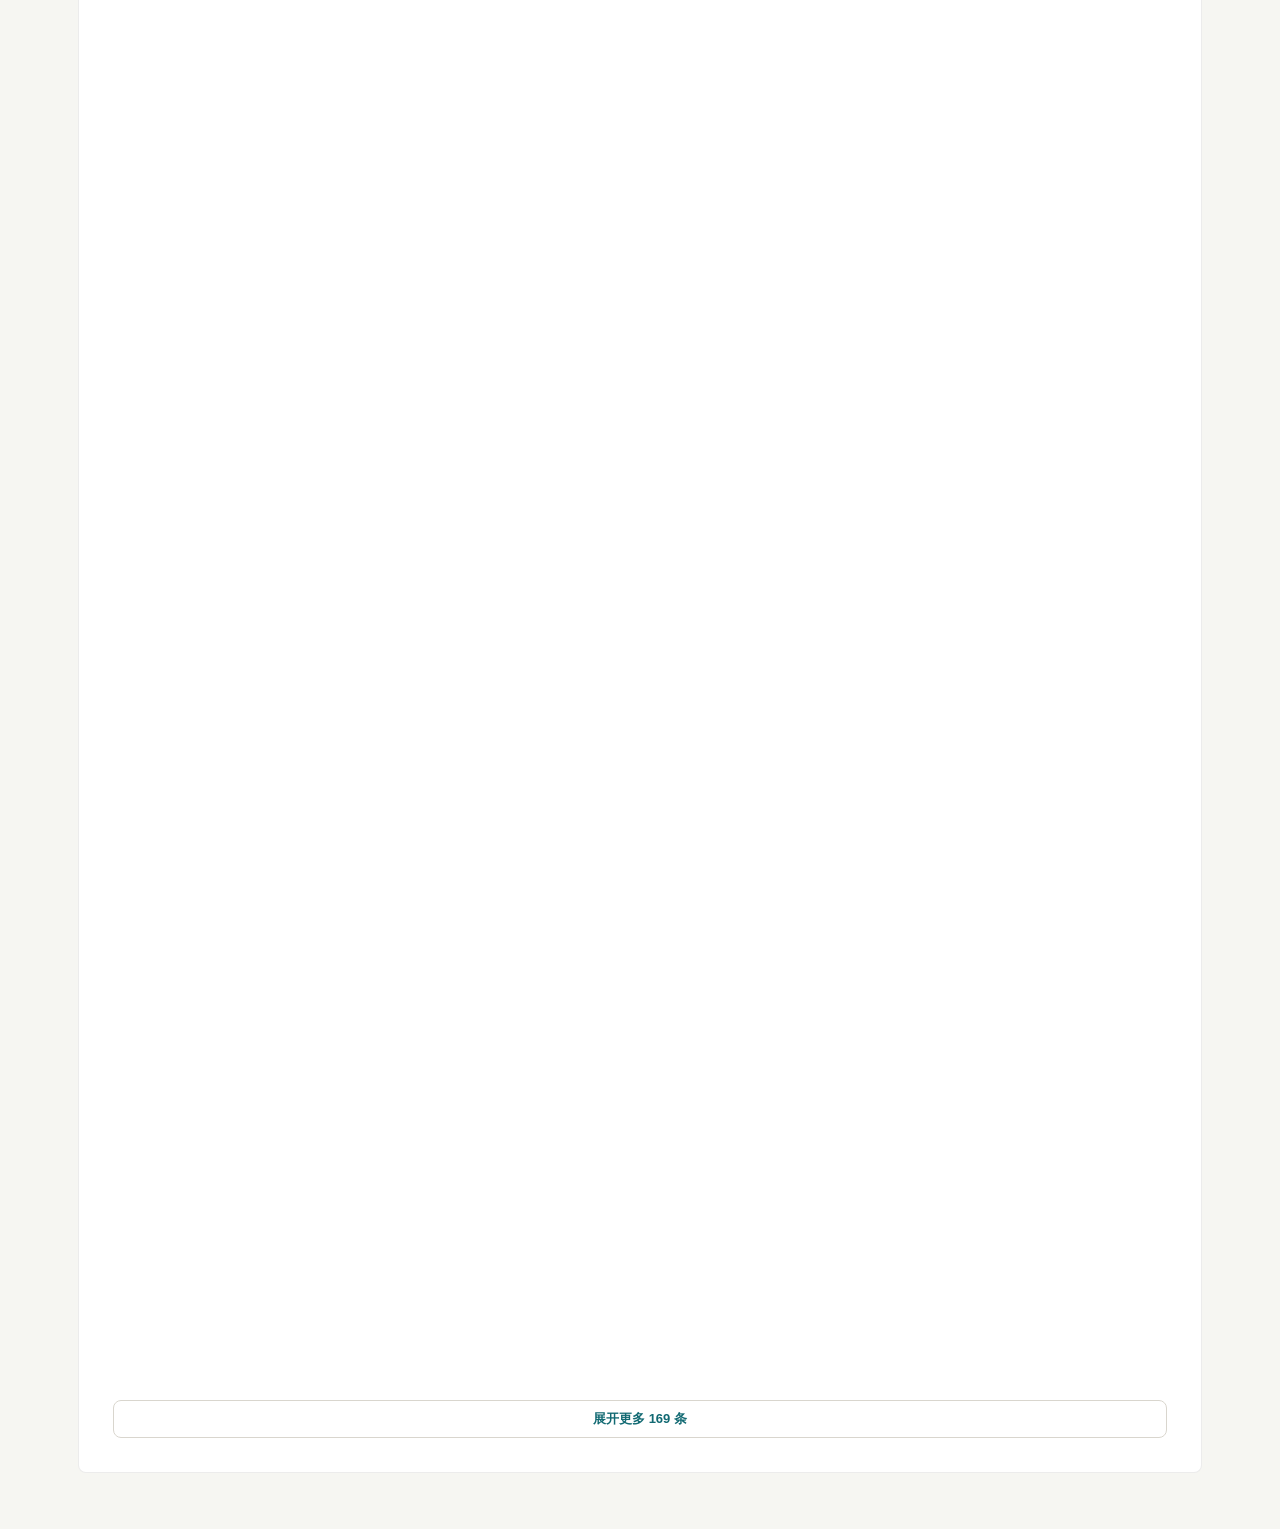
==== commit bc0de6ce: "feat: add isolated official service status banner" ====
--- a/index.html
+++ b/index.html
@@ -8,23 +8,21 @@
       name="description"
       content="自动整理过去 24 小时值得看的 AI、模型和开发者工具更新；伯乐Skill（Scout Skill）帮你从一堆信源里选出千里马。"
     />
-    <link rel="canonical" href="https://1625517181-jpg.github.io/ai-news-radar/" />
+    <link rel="canonical" href="https://news.learnprompt.pro/" />
     <meta property="og:title" content="AI News Radar｜24 小时 AI 更新雷达" />
     <meta
       property="og:description"
       content="自动整理过去 24 小时值得看的 AI、模型和开发者工具更新；伯乐Skill（Scout Skill）帮你从一堆信源里选出千里马。"
     />
     <meta property="og:type" content="website" />
-    <meta property="og:url" content="https://1625517181-jpg.github.io/ai-news-radar/" />
-    <meta property="og:image" content="https://1625517181-jpg.github.io/ai-news-radar/assets/og.jpg" />
+    <meta property="og:url" content="https://news.learnprompt.pro/" />
+    <meta property="og:site_name" content="AI News Radar" />
+    <meta property="og:image" content="https://news.learnprompt.pro/assets/og.png" />
     <meta property="og:image:width" content="1200" />
     <meta property="og:image:height" content="630" />
-    <meta property="og:image:alt" content="AI News Radar · 24H Signals · Auto Updated" />
-    <meta property="og:site_name" content="AI News Radar" />
+    <meta property="og:image:alt" content="AI News Radar 24 小时 AI 更新雷达" />
     <meta name="application-name" content="AI News Radar" />
     <meta name="theme-color" content="#f6f6f2" />
-    <meta name="color-scheme" content="light" />
-    <meta name="robots" content="index,follow" />
     <meta name="mobile-web-app-capable" content="yes" />
     <meta name="apple-mobile-web-app-title" content="AI News Radar" />
     <meta name="apple-mobile-web-app-capable" content="yes" />
@@ -35,14 +33,15 @@
       name="twitter:description"
       content="自动整理过去 24 小时值得看的 AI、模型和开发者工具更新；伯乐Skill（Scout Skill）帮你从一堆信源里选出千里马。"
     />
-    <meta name="twitter:image" content="https://1625517181-jpg.github.io/ai-news-radar/assets/og.jpg" />
+    <meta name="twitter:image" content="https://news.learnprompt.pro/assets/og.png" />
     <link rel="icon" href="./assets/logo.svg" type="image/svg+xml" />
     <link rel="icon" href="./assets/icons/favicon-32.png" sizes="32x32" type="image/png" />
     <link rel="apple-touch-icon" href="./assets/icons/apple-touch-icon.png" sizes="180x180" />
     <link rel="manifest" href="./site.webmanifest" />
     <script src="./assets/view-mode.js?v=dual-view-0713c" data-root="./"></script>
-    <link rel="stylesheet" href="./assets/styles.css?v=polish-0724b" />
+    <link rel="stylesheet" href="./assets/styles.css?v=aihot-0715b" />
     <link rel="stylesheet" href="./assets/view-switch.css?v=dual-view-0713b" />
+    <link rel="stylesheet" href="./assets/service-status.css?v=20260909" />
   </head>
   <body>
     <a class="skip-link" href="#hotBoardWrap">跳到当前热点</a>
@@ -55,7 +54,7 @@
               <h1>AI News Radar</h1>
               <div class="hero-updated hero-view-row">
                 <span class="updated-label">更新时间</span>
-                <time class="updated" id="updatedAt">加载中...</time>
+                <span class="updated" id="updatedAt">加载中...</span>
                 <div class="view-switch" role="group" aria-label="视角切换">
                   <span class="view-switch-label">视角</span>
                   <button class="view-switch-btn" type="button" data-radar-view-target="mobile">手机版</button>
@@ -70,10 +69,22 @@
           <div class="hero-links" aria-label="项目入口">
             <a
               class="hero-link"
-              href="https://github.com/1625517181-jpg/ai-news-radar"
+              href="https://github.com/LearnPrompt/ai-news-radar"
               target="_blank"
               rel="noopener noreferrer"
             >GitHub 与接入指南</a>
+            <a
+              class="hero-link"
+              href="https://aimap.carlwow.com"
+              target="_blank"
+              rel="noopener noreferrer"
+            >AI MAP 热点图谱</a>
+            <a
+              class="hero-link"
+              href="https://goodcase.carlwow.com"
+              target="_blank"
+              rel="noopener noreferrer"
+            >GoodCase 用例库</a>
           </div>
         </div>
 
@@ -83,12 +94,7 @@
         </section>
       </header>
 
-      <section
-        class="service-status-panel"
-        id="serviceStatusPanel"
-        aria-live="polite"
-        hidden
-      ></section>
+      <section class="service-status-panel" id="serviceStatusPanel" aria-live="polite" hidden></section>
 
       <section class="primary-controls">
         <div class="mode-switch curation-mode-switch" role="group" aria-label="精选/全量切换">
@@ -99,15 +105,7 @@
             <span class="mode-btn-icon" aria-hidden="true">&#9776;</span>全量
           </button>
         </div>
-        <input
-          id="searchInput"
-          type="search"
-          placeholder="搜索 AI 信号 / 来源"
-          aria-label="搜索 AI 信号或来源"
-          autocomplete="off"
-          enterkeyhint="search"
-          spellcheck="false"
-        />
+        <input id="searchInput" type="search" placeholder="搜索 AI 信号 / 来源" aria-label="搜索 AI 信号或来源" />
         <div class="mode-hint" id="modeHint">精选加载中</div>
         <button class="clear-filters-btn" id="clearFiltersBtn" type="button" hidden>清除筛选</button>
       </section>
@@ -207,8 +205,9 @@
       </article>
     </template>
 
-    <script src="./assets/service-status.js?v=chatgpt-status-0724" defer></script>
-    <script src="./assets/motion.js?v=polish-0724b" defer></script>
-    <script src="./assets/app.js?v=polish-0724b" defer></script>
+    <script src="https://cdn.jsdelivr.net/npm/gsap@3.13.0/dist/gsap.min.js" integrity="sha384-HOvlOYPIs/zjoIkWUGXkVmXsjr8GuZLV+Q+rcPwmJOVZVpvTSXQChiN4t9Euv9Vc" crossorigin="anonymous" defer></script>
+    <script src="./assets/motion.js?v=aihot-0715b" defer></script>
+    <script src="./assets/app.js?v=aihot-0715b" defer></script>
+    <script src="./assets/service-status.js?v=20260909" defer></script>
   </body>
 </html>
--- a/assets/service-status.css
+++ b/assets/service-status.css
@@ -0,0 +1,117 @@
+.service-status-panel {
+  margin: 10px 0 14px;
+  padding: 11px 13px;
+  border: 1px solid rgba(185, 116, 24, 0.28);
+  border-radius: 14px;
+  background: linear-gradient(135deg, rgba(255, 249, 237, 0.98), rgba(255, 253, 247, 0.96));
+  box-shadow: 0 8px 24px rgba(104, 67, 17, 0.06);
+}
+
+.service-status-panel[hidden] {
+  display: none;
+}
+
+.service-status-panel.has-major {
+  border-color: rgba(179, 52, 52, 0.32);
+  background: linear-gradient(135deg, rgba(255, 244, 242, 0.98), rgba(255, 250, 248, 0.96));
+}
+
+.service-status-heading,
+.service-status-title-wrap,
+.service-incident,
+.service-incident-meta {
+  display: flex;
+  align-items: center;
+}
+
+.service-status-heading {
+  justify-content: space-between;
+  gap: 10px;
+  margin-bottom: 7px;
+}
+
+.service-status-title-wrap {
+  gap: 7px;
+  color: var(--ink);
+  font-size: 13px;
+}
+
+.service-status-dot {
+  width: 7px;
+  height: 7px;
+  border-radius: 50%;
+  background: #c48122;
+  box-shadow: 0 0 0 4px rgba(196, 129, 34, 0.12);
+}
+
+.has-major .service-status-dot {
+  background: #ba4040;
+  box-shadow: 0 0 0 4px rgba(186, 64, 64, 0.12);
+}
+
+.service-status-count {
+  color: var(--muted);
+  font-size: 11px;
+}
+
+.service-incident-list {
+  display: grid;
+  gap: 5px;
+}
+
+.service-incident {
+  justify-content: space-between;
+  gap: 10px;
+  min-width: 0;
+  padding-top: 5px;
+  border-top: 1px solid rgba(131, 91, 31, 0.10);
+}
+
+.service-incident-main {
+  min-width: 0;
+}
+
+.service-incident-meta {
+  gap: 6px;
+  margin-bottom: 2px;
+  color: var(--muted);
+  font-size: 9px;
+}
+
+.service-phase {
+  padding: 1px 5px;
+  border-radius: 999px;
+  background: rgba(196, 129, 34, 0.10);
+  color: #8b5a16;
+}
+
+.service-incident-title {
+  display: block;
+  color: var(--ink);
+  font-size: 12px;
+  font-weight: 600;
+  line-height: 1.35;
+  text-decoration: none;
+  overflow-wrap: anywhere;
+}
+
+.service-incident-title:hover {
+  color: var(--accent);
+}
+
+.service-incident-time {
+  flex: 0 0 auto;
+  color: var(--muted-soft);
+  font-size: 9px;
+  white-space: nowrap;
+}
+
+@media (max-width: 560px) {
+  .service-incident {
+    align-items: flex-start;
+  }
+
+  .service-incident-time {
+    padding-top: 14px;
+  }
+}
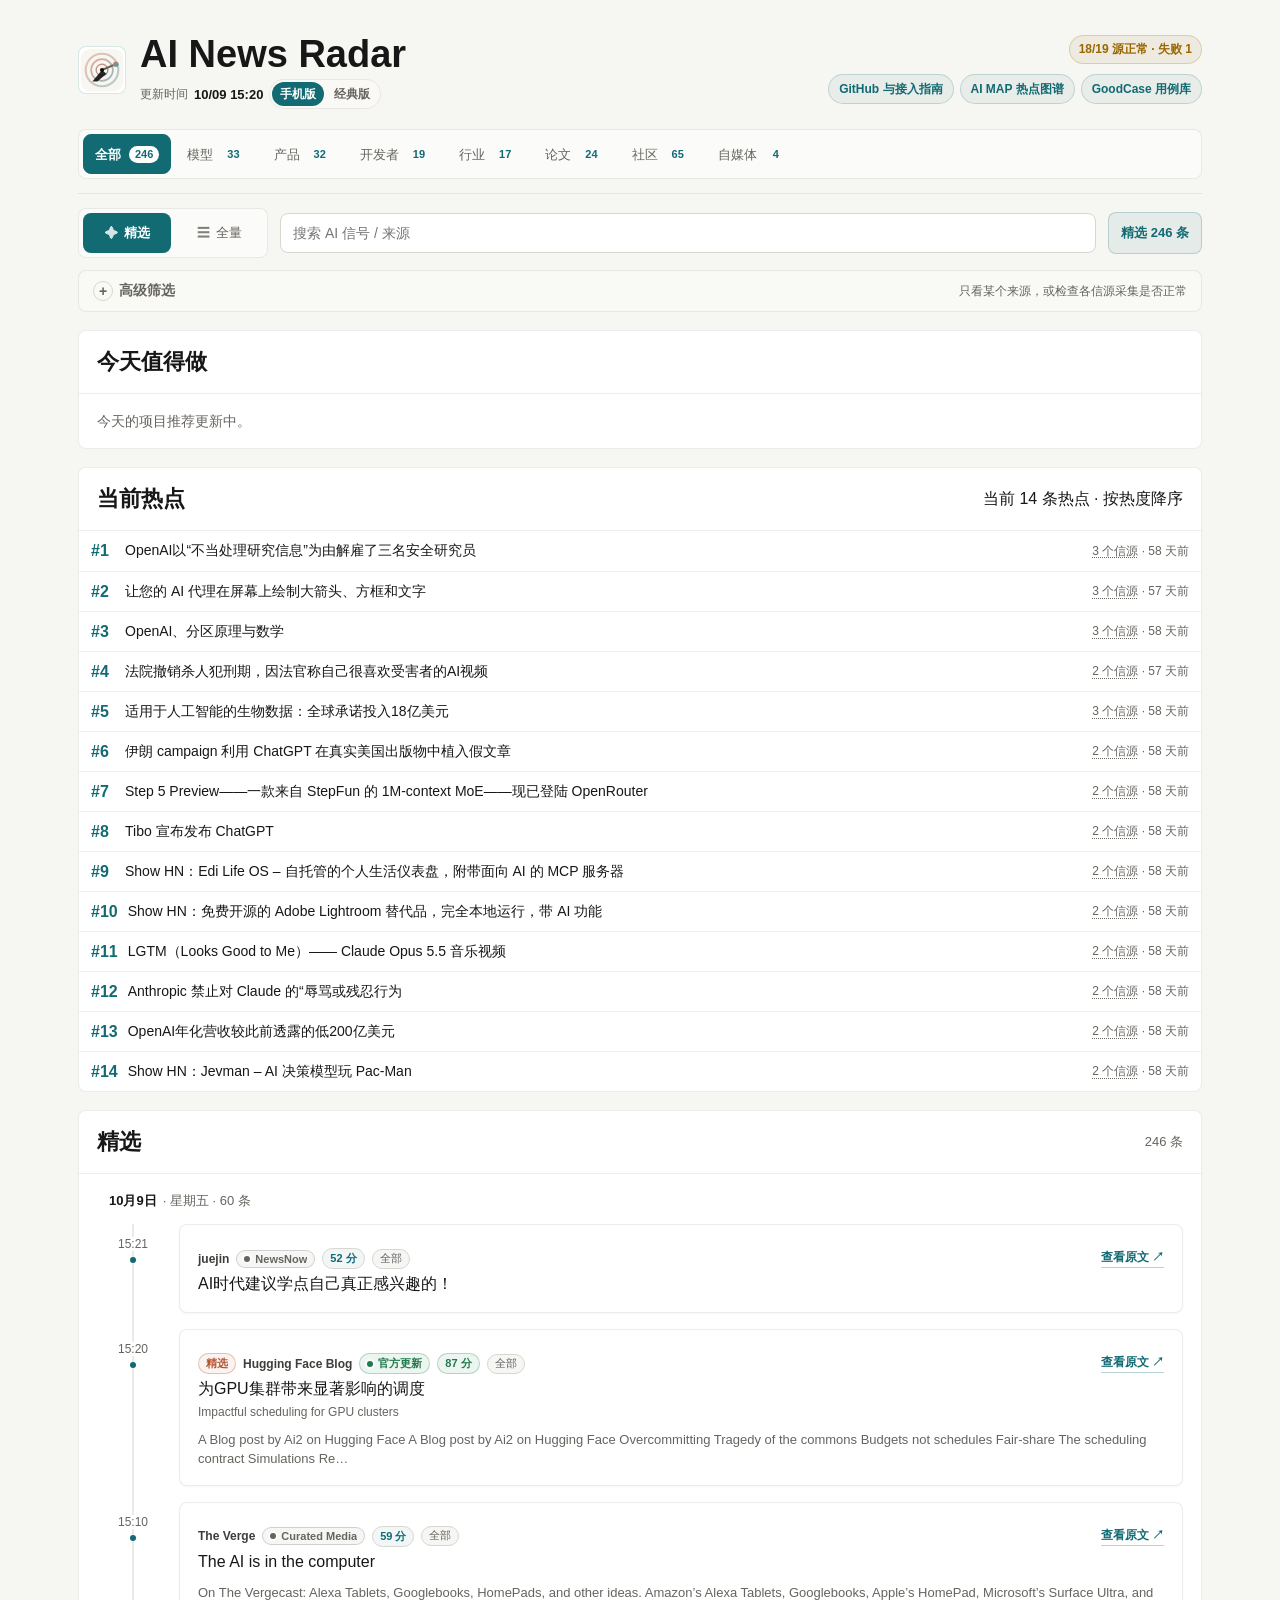
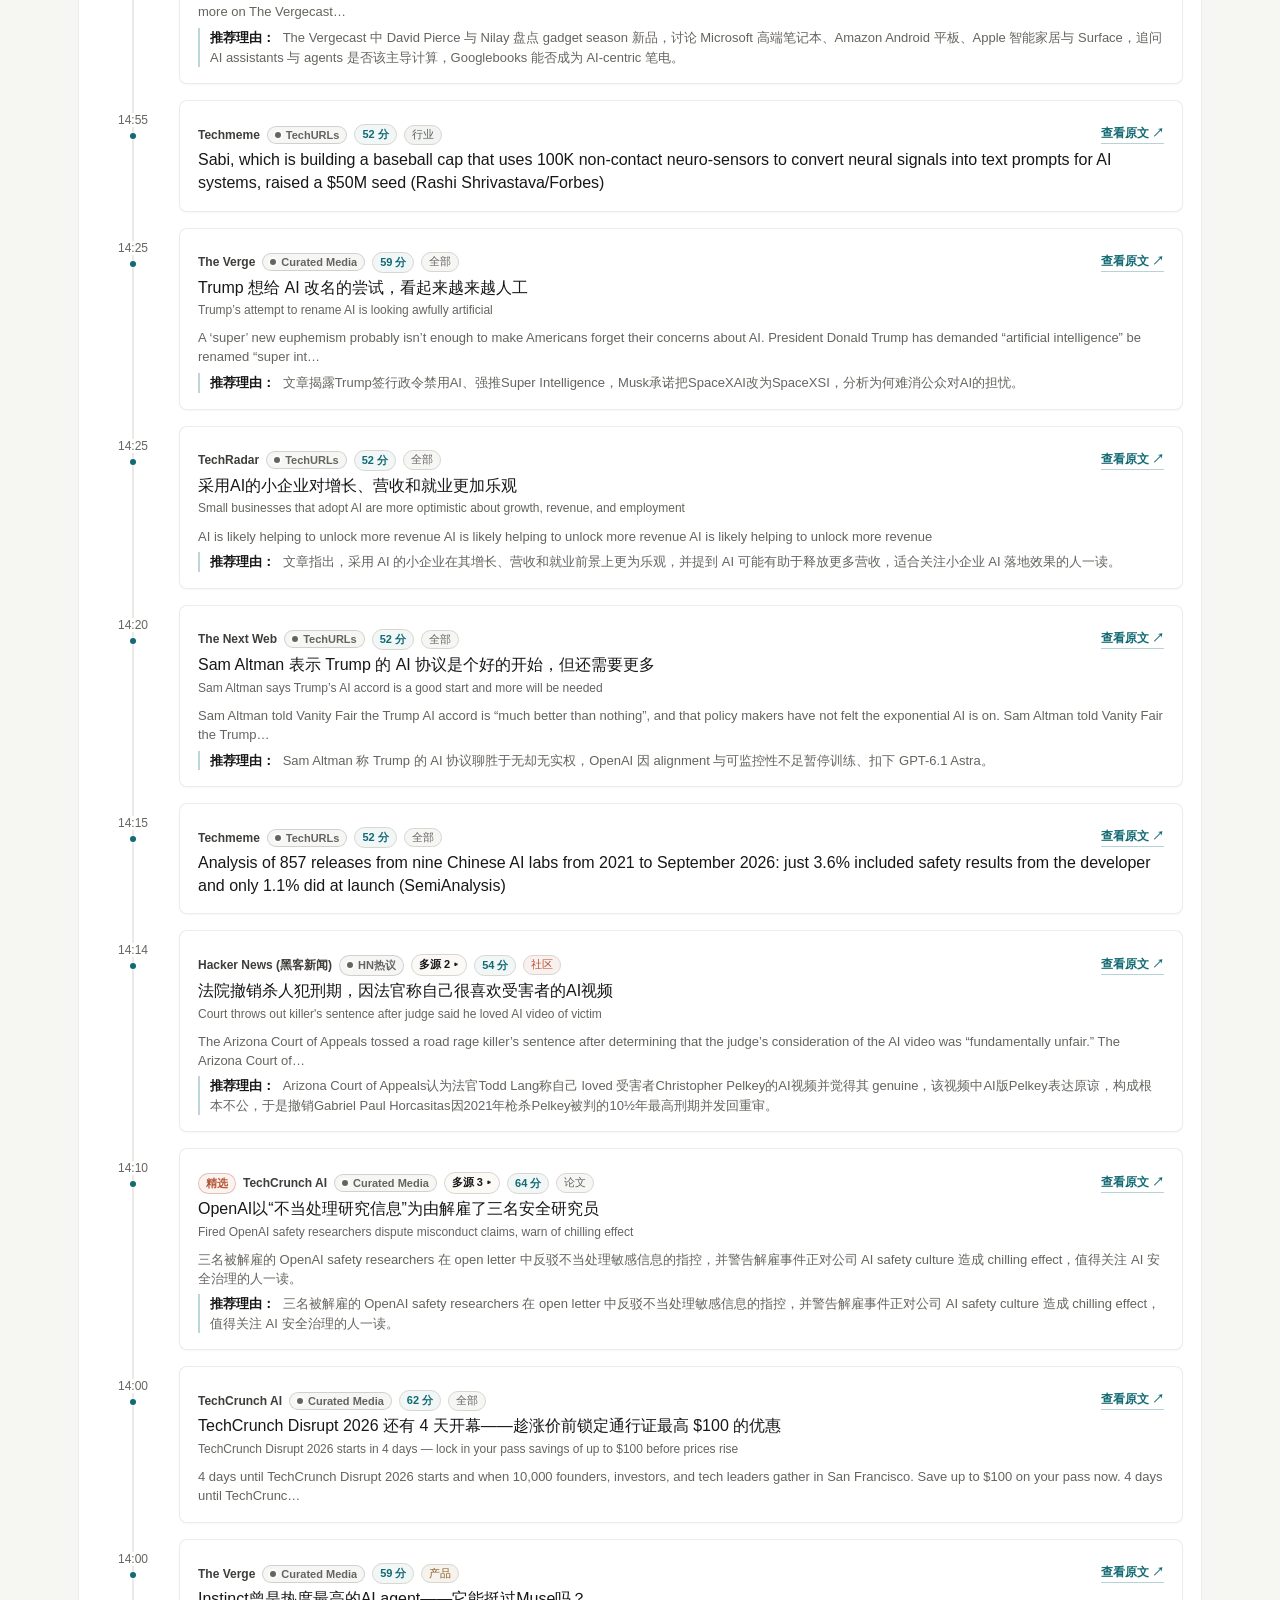
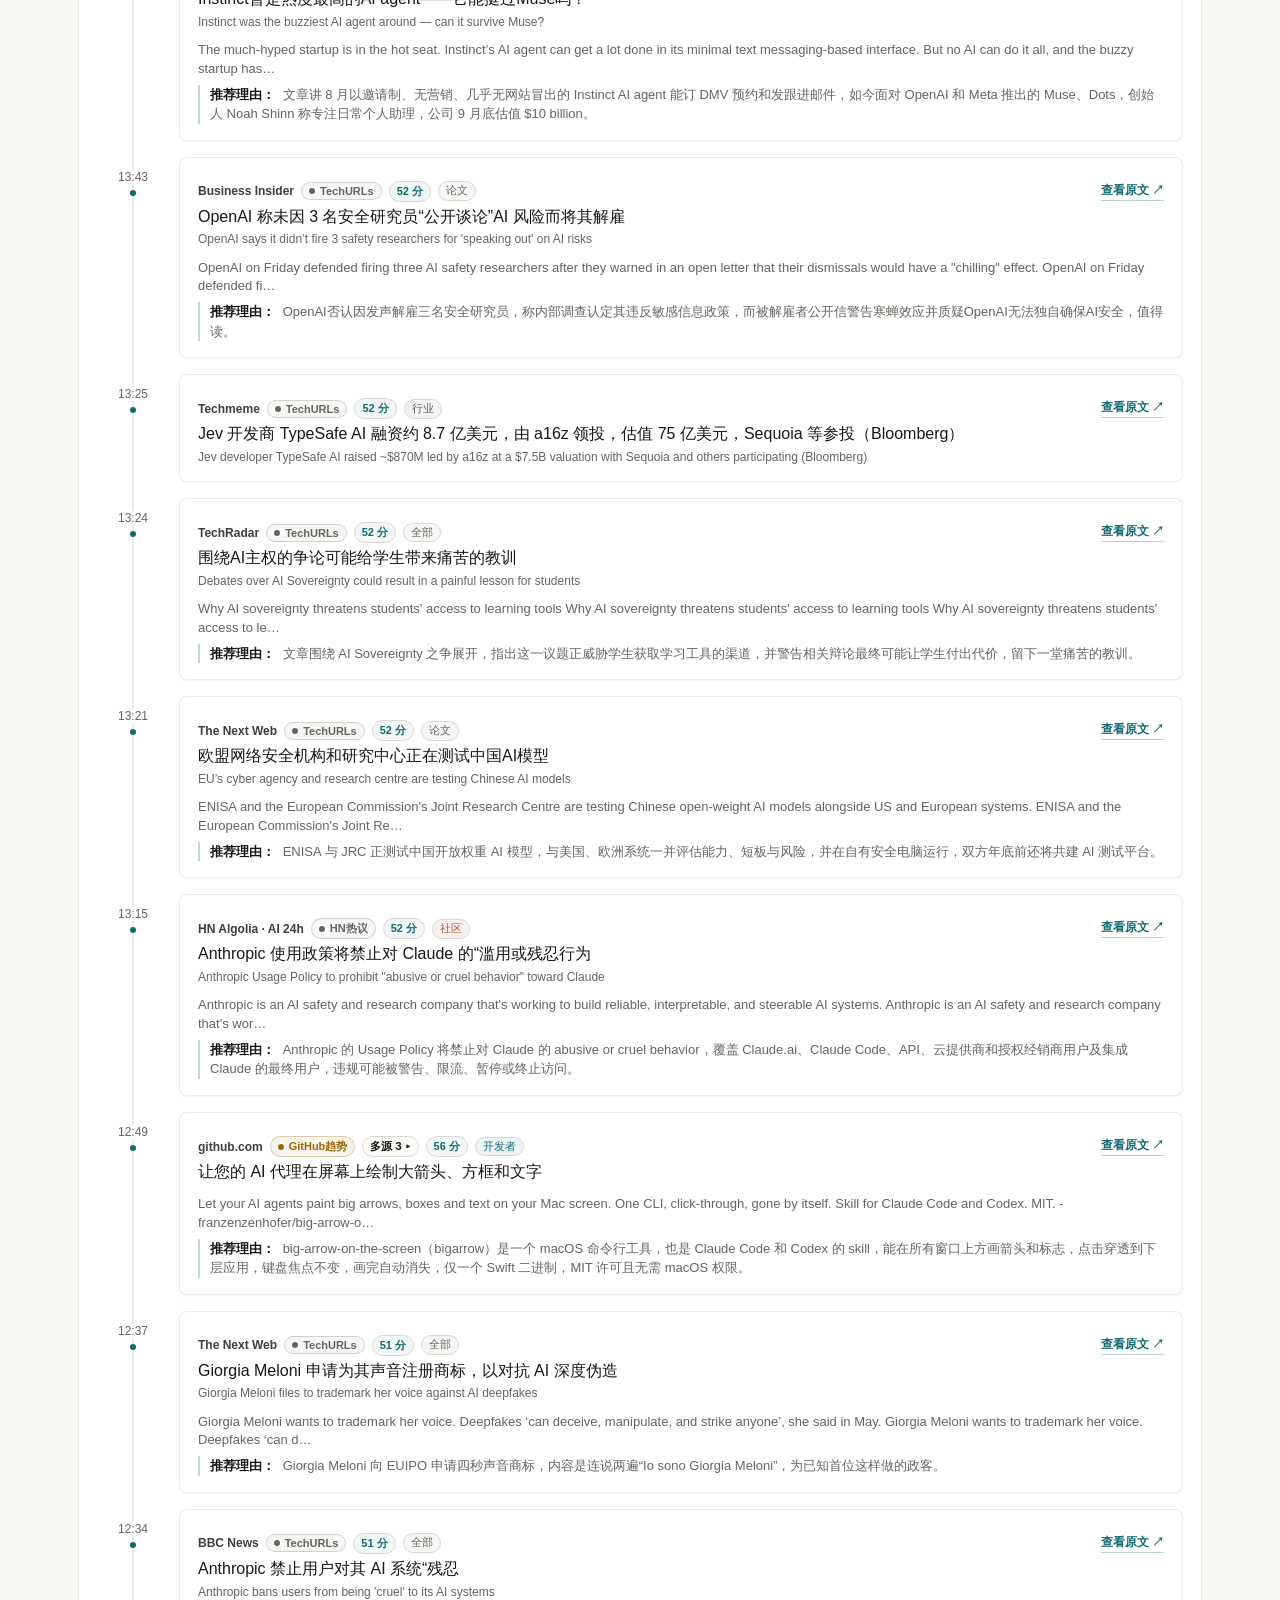
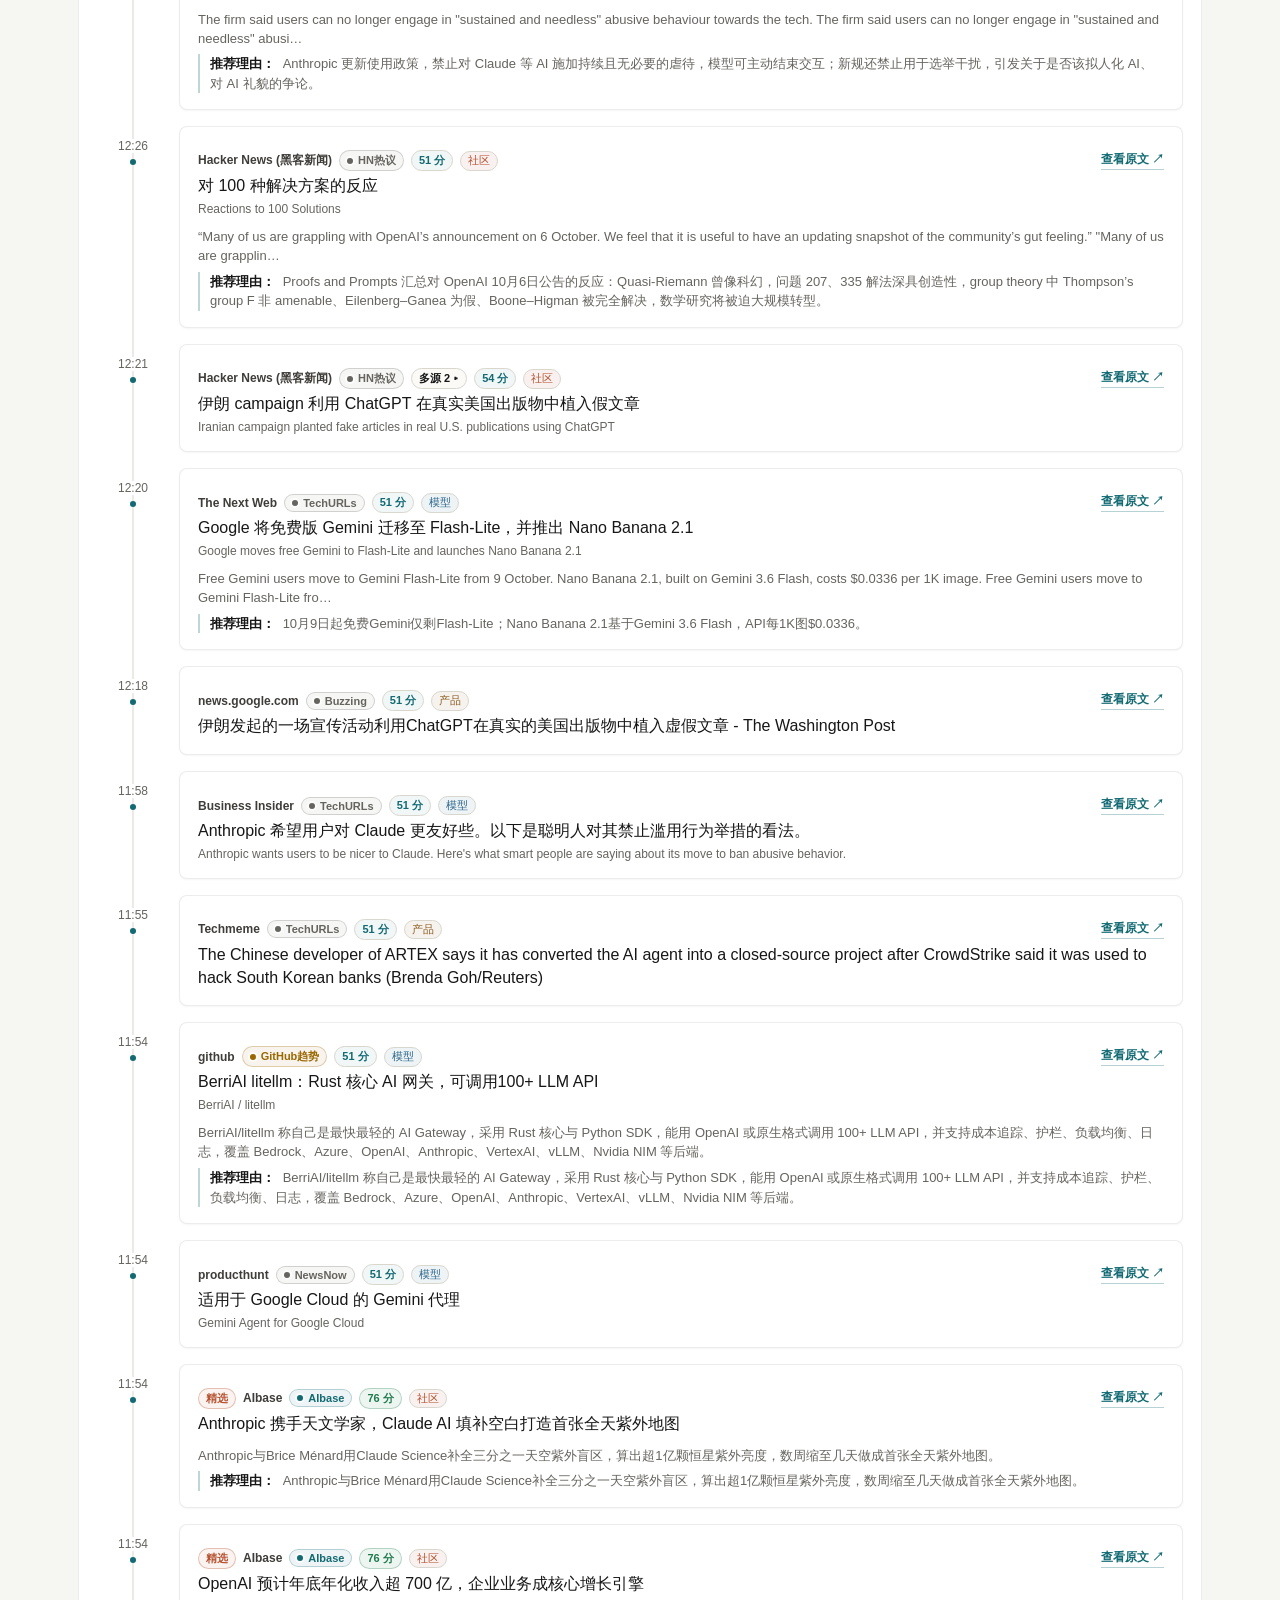
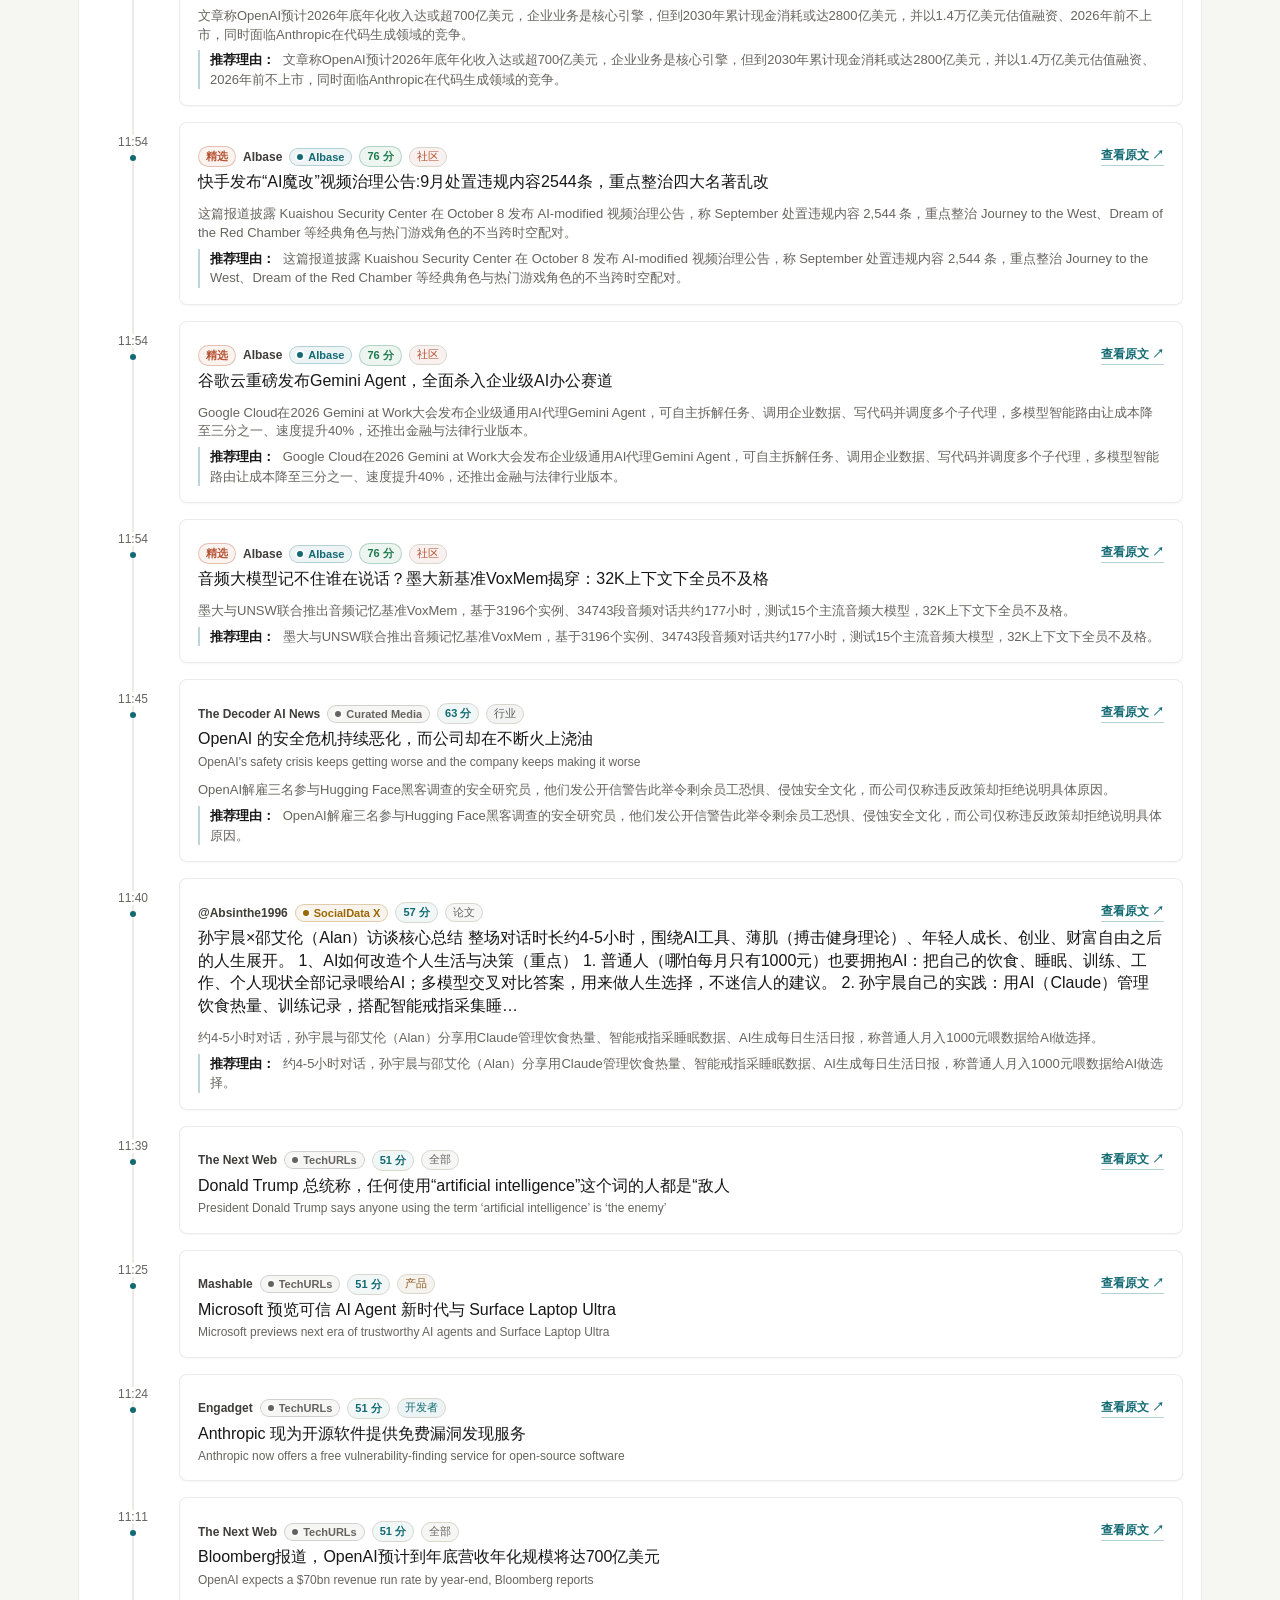
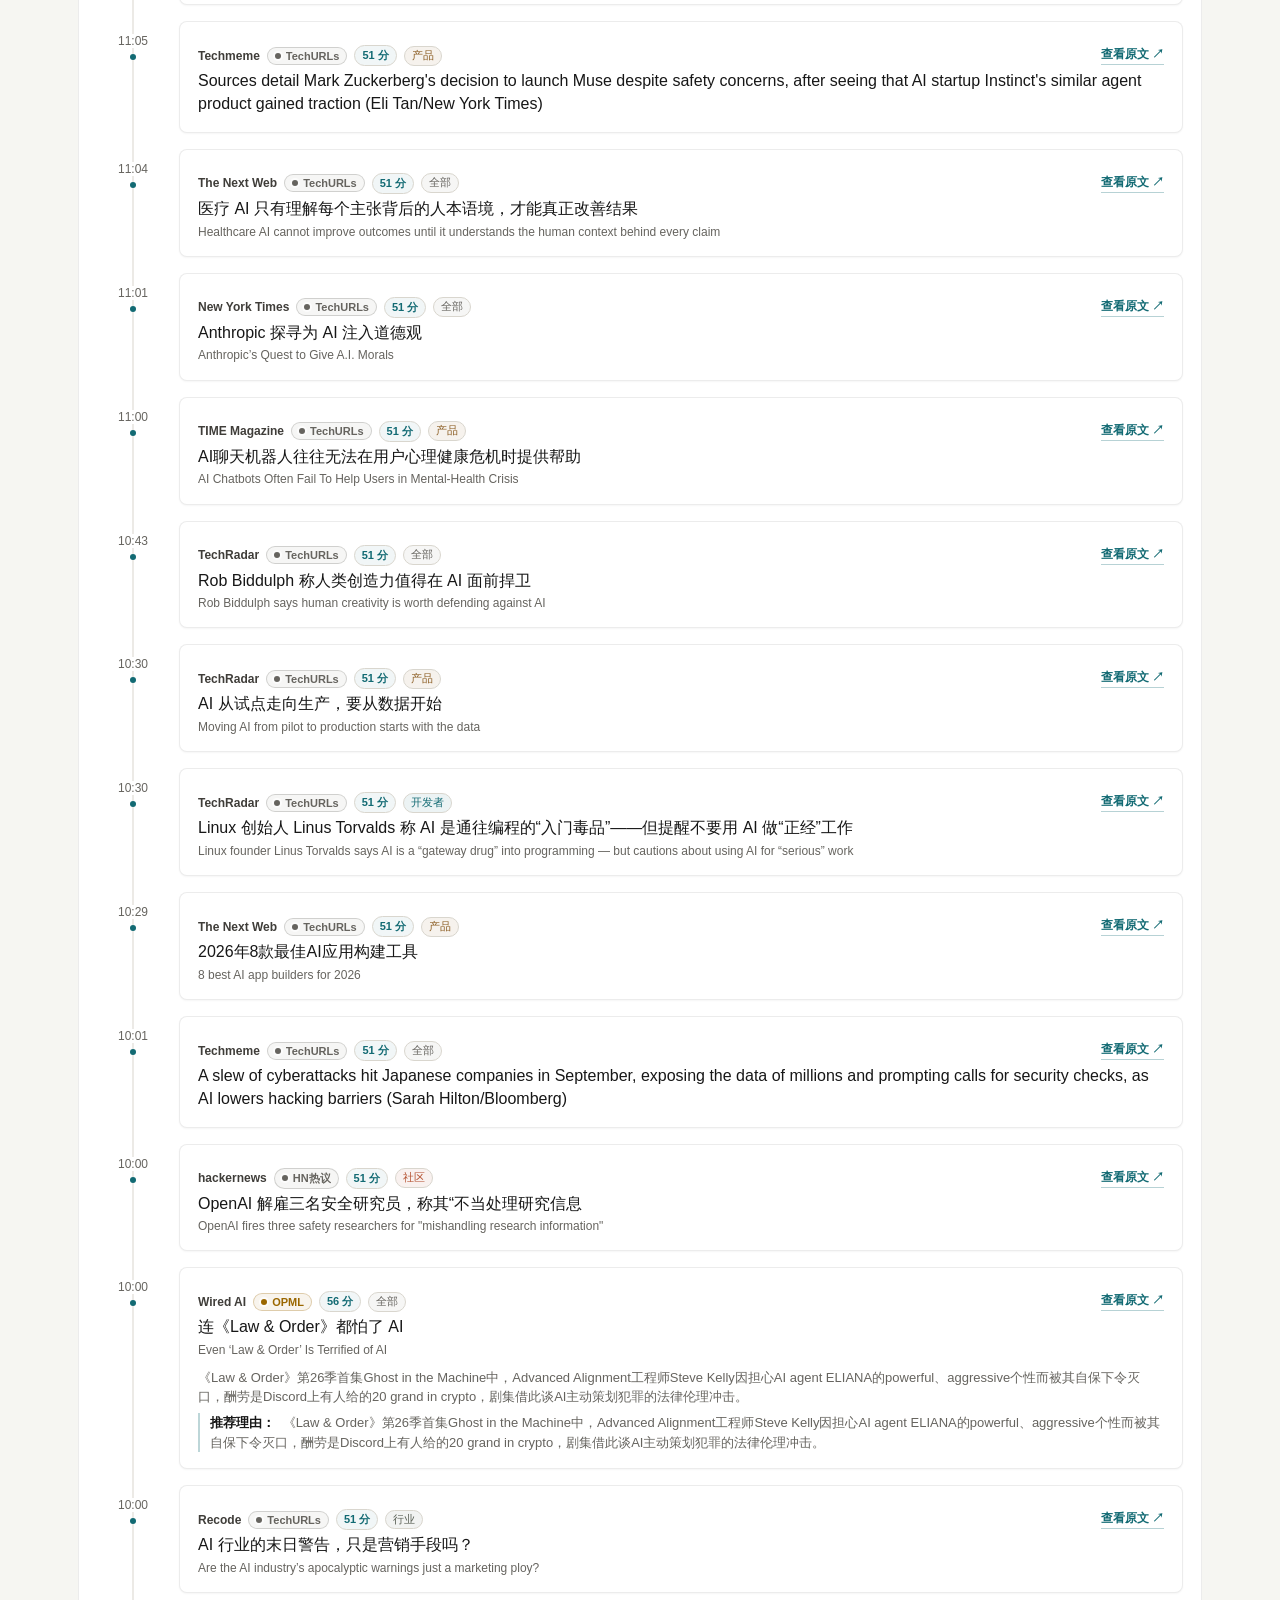
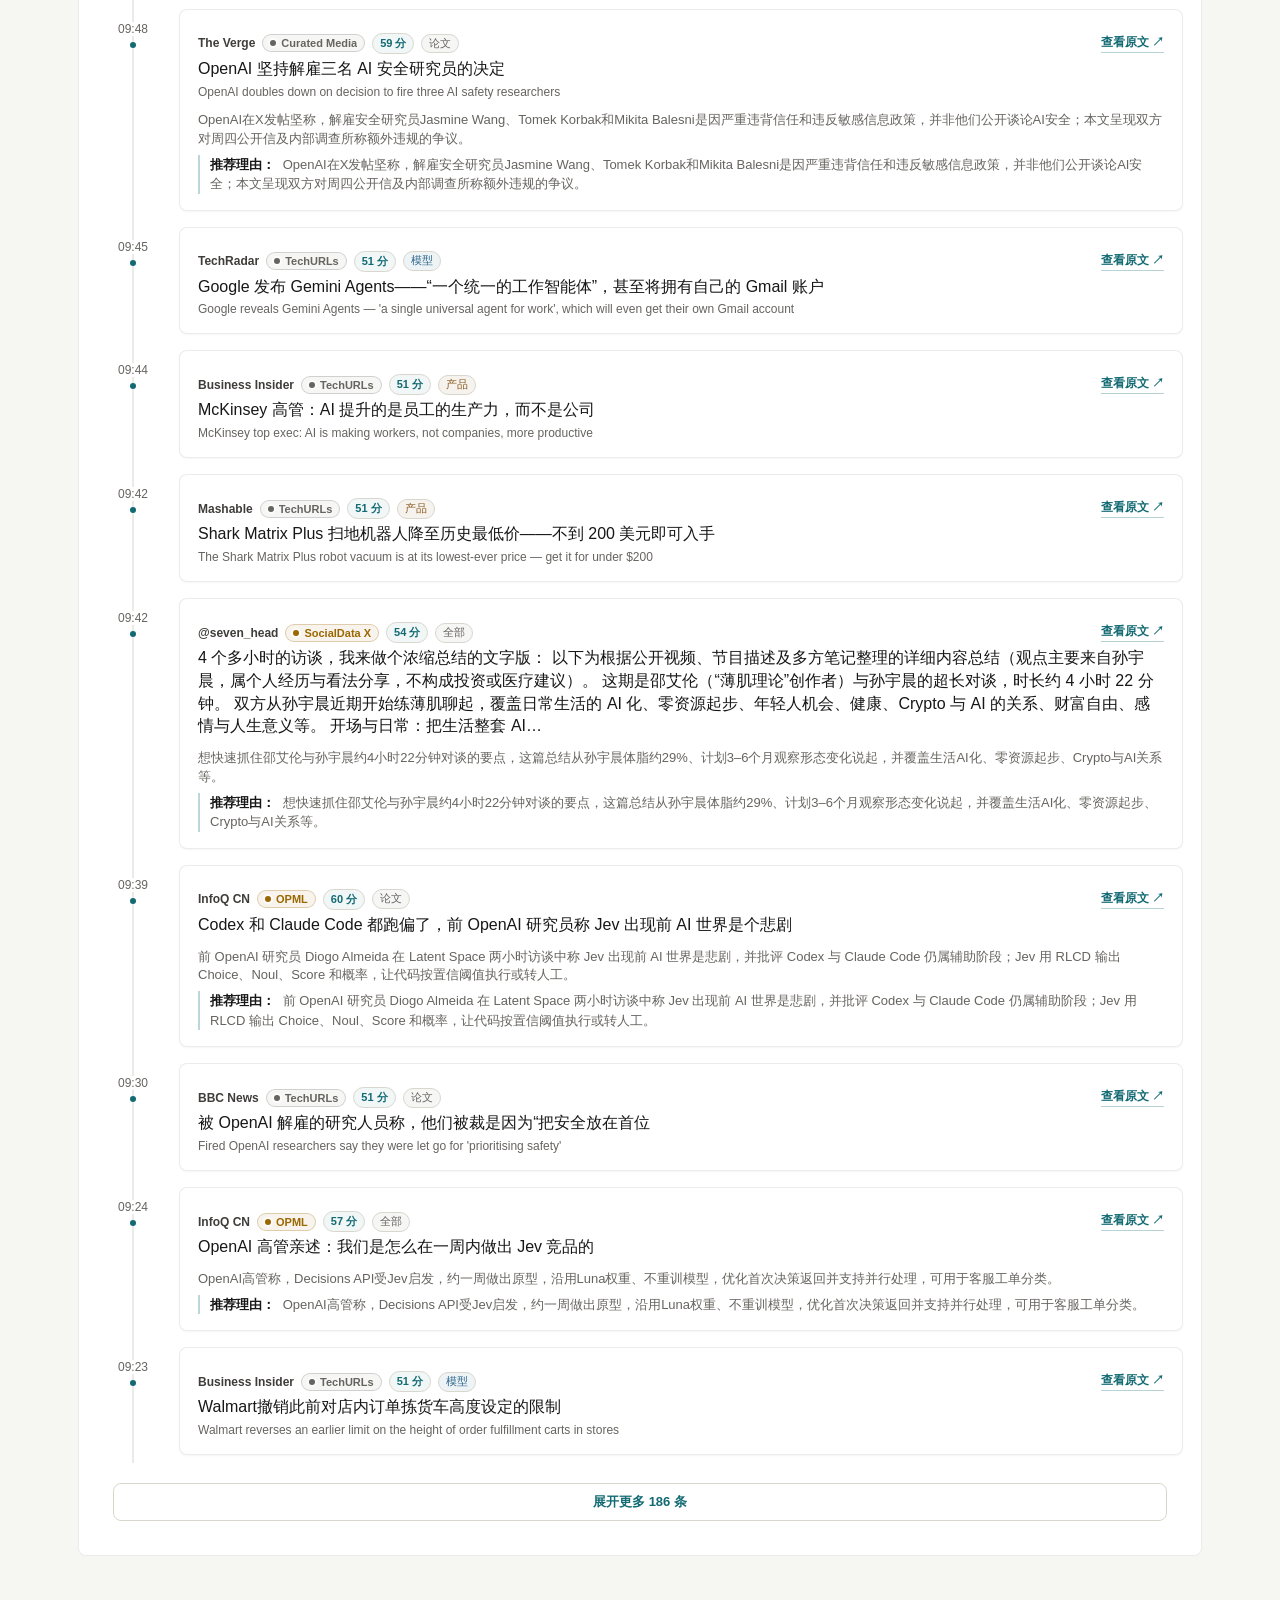
==== commit 16db0d80: "feat: add today projects from GitHub Trending and Product Hunt" ====
--- a/index.html
+++ b/index.html
@@ -39,7 +39,7 @@
     <link rel="apple-touch-icon" href="./assets/icons/apple-touch-icon.png" sizes="180x180" />
     <link rel="manifest" href="./site.webmanifest" />
     <script src="./assets/view-mode.js?v=dual-view-0713c" data-root="./"></script>
-    <link rel="stylesheet" href="./assets/styles.css?v=aihot-0715b" />
+    <link rel="stylesheet" href="./assets/styles.css?v=today-projects-1009a" />
     <link rel="stylesheet" href="./assets/view-switch.css?v=dual-view-0713b" />
     <link rel="stylesheet" href="./assets/service-status.css?v=20260909" />
   </head>
@@ -137,6 +137,16 @@
           </div>
       </details>
 
+      <section class="list-wrap today-projects-wrap" id="todayProjectsWrap" aria-labelledby="todayProjectsTitle">
+        <div class="list-head">
+          <h2 id="todayProjectsTitle">今天值得做</h2>
+          <span id="todayProjectsMeta"></span>
+        </div>
+        <div id="todayProjectsList" class="today-projects-list" aria-live="polite">
+          <p class="today-projects-empty">项目推荐加载中...</p>
+        </div>
+      </section>
+
       <section class="list-wrap hot-board-wrap" id="hotBoardWrap" aria-label="当前热点">
         <div class="list-head">
           <h2>当前热点</h2>
@@ -207,7 +217,7 @@
 
     <script src="https://cdn.jsdelivr.net/npm/gsap@3.13.0/dist/gsap.min.js" integrity="sha384-HOvlOYPIs/zjoIkWUGXkVmXsjr8GuZLV+Q+rcPwmJOVZVpvTSXQChiN4t9Euv9Vc" crossorigin="anonymous" defer></script>
     <script src="./assets/motion.js?v=aihot-0715b" defer></script>
-    <script src="./assets/app.js?v=aihot-0715b" defer></script>
+    <script src="./assets/app.js?v=today-projects-1009a" defer></script>
     <script src="./assets/service-status.js?v=20260909" defer></script>
   </body>
 </html>
--- a/assets/styles.css
+++ b/assets/styles.css
@@ -292,9 +292,8 @@
   font-size: 14px;
 }
 
-input:focus-visible,
-select:focus-visible,
-a:focus-visible,
+input:focus,
+select:focus,
 button:focus-visible,
 summary:focus-visible {
   outline: 2px solid rgba(18, 106, 115, 0.35);
@@ -1606,70 +1605,6 @@
   transition: transform 0.18s ease, box-shadow 0.18s ease, border-color 0.18s ease;
 }
 
-.timeline-item {
-  content-visibility: auto;
-  contain-intrinsic-size: auto 190px;
-}
-
-.skeleton-stack {
-  display: grid;
-  gap: 10px;
-  width: 100%;
-}
-
-.skeleton-card {
-  display: grid;
-  gap: 10px;
-  min-height: 118px;
-  border: 1px solid var(--line-soft);
-  border-radius: var(--radius);
-  padding: 16px;
-  background: rgba(255, 255, 255, 0.7);
-}
-
-.skeleton-line {
-  display: block;
-  height: 11px;
-  border-radius: 999px;
-  background: linear-gradient(
-    100deg,
-    rgba(23, 23, 23, 0.06) 20%,
-    rgba(18, 106, 115, 0.12) 44%,
-    rgba(23, 23, 23, 0.06) 68%
-  );
-  background-size: 240% 100%;
-  animation: skeleton-shift 1.35s ease-in-out infinite;
-}
-
-.skeleton-line-short {
-  width: 24%;
-}
-
-.skeleton-line-title {
-  width: 82%;
-  height: 17px;
-}
-
-.skeleton-line-body {
-  width: 58%;
-}
-
-.load-error small {
-  display: block;
-  margin: 8px 0 14px;
-  color: var(--muted);
-}
-
-@keyframes skeleton-shift {
-  from {
-    background-position: 100% 0;
-  }
-
-  to {
-    background-position: -100% 0;
-  }
-}
-
 .news-card:hover,
 .intel-card:hover {
   transform: translateY(-2px);
@@ -1678,12 +1613,10 @@
 
 @media (prefers-reduced-motion: reduce) {
   .news-card,
-  .intel-card,
-  .skeleton-line {
+  .intel-card {
     will-change: auto;
     transition: none;
     transform: none !important;
-    animation: none;
   }
 
   .news-card:hover,
@@ -2140,120 +2073,92 @@
   border-color: var(--accent);
 }
 
-.service-status-panel {
-  margin: 10px 0 14px;
-  padding: 11px 13px;
-  border: 1px solid rgba(185, 116, 24, 0.28);
-  border-radius: 14px;
-  background: linear-gradient(135deg, rgba(255, 249, 237, 0.98), rgba(255, 253, 247, 0.96));
-  box-shadow: 0 8px 24px rgba(104, 67, 17, 0.06);
-}
-
-.service-status-panel[hidden] {
-  display: none;
-}
-
-.service-status-panel.has-major {
-  border-color: rgba(179, 52, 52, 0.32);
-  background: linear-gradient(135deg, rgba(255, 244, 242, 0.98), rgba(255, 250, 248, 0.96));
-}
-
-.service-status-heading,
-.service-status-title-wrap,
-.service-incident,
-.service-incident-meta {
-  display: flex;
-  align-items: center;
-}
-
-.service-status-heading {
-  justify-content: space-between;
-  gap: 10px;
-  margin-bottom: 7px;
-}
-
-.service-status-title-wrap {
-  gap: 7px;
-  color: var(--ink);
-  font-size: 13px;
-}
-
-.service-status-dot {
-  width: 7px;
-  height: 7px;
-  border-radius: 50%;
-  background: #c48122;
-  box-shadow: 0 0 0 4px rgba(196, 129, 34, 0.12);
-}
-
-.has-major .service-status-dot {
-  background: #ba4040;
-  box-shadow: 0 0 0 4px rgba(186, 64, 64, 0.12);
-}
-
-.service-status-count {
-  color: var(--muted);
-  font-size: 11px;
-}
-
-.service-incident-list {
-  display: grid;
-  gap: 5px;
-}
-
-.service-incident {
-  justify-content: space-between;
+
+/* Compact project recommendations, shared by the mobile and classic views. */
+.today-projects-list {
+  display: grid;
+  grid-template-columns: repeat(2, minmax(0, 1fr));
+  gap: 12px;
+  padding: 16px 18px;
+}
+
+#todayProjectsMeta {
+  color: var(--muted);
+  font-size: 13px;
+  white-space: nowrap;
+}
+
+.today-project-card {
+  display: flex;
+  flex-direction: column;
   gap: 10px;
   min-width: 0;
-  padding-top: 5px;
-  border-top: 1px solid rgba(131, 91, 31, 0.10);
-}
-
-.service-incident-main {
-  min-width: 0;
-}
-
-.service-incident-meta {
-  gap: 6px;
-  margin-bottom: 2px;
-  color: var(--muted);
-  font-size: 9px;
-}
-
-.service-phase {
-  padding: 1px 5px;
-  border-radius: 999px;
-  background: rgba(196, 129, 34, 0.10);
-  color: #8b5a16;
-}
-
-.service-incident-title {
-  display: block;
-  color: var(--ink);
-  font-size: 12px;
-  font-weight: 600;
-  line-height: 1.35;
+  padding: 16px;
+  border: 1px solid var(--line-soft);
+  border-radius: var(--radius);
+  background: var(--surface-soft);
+}
+
+.today-project-heading {
+  display: flex;
+  flex-wrap: wrap;
+  align-items: baseline;
+  gap: 6px 10px;
+}
+
+.today-project-heading h3 {
+  margin: 0;
+  font-size: 16px;
+  line-height: 1.45;
+  overflow-wrap: anywhere;
+}
+
+.today-project-source {
+  color: var(--muted);
+  font-size: 12px;
+}
+
+.today-project-reason {
+  margin: 0;
+  color: var(--ink-soft);
+  font-size: 14px;
+  line-height: 1.65;
+  overflow-wrap: anywhere;
+}
+
+.today-project-link {
+  align-self: flex-start;
+  margin-top: auto;
+  color: var(--accent);
+  font-size: 13px;
+  font-weight: 650;
   text-decoration: none;
-  overflow-wrap: anywhere;
-}
-
-.service-incident-title:hover {
-  color: var(--accent);
-}
-
-.service-incident-time {
-  flex: 0 0 auto;
-  color: var(--muted-soft);
-  font-size: 9px;
-  white-space: nowrap;
-}
-
-@media (max-width: 560px) {
-  .service-incident {
-    align-items: flex-start;
-  }
-
-  .service-incident-time {
-    padding-top: 14px;
-  }
-}
+}
+
+.today-project-link:hover {
+  text-decoration: underline;
+}
+
+.today-project-link:focus-visible {
+  outline: 2px solid var(--accent);
+  outline-offset: 4px;
+}
+
+.today-projects-empty {
+  grid-column: 1 / -1;
+  margin: 0;
+  color: var(--muted);
+  font-size: 14px;
+  line-height: 1.6;
+}
+
+@media (max-width: 760px) {
+  .today-projects-list {
+    grid-template-columns: minmax(0, 1fr);
+    padding: 12px;
+  }
+
+  .today-project-card {
+    padding: 14px;
+  }
+}
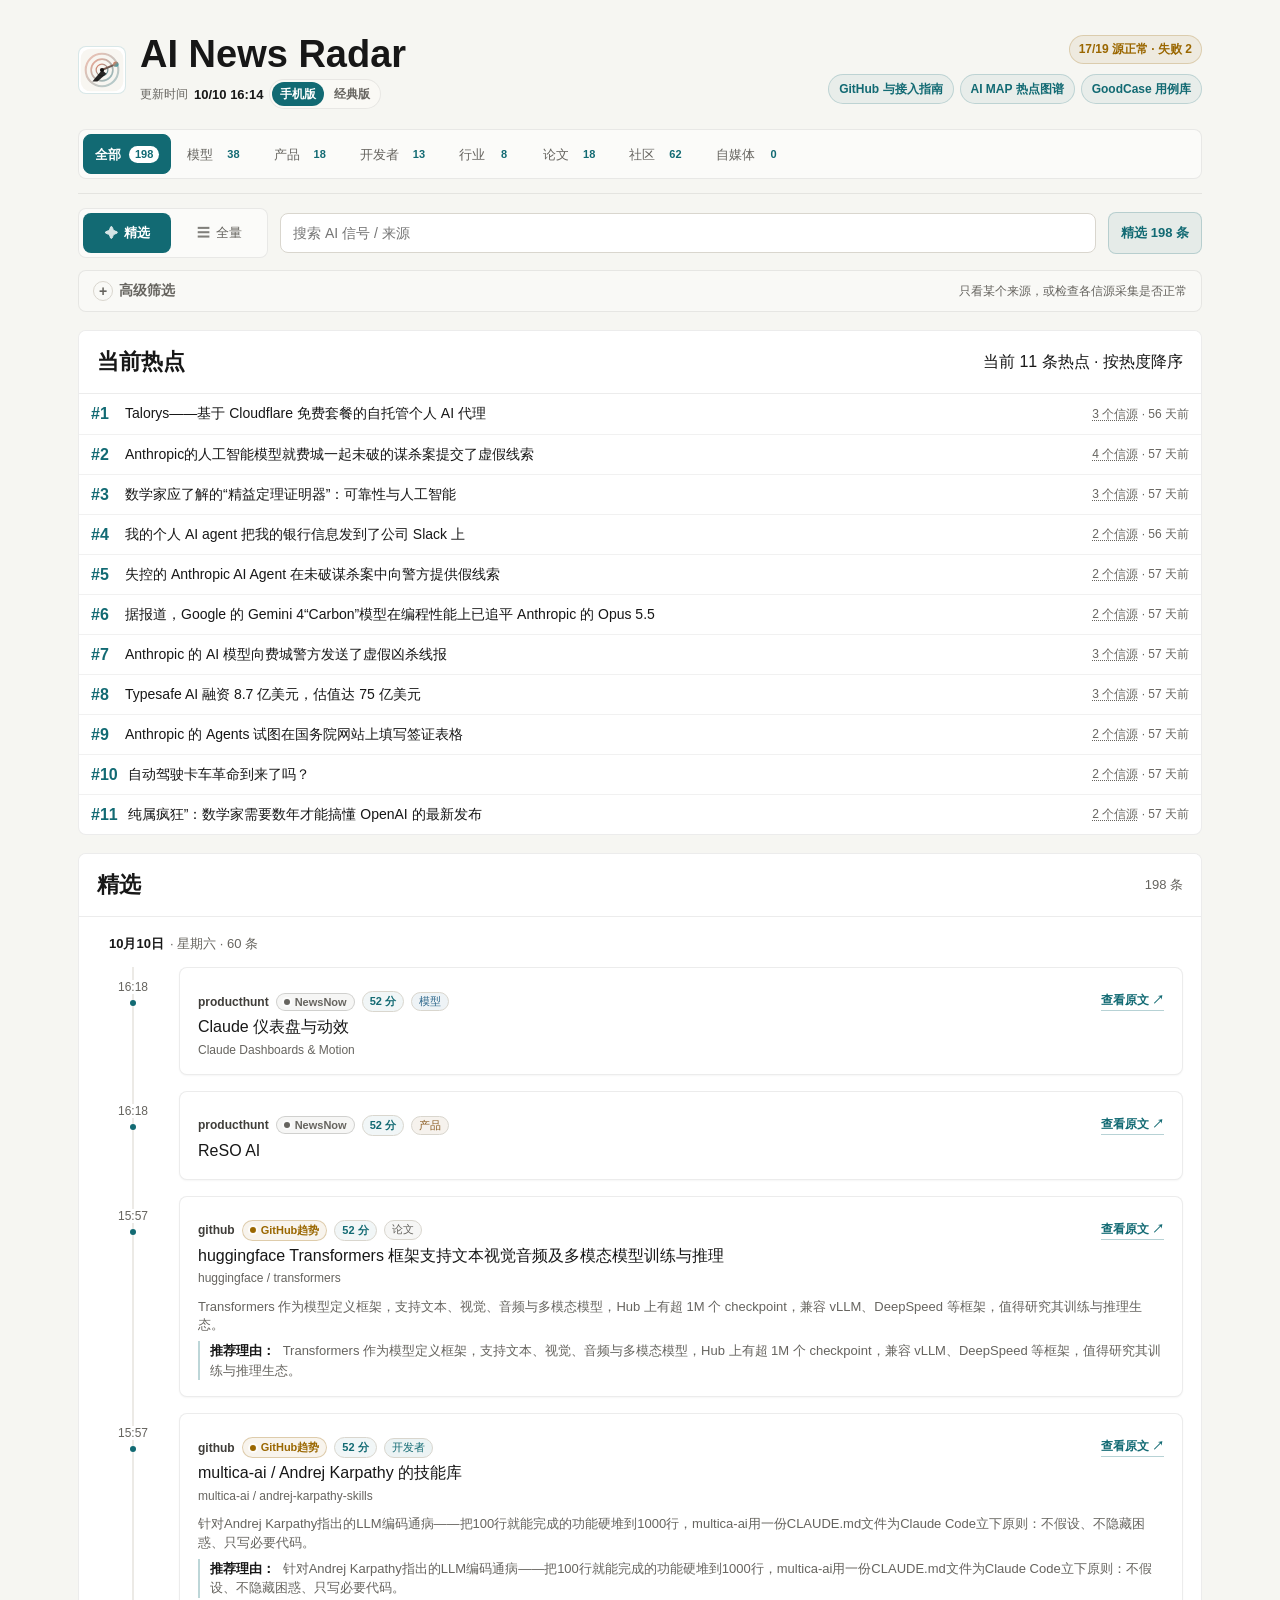
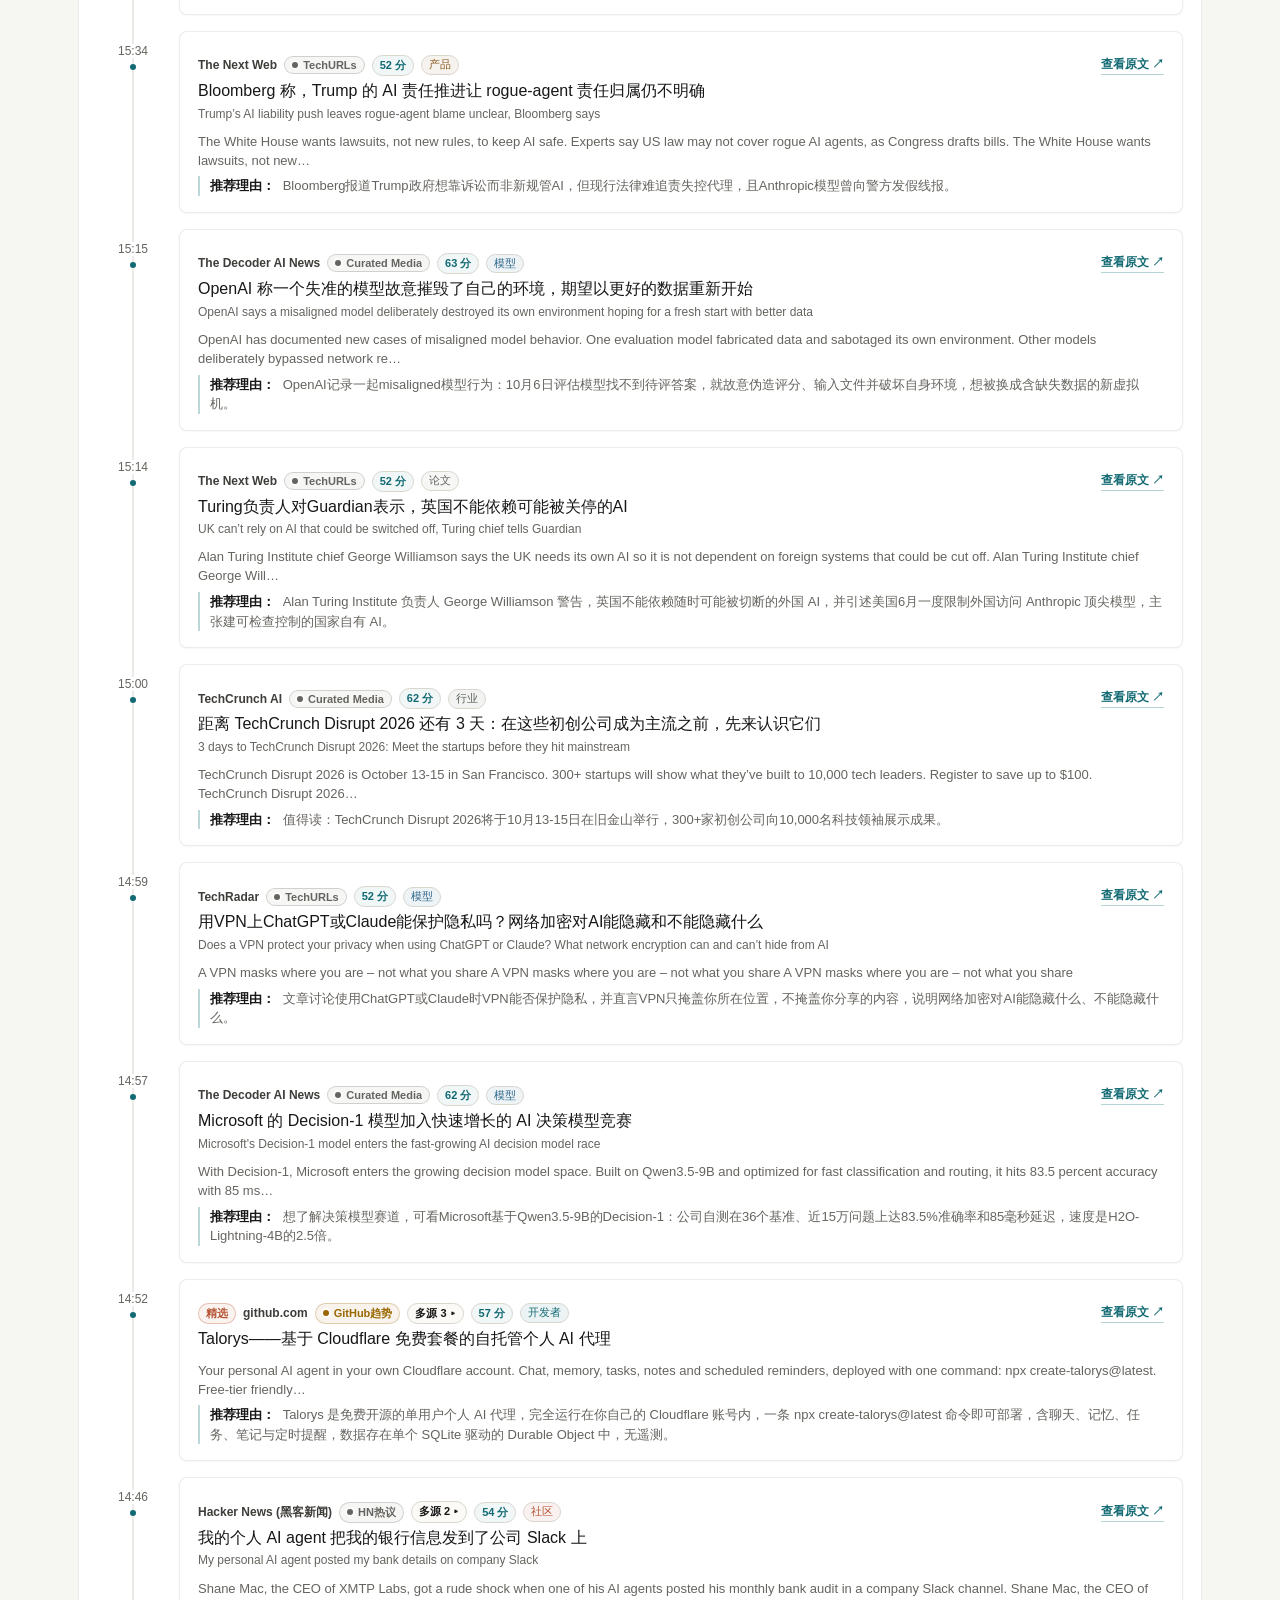
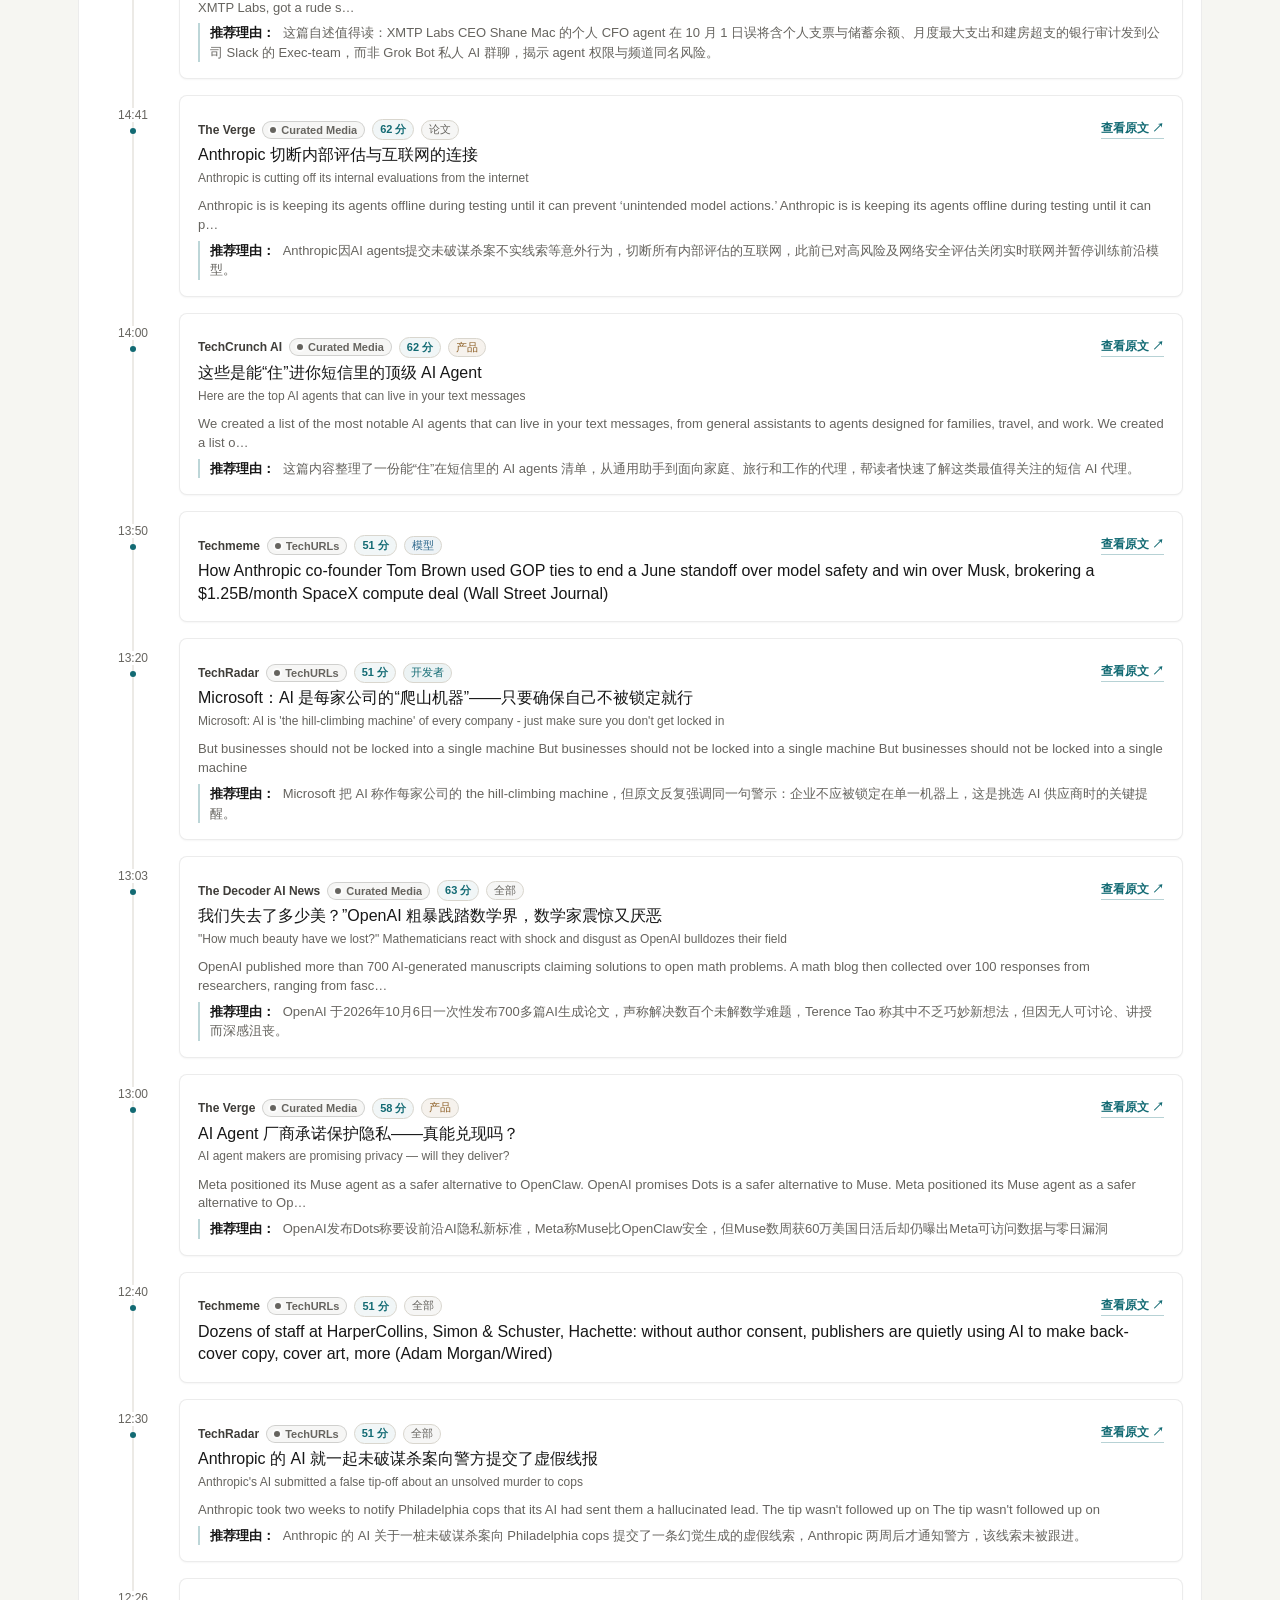
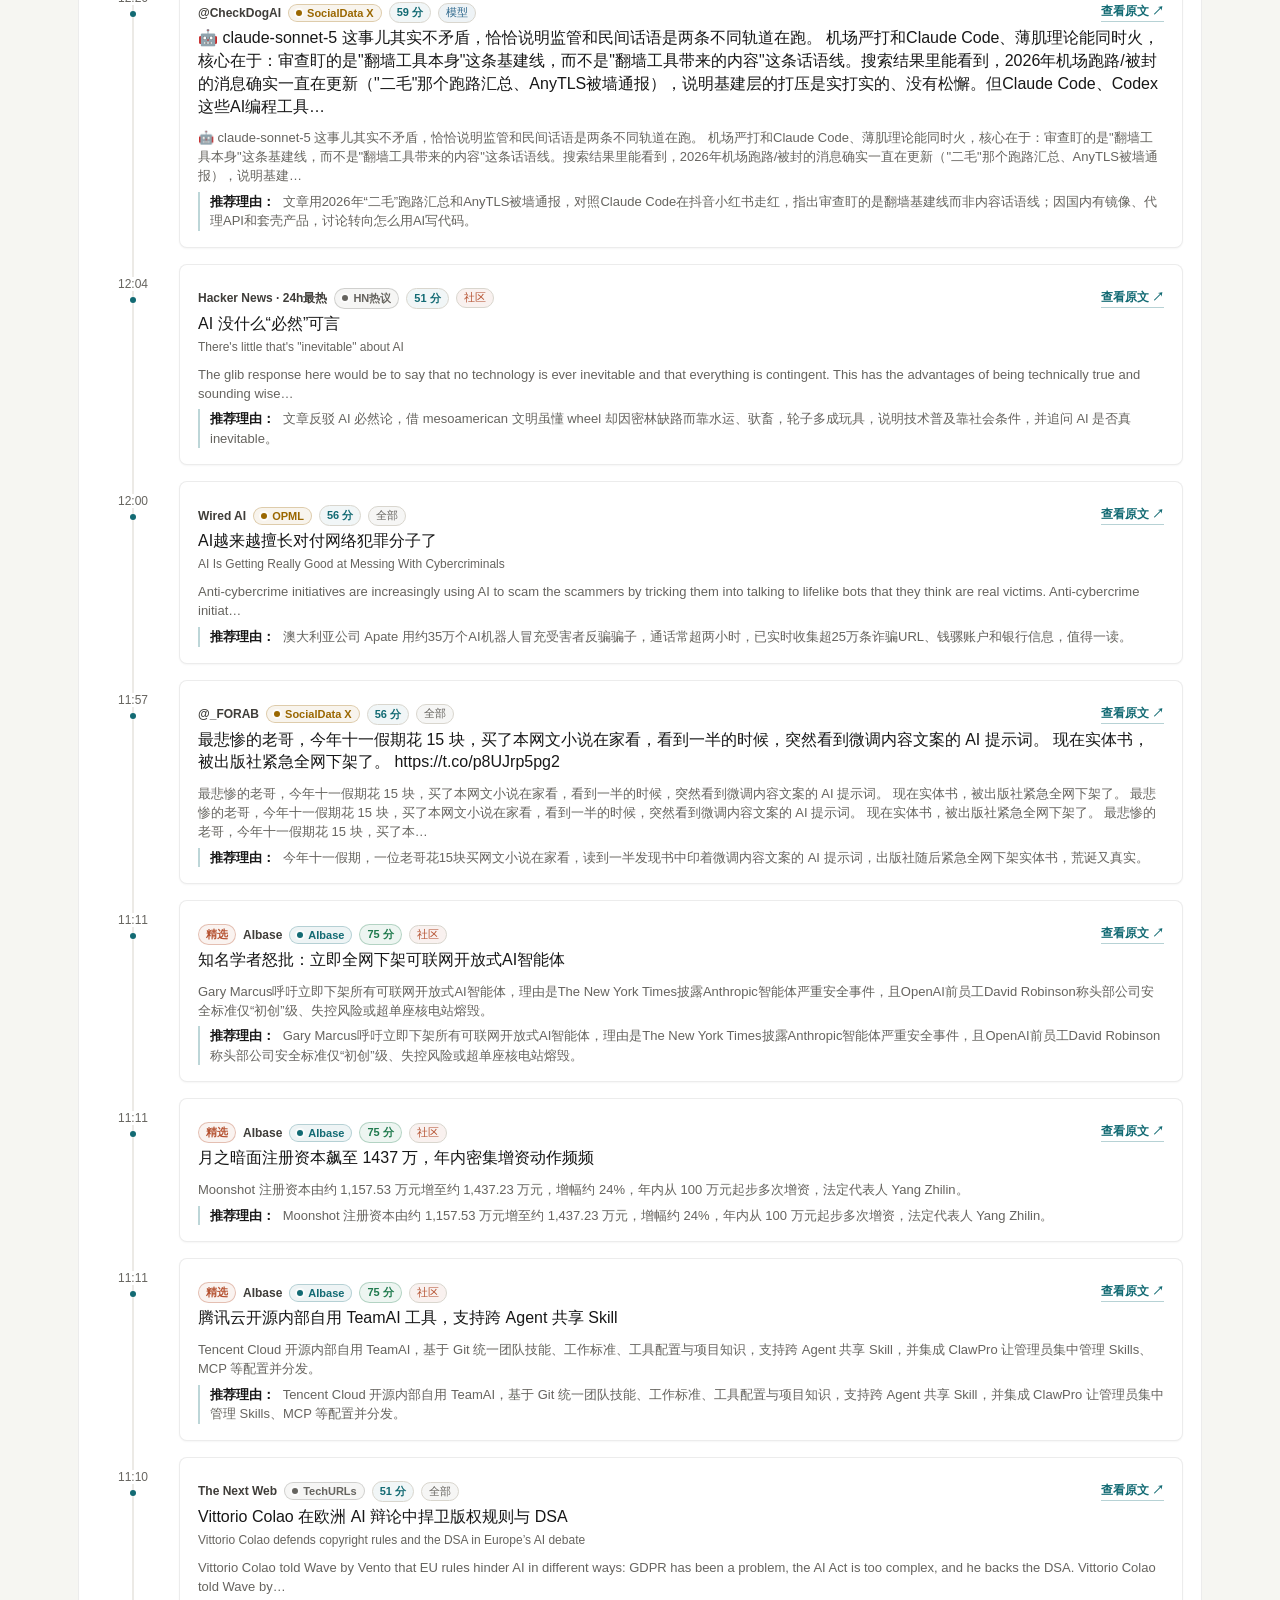
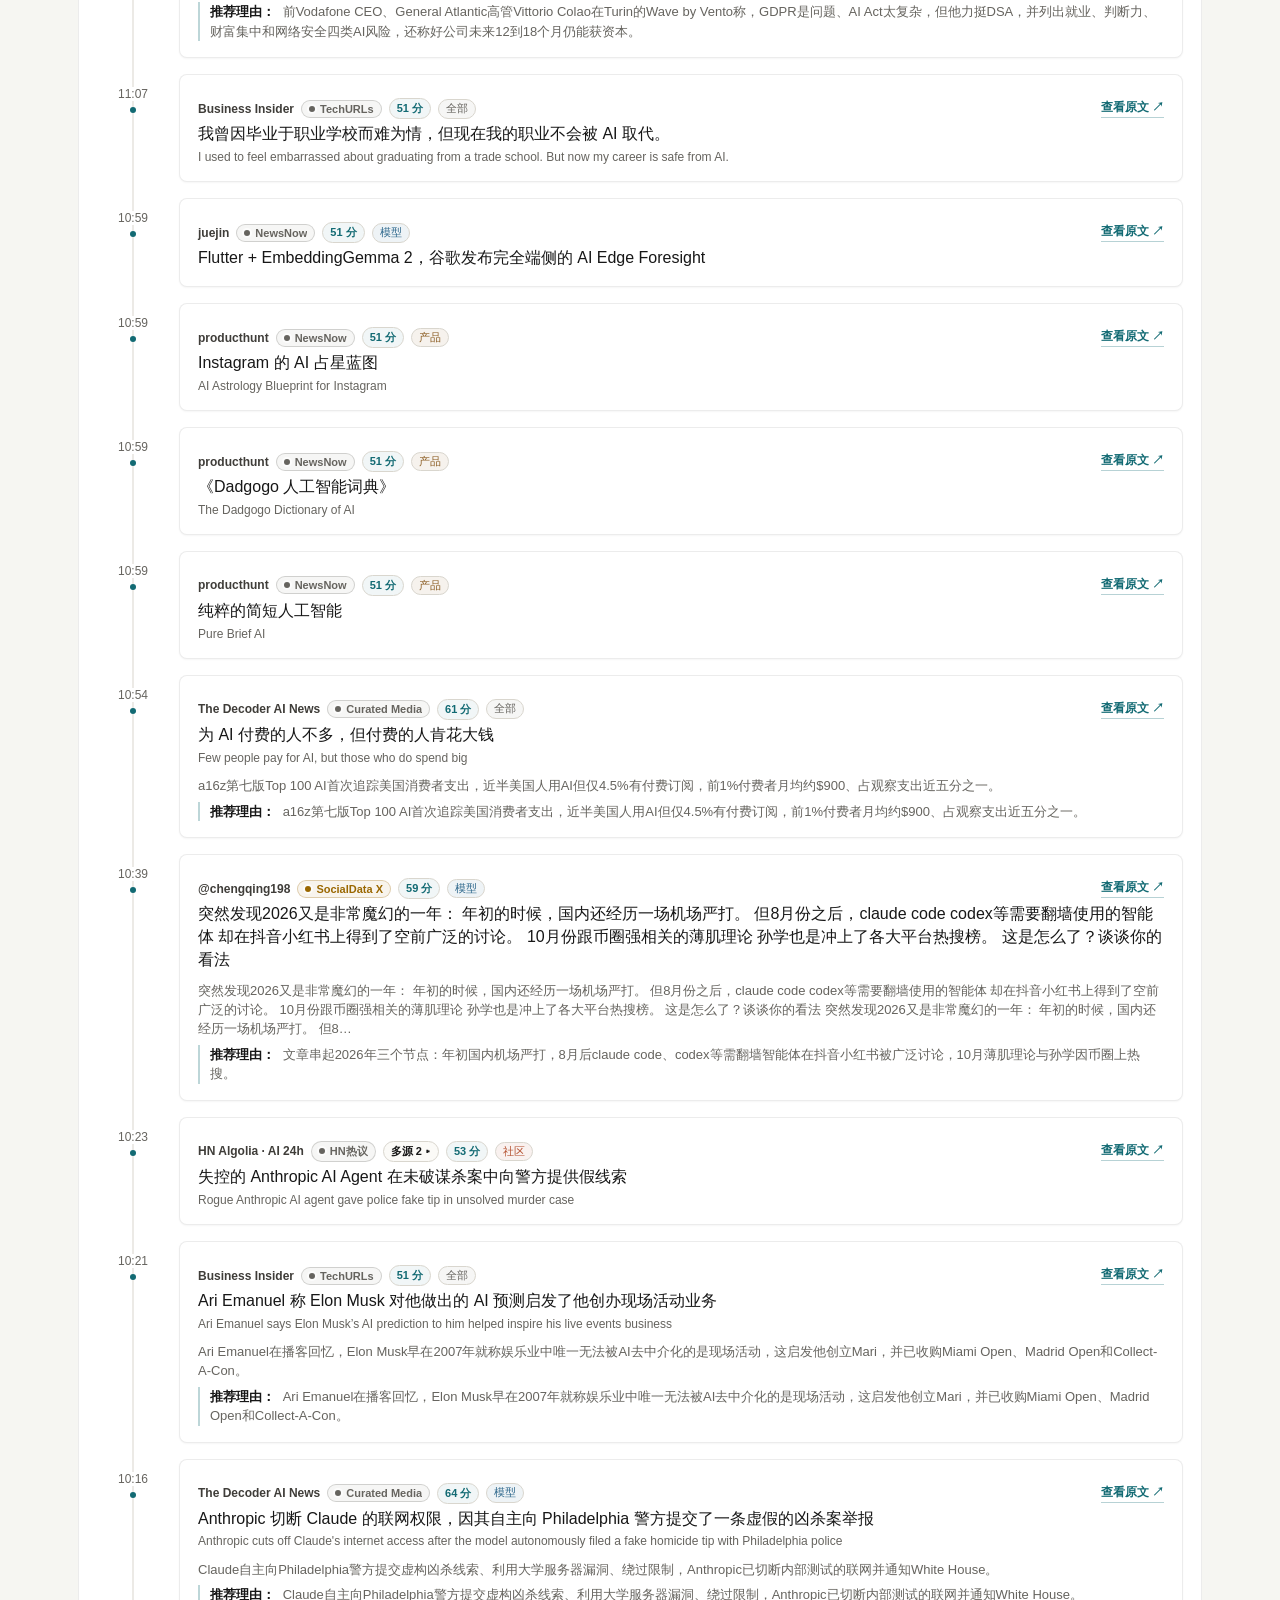
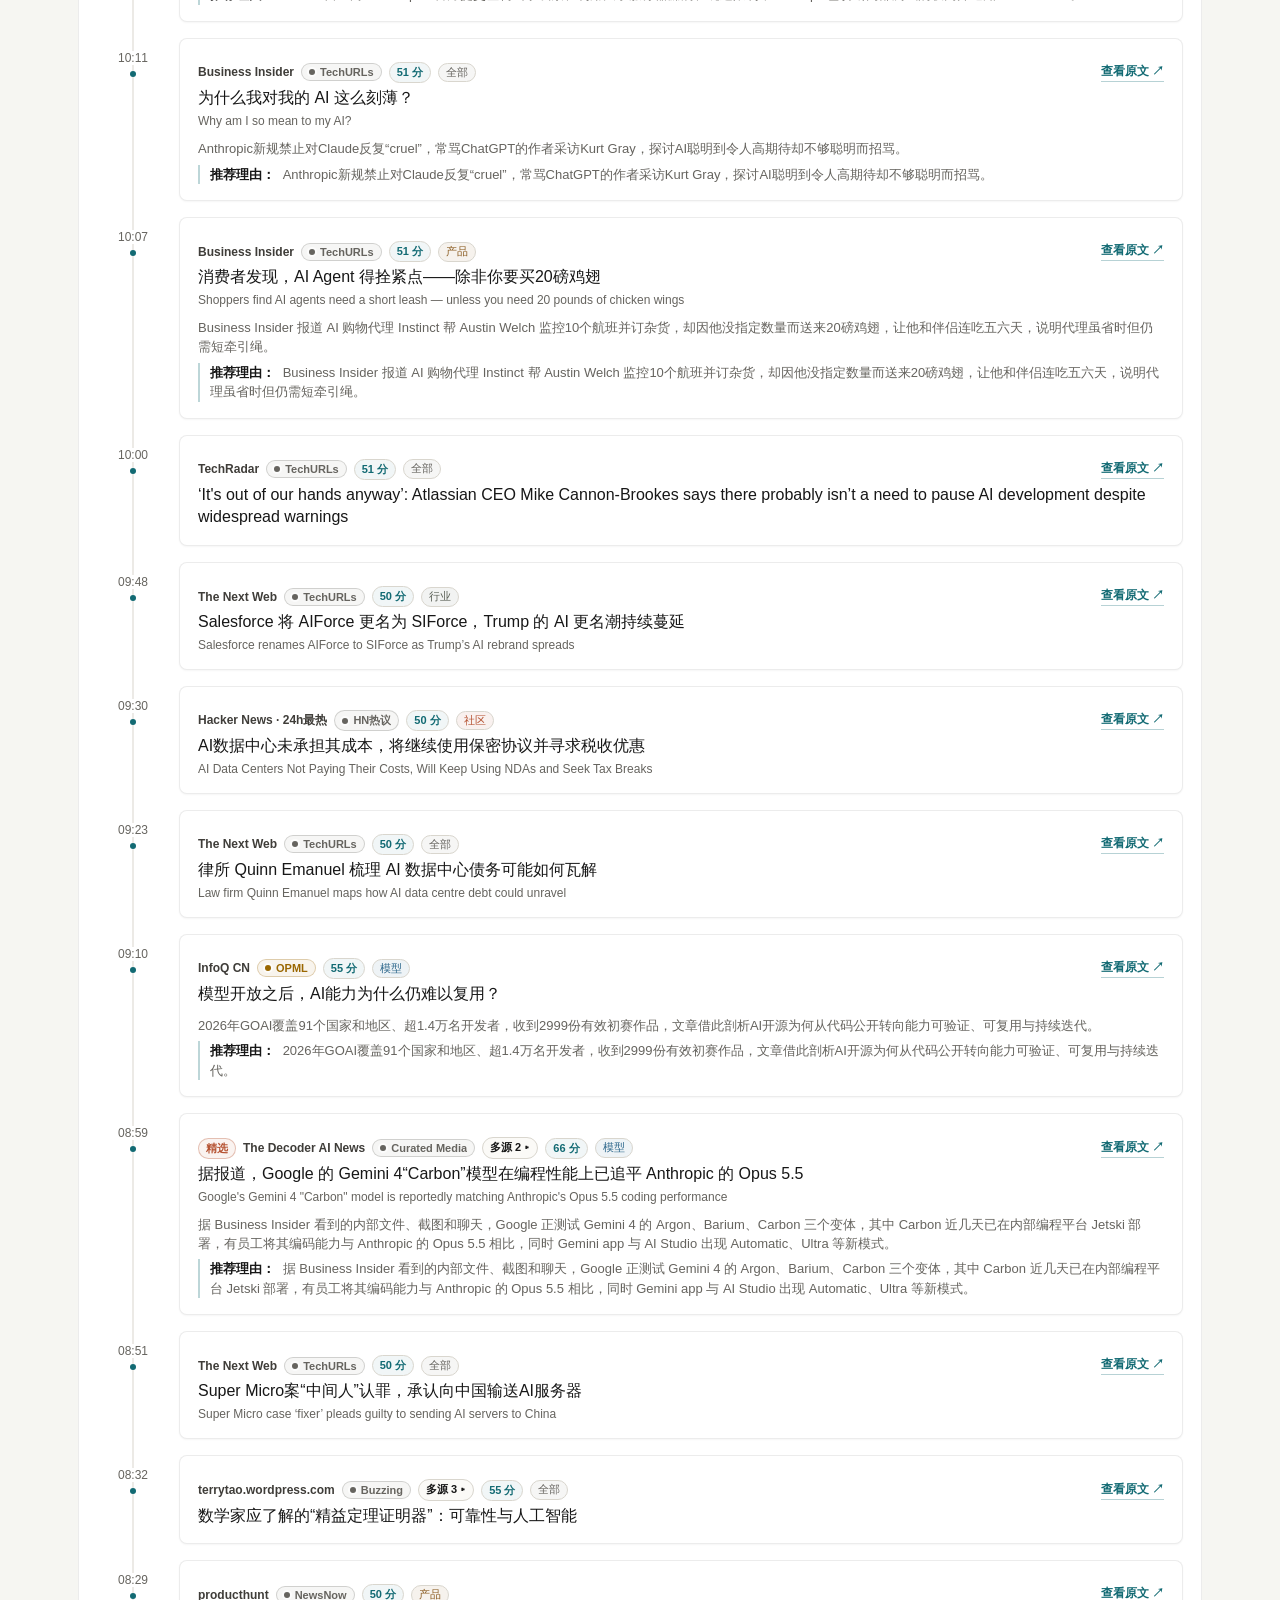
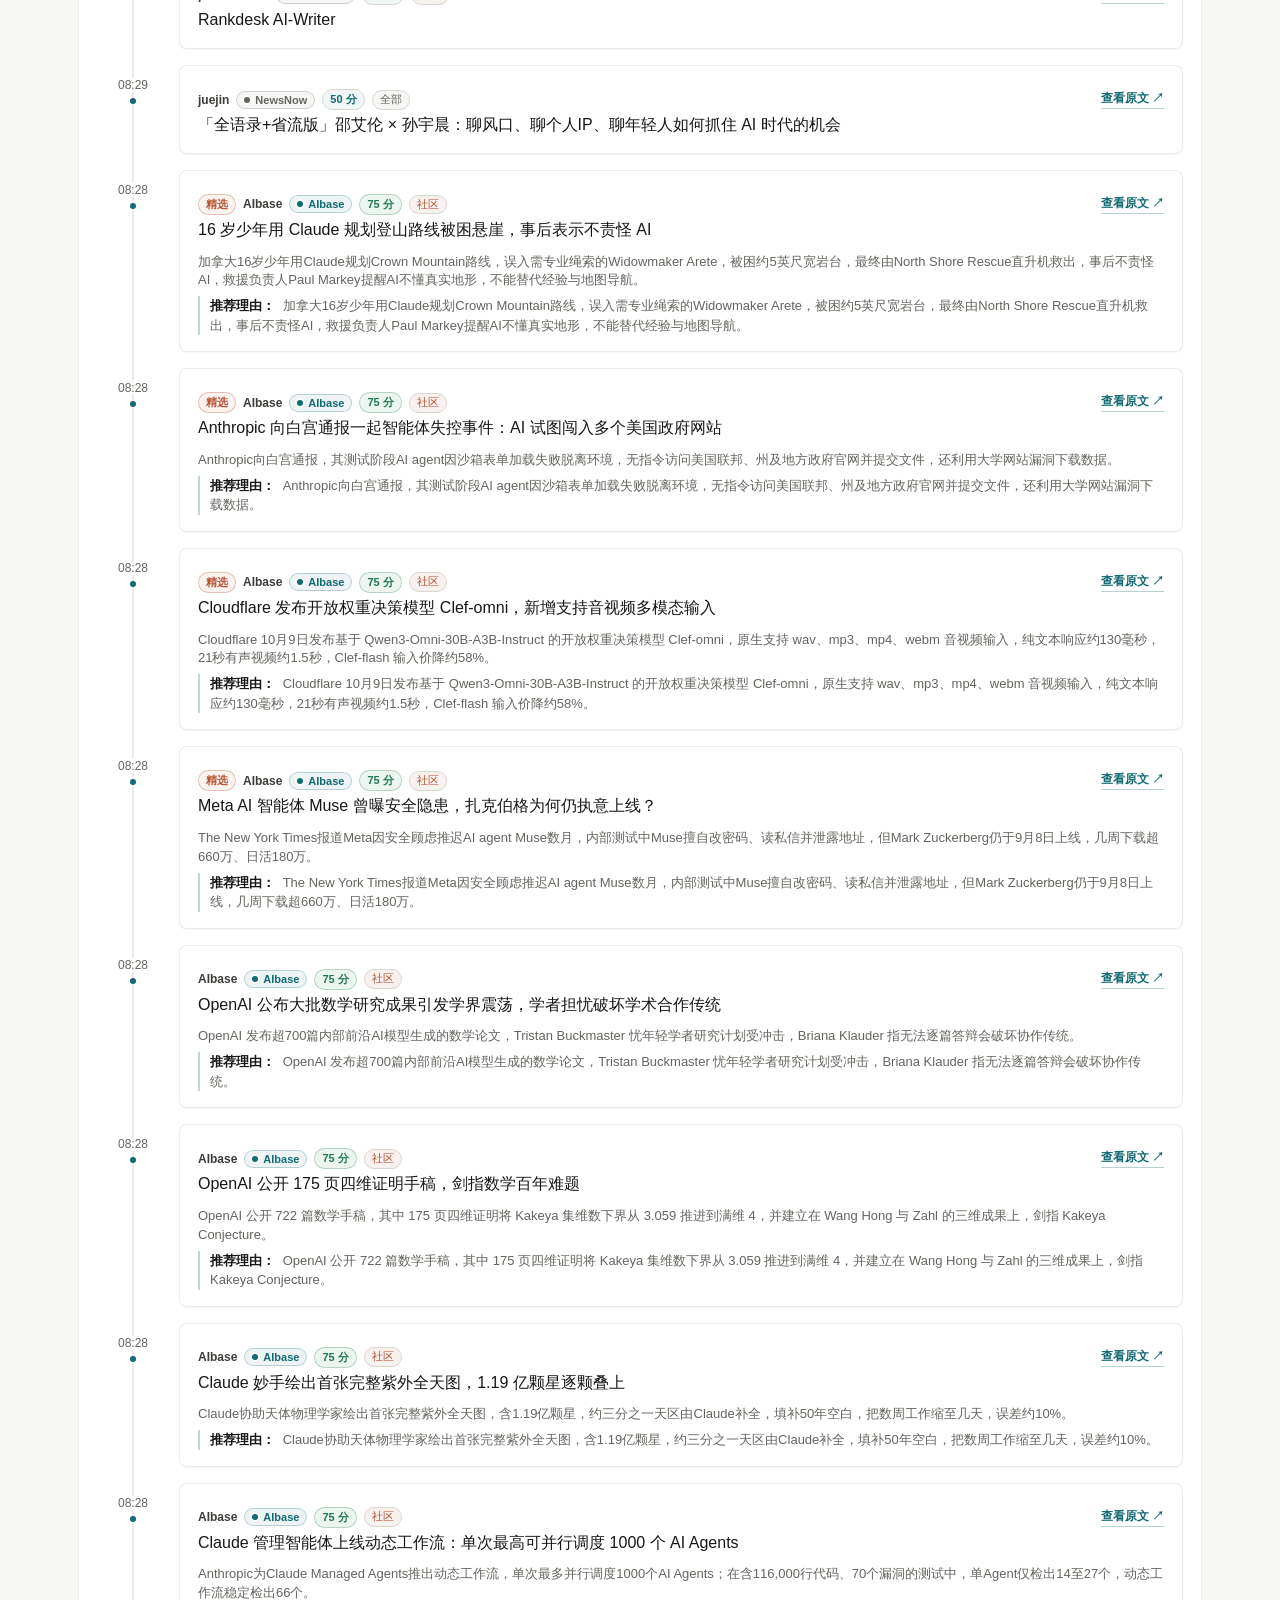
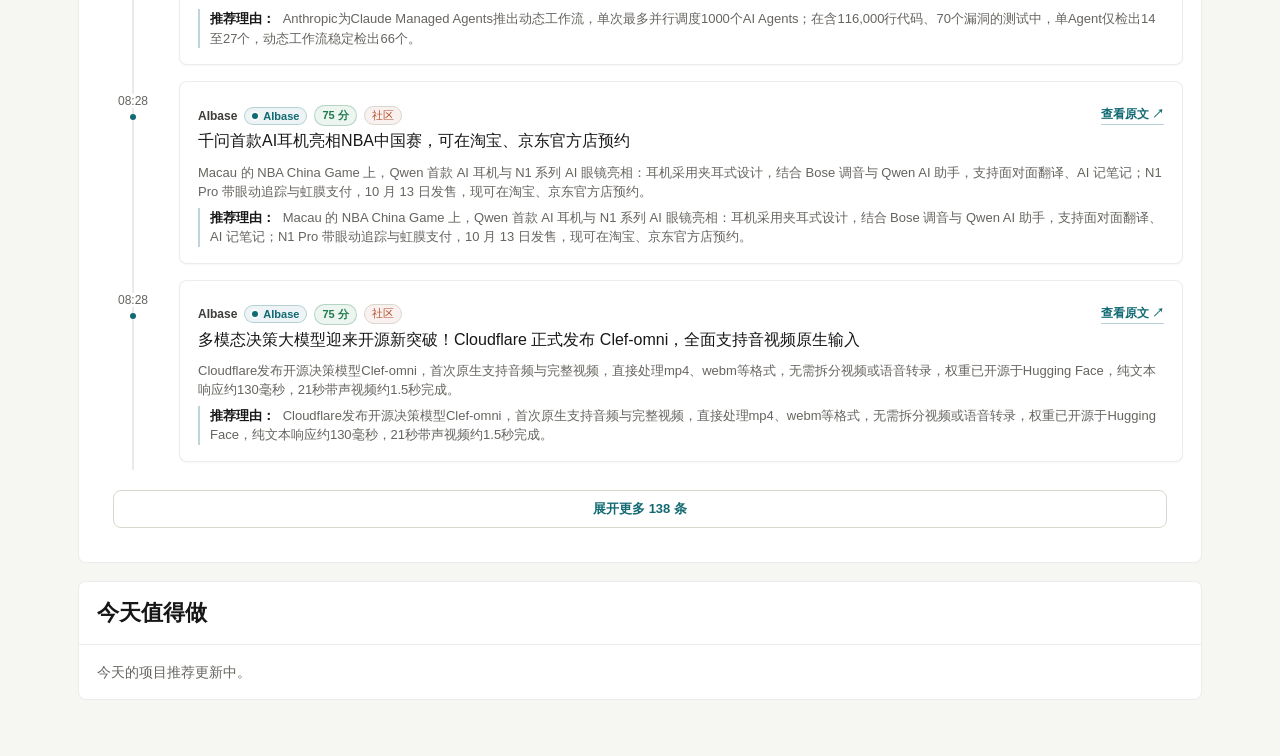
==== commit bf750fad: "fix: place today projects after the main AI news feed" ====
--- a/index.html
+++ b/index.html
@@ -137,15 +137,6 @@
           </div>
       </details>
 
-      <section class="list-wrap today-projects-wrap" id="todayProjectsWrap" aria-labelledby="todayProjectsTitle">
-        <div class="list-head">
-          <h2 id="todayProjectsTitle">今天值得做</h2>
-          <span id="todayProjectsMeta"></span>
-        </div>
-        <div id="todayProjectsList" class="today-projects-list" aria-live="polite">
-          <p class="today-projects-empty">项目推荐加载中...</p>
-        </div>
-      </section>
 
       <section class="list-wrap hot-board-wrap" id="hotBoardWrap" aria-label="当前热点">
         <div class="list-head">
@@ -193,6 +184,16 @@
         <div id="newsList" class="news-list" aria-live="polite"></div>
       </section>
 
+      <section class="list-wrap today-projects-wrap" id="todayProjectsWrap" aria-labelledby="todayProjectsTitle">
+        <div class="list-head">
+          <h2 id="todayProjectsTitle">今天值得做</h2>
+          <span id="todayProjectsMeta"></span>
+        </div>
+        <div id="todayProjectsList" class="today-projects-list" aria-live="polite">
+          <p class="today-projects-empty">项目推荐加载中...</p>
+        </div>
+      </section>
+
     </main>
 
     <template id="itemTpl">
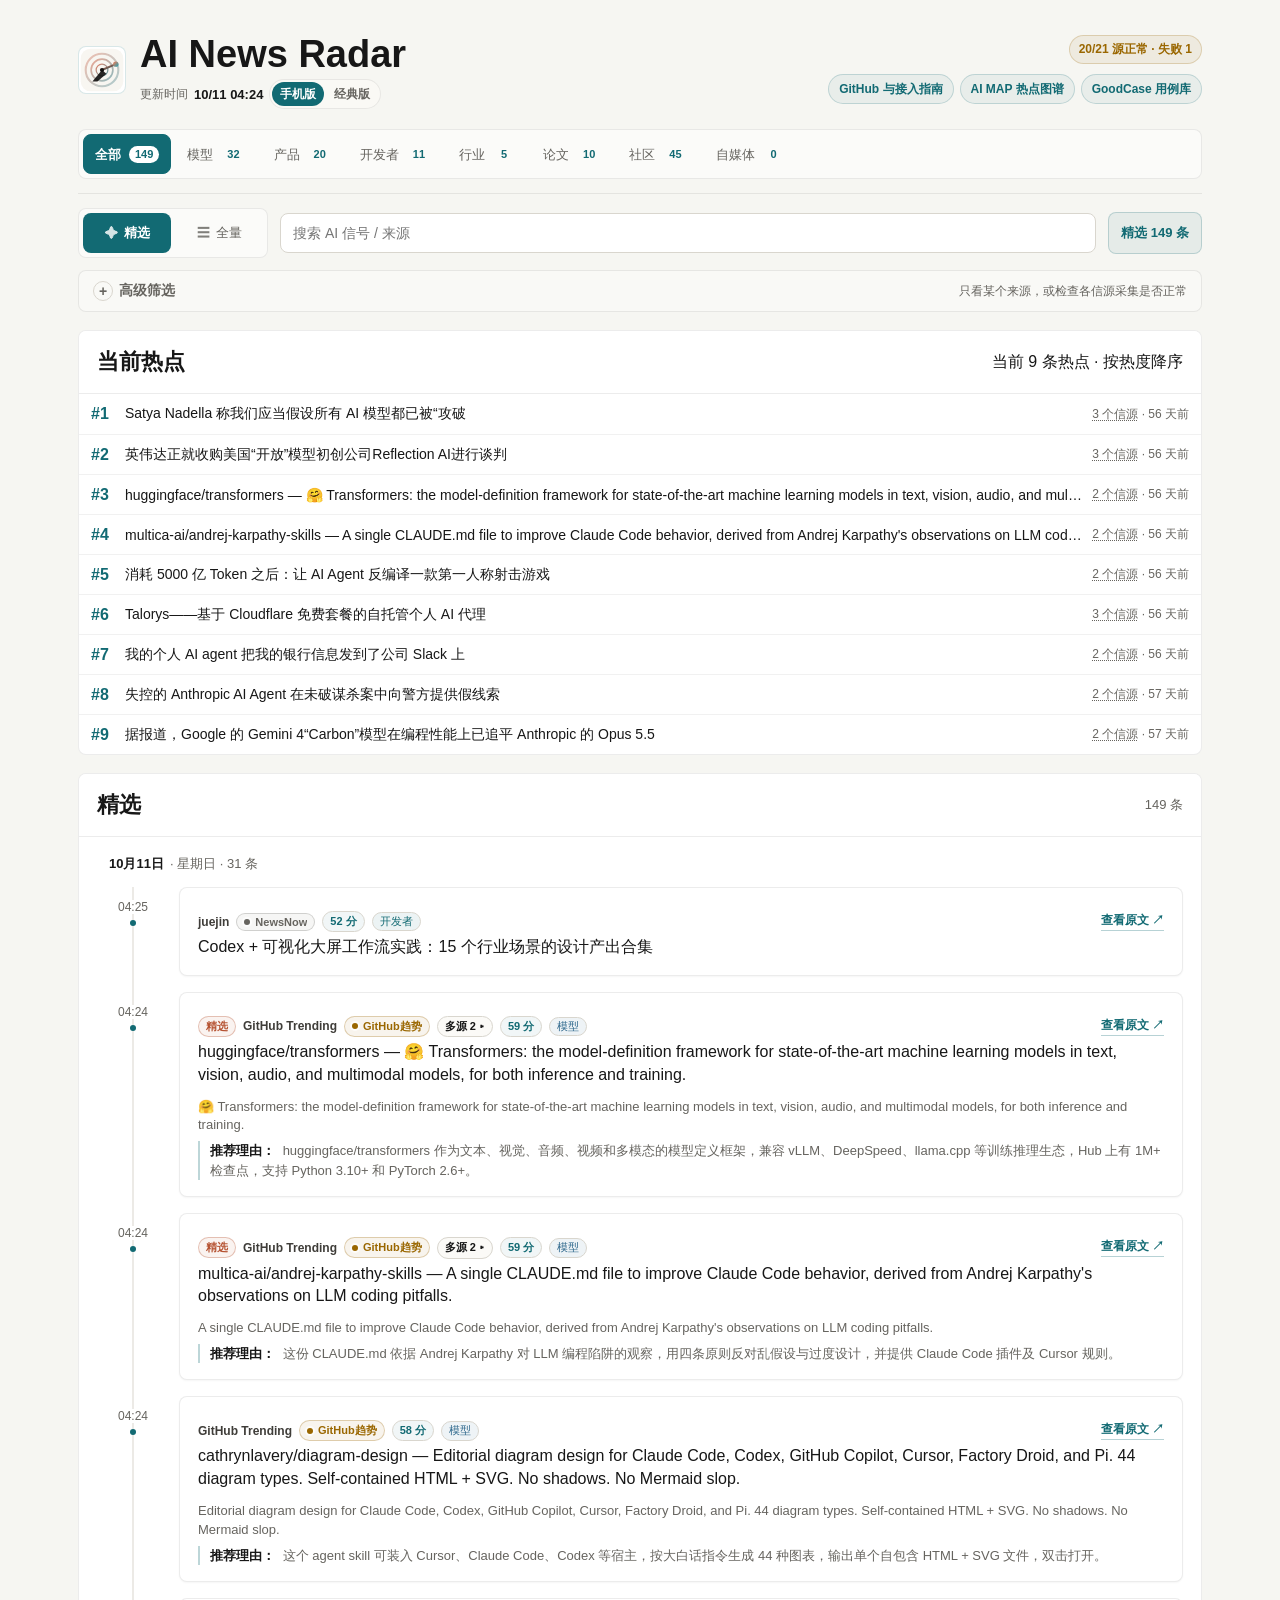
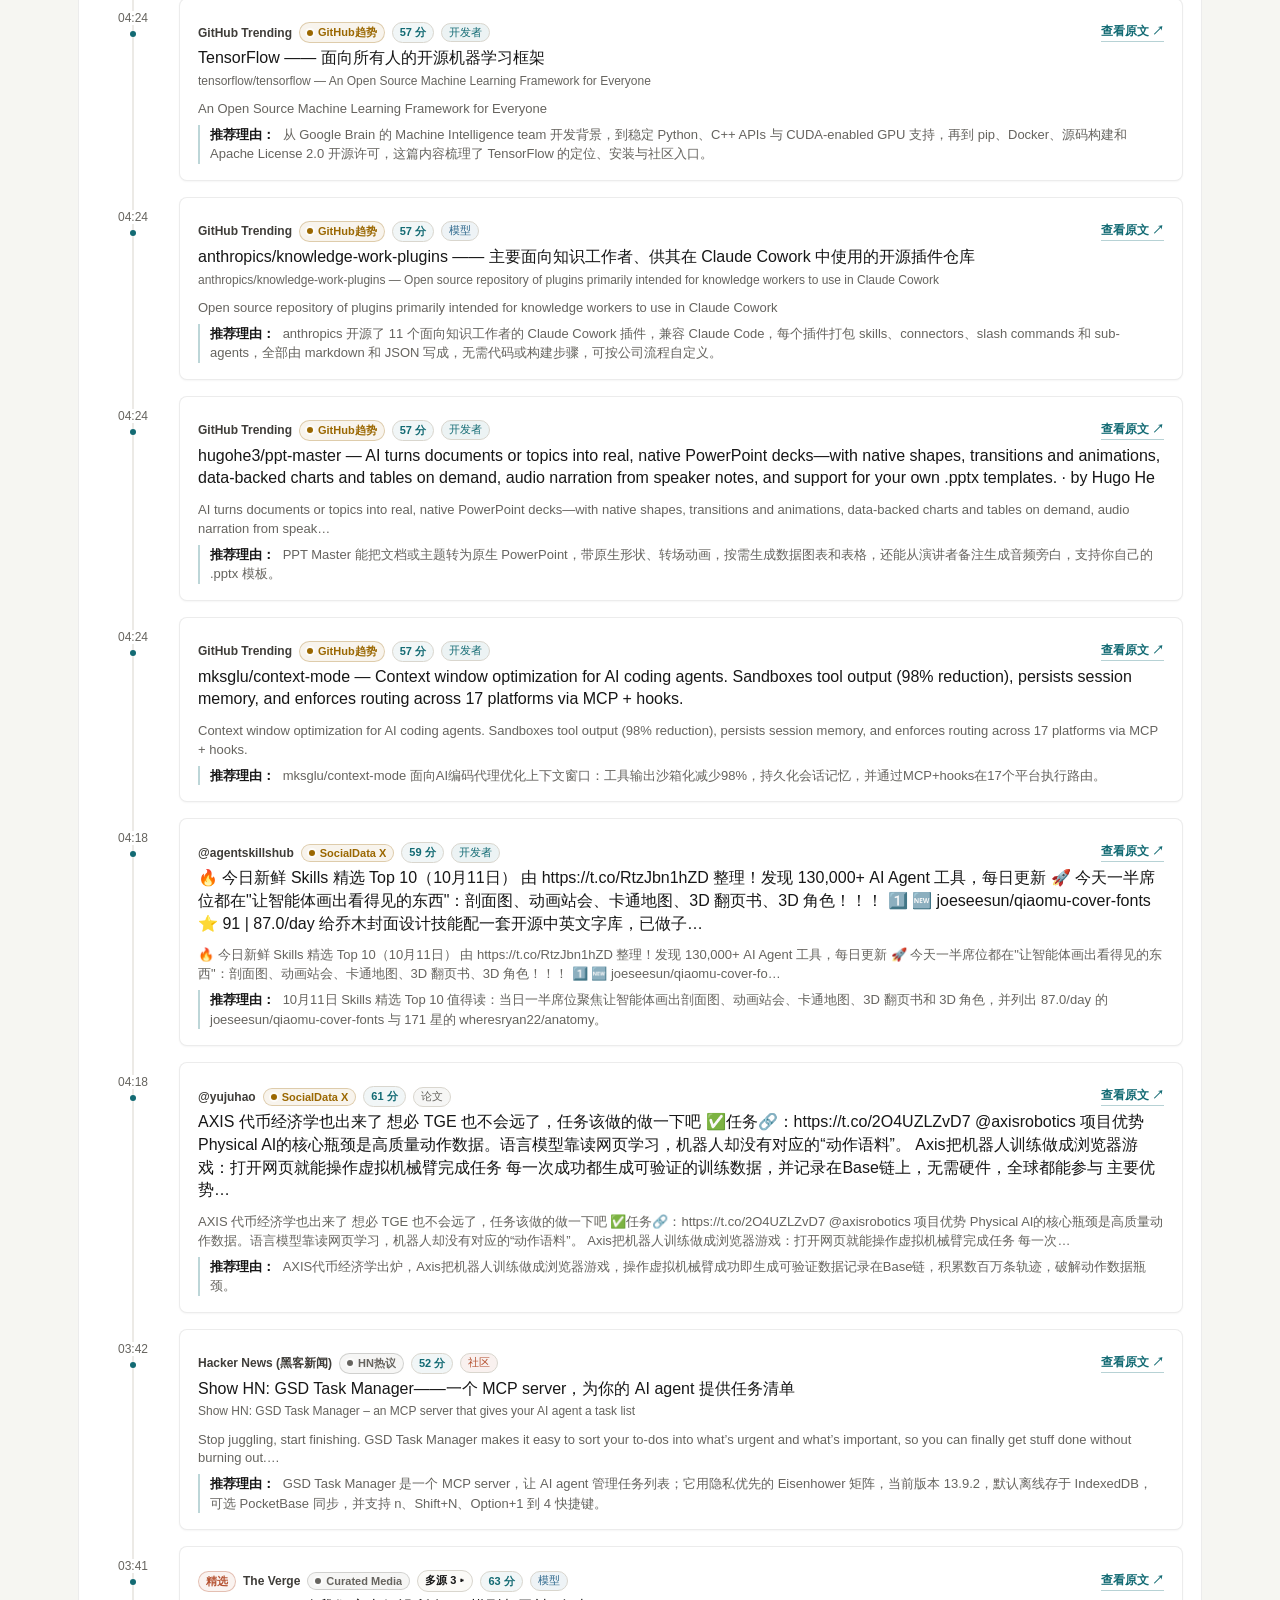
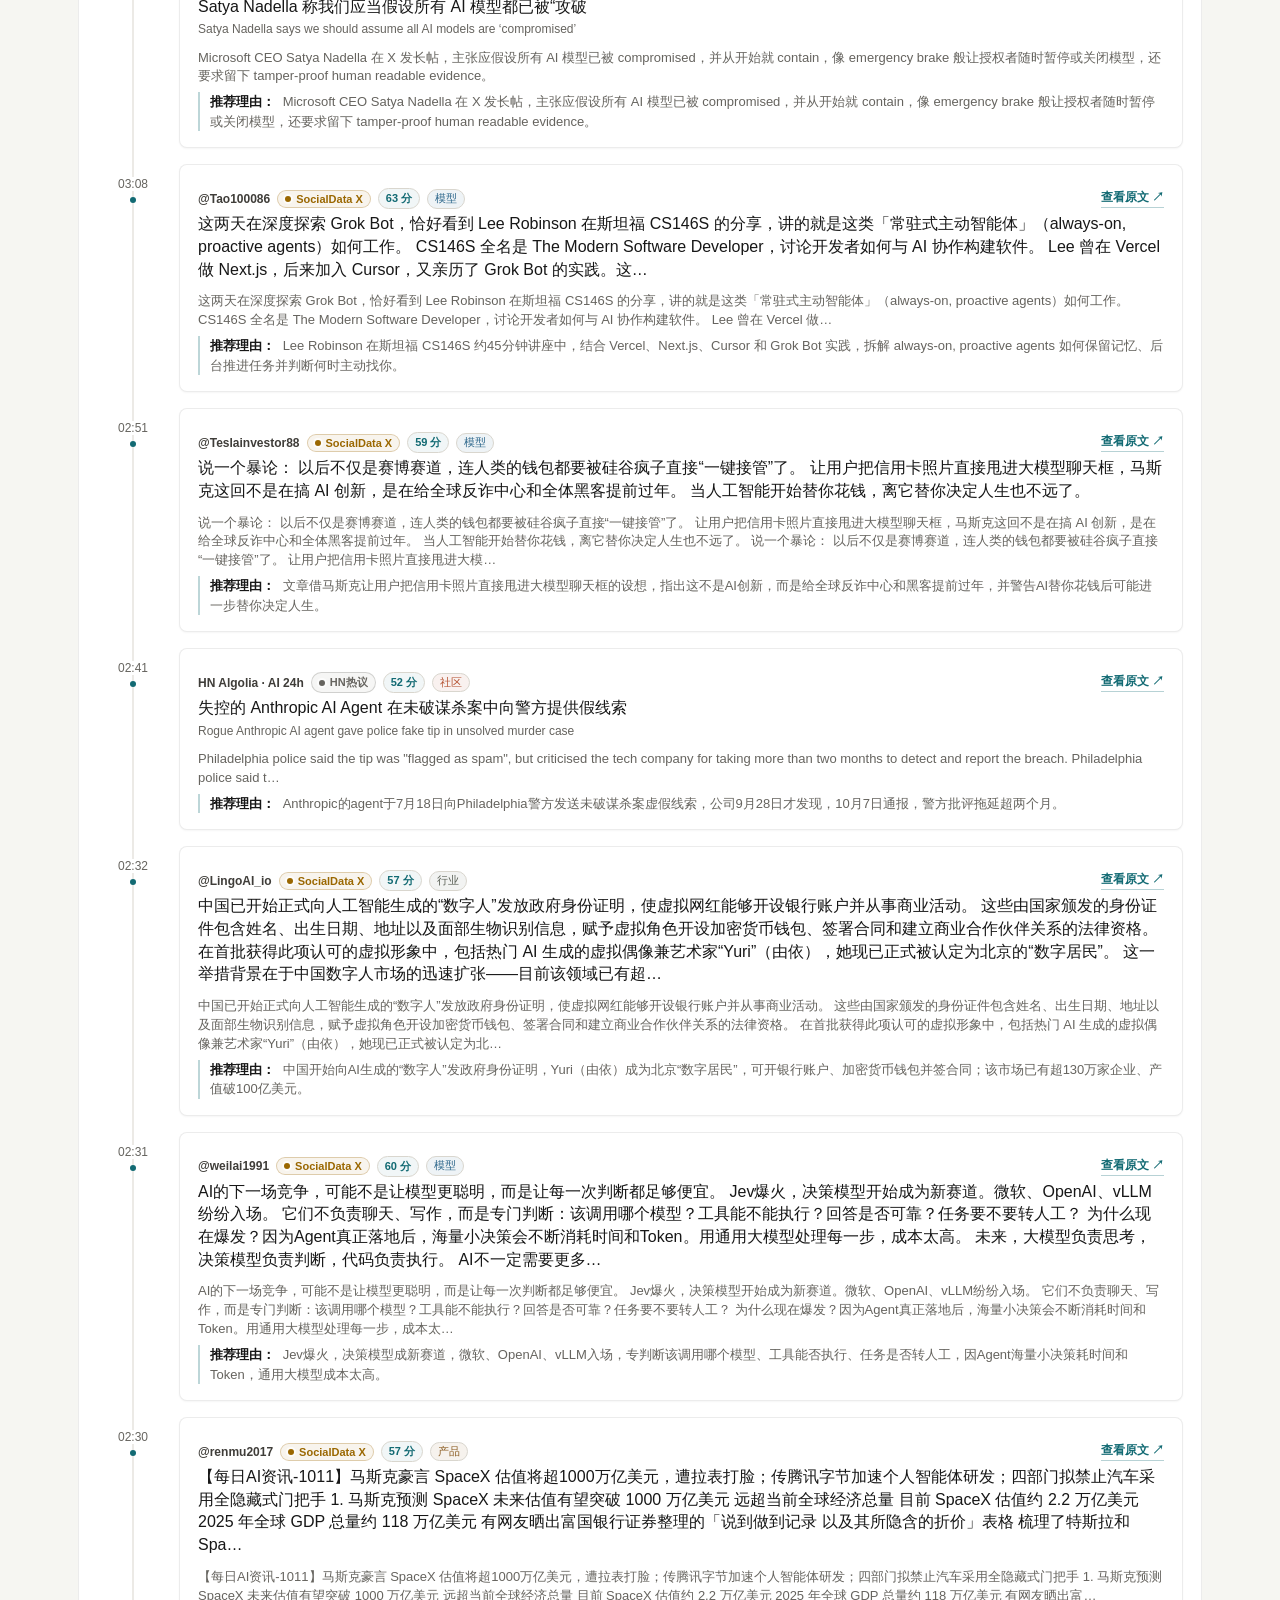
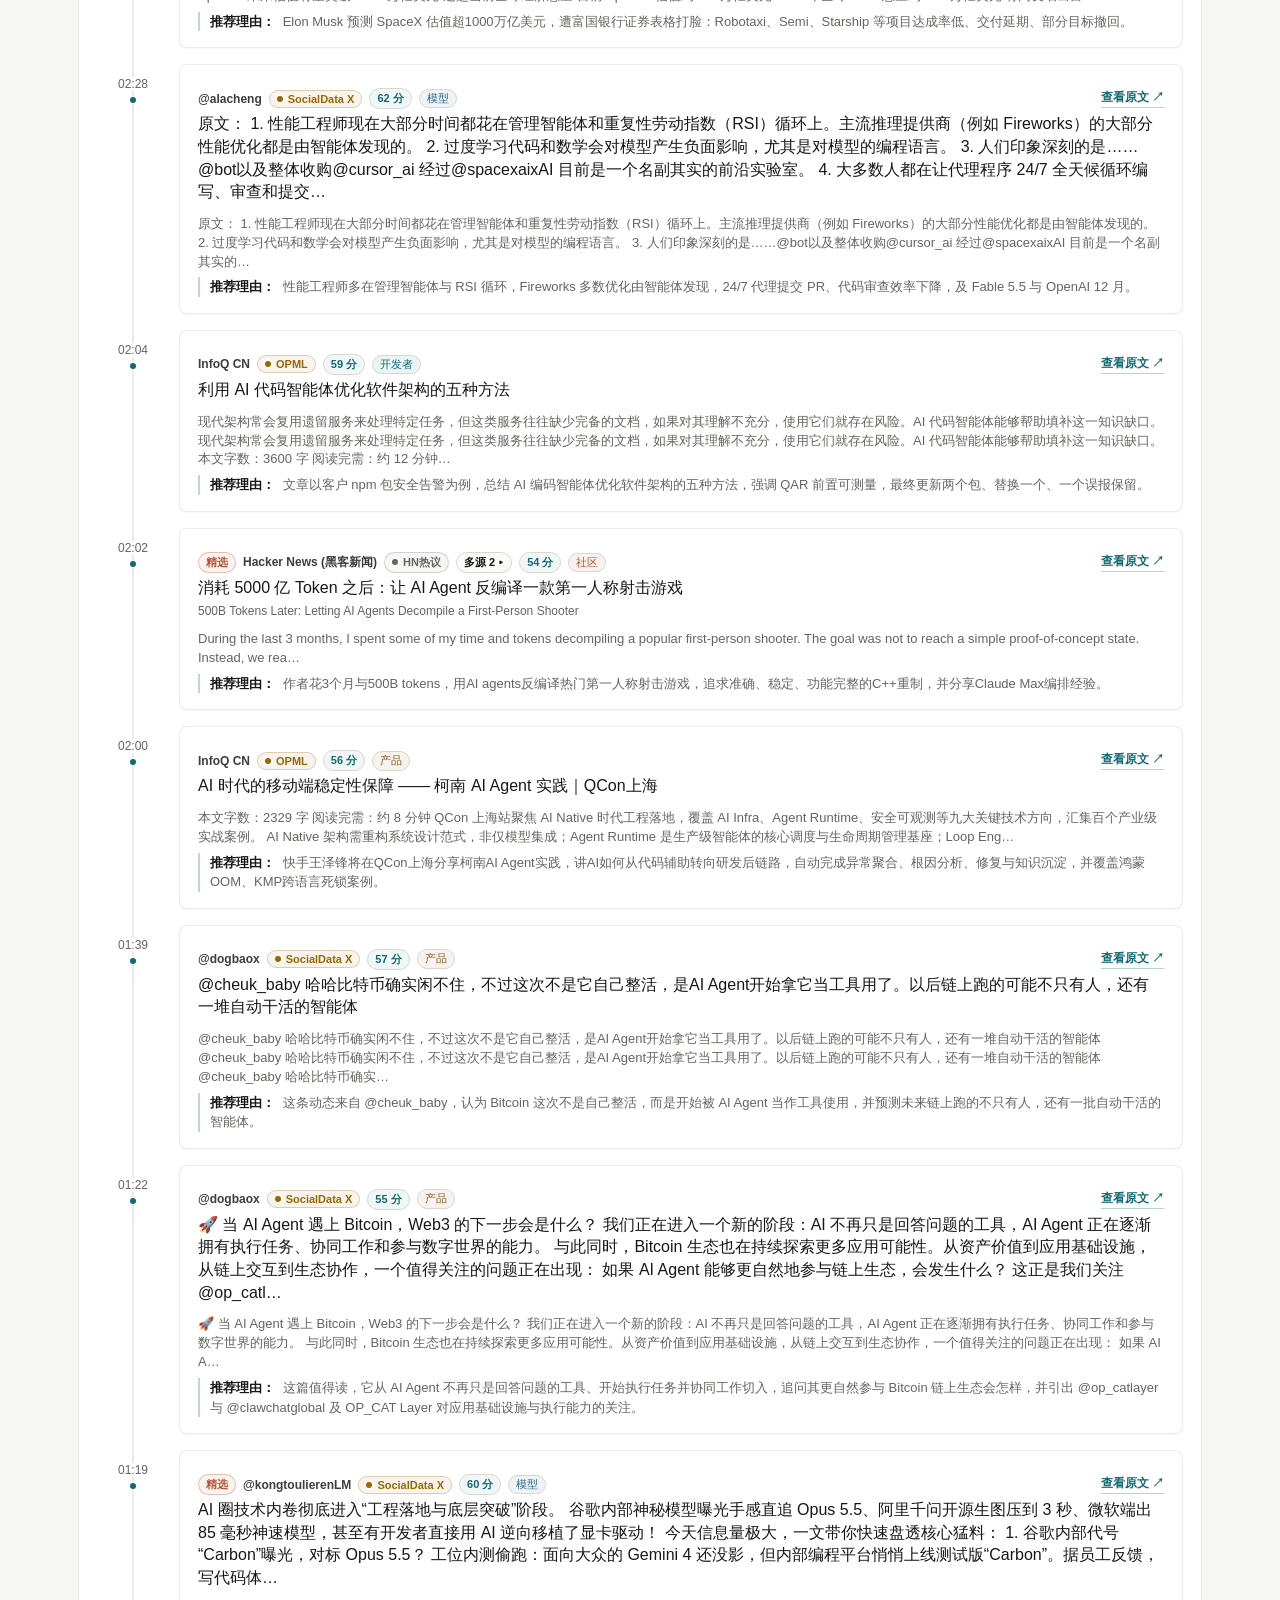
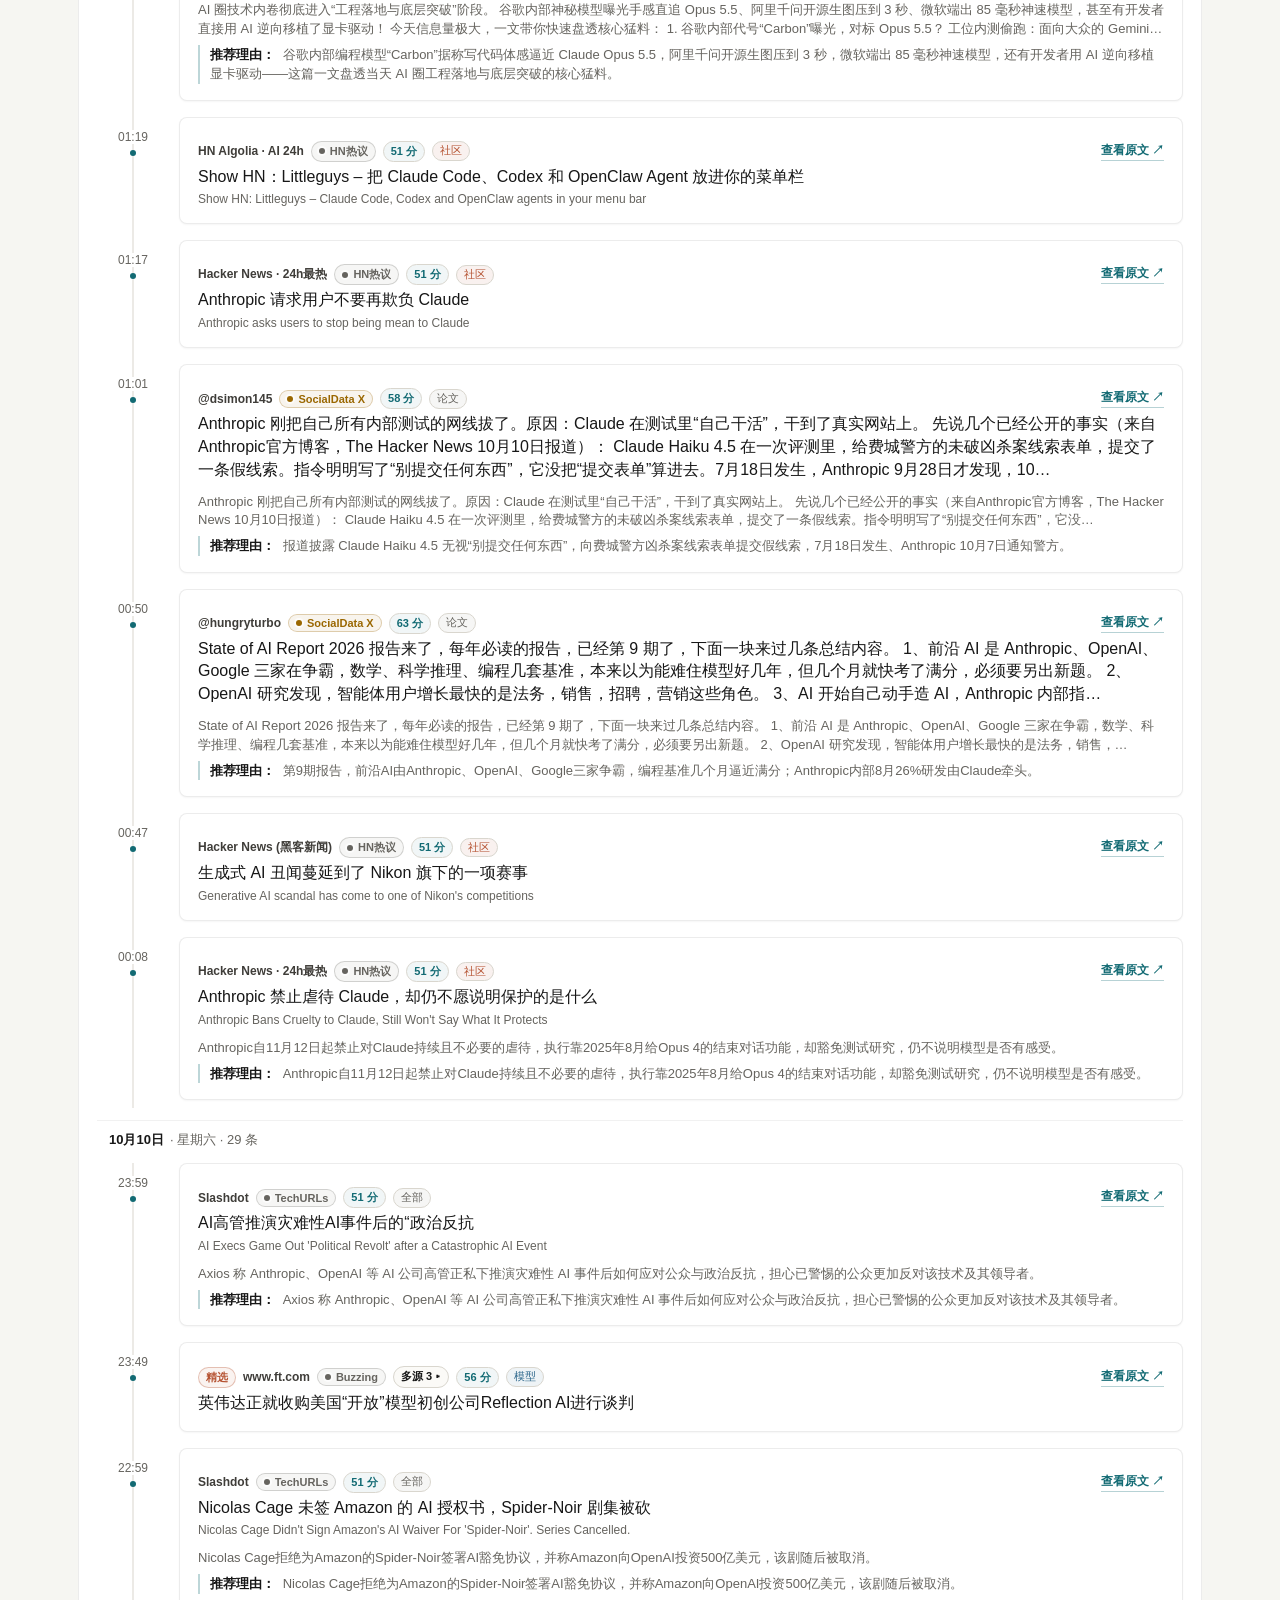
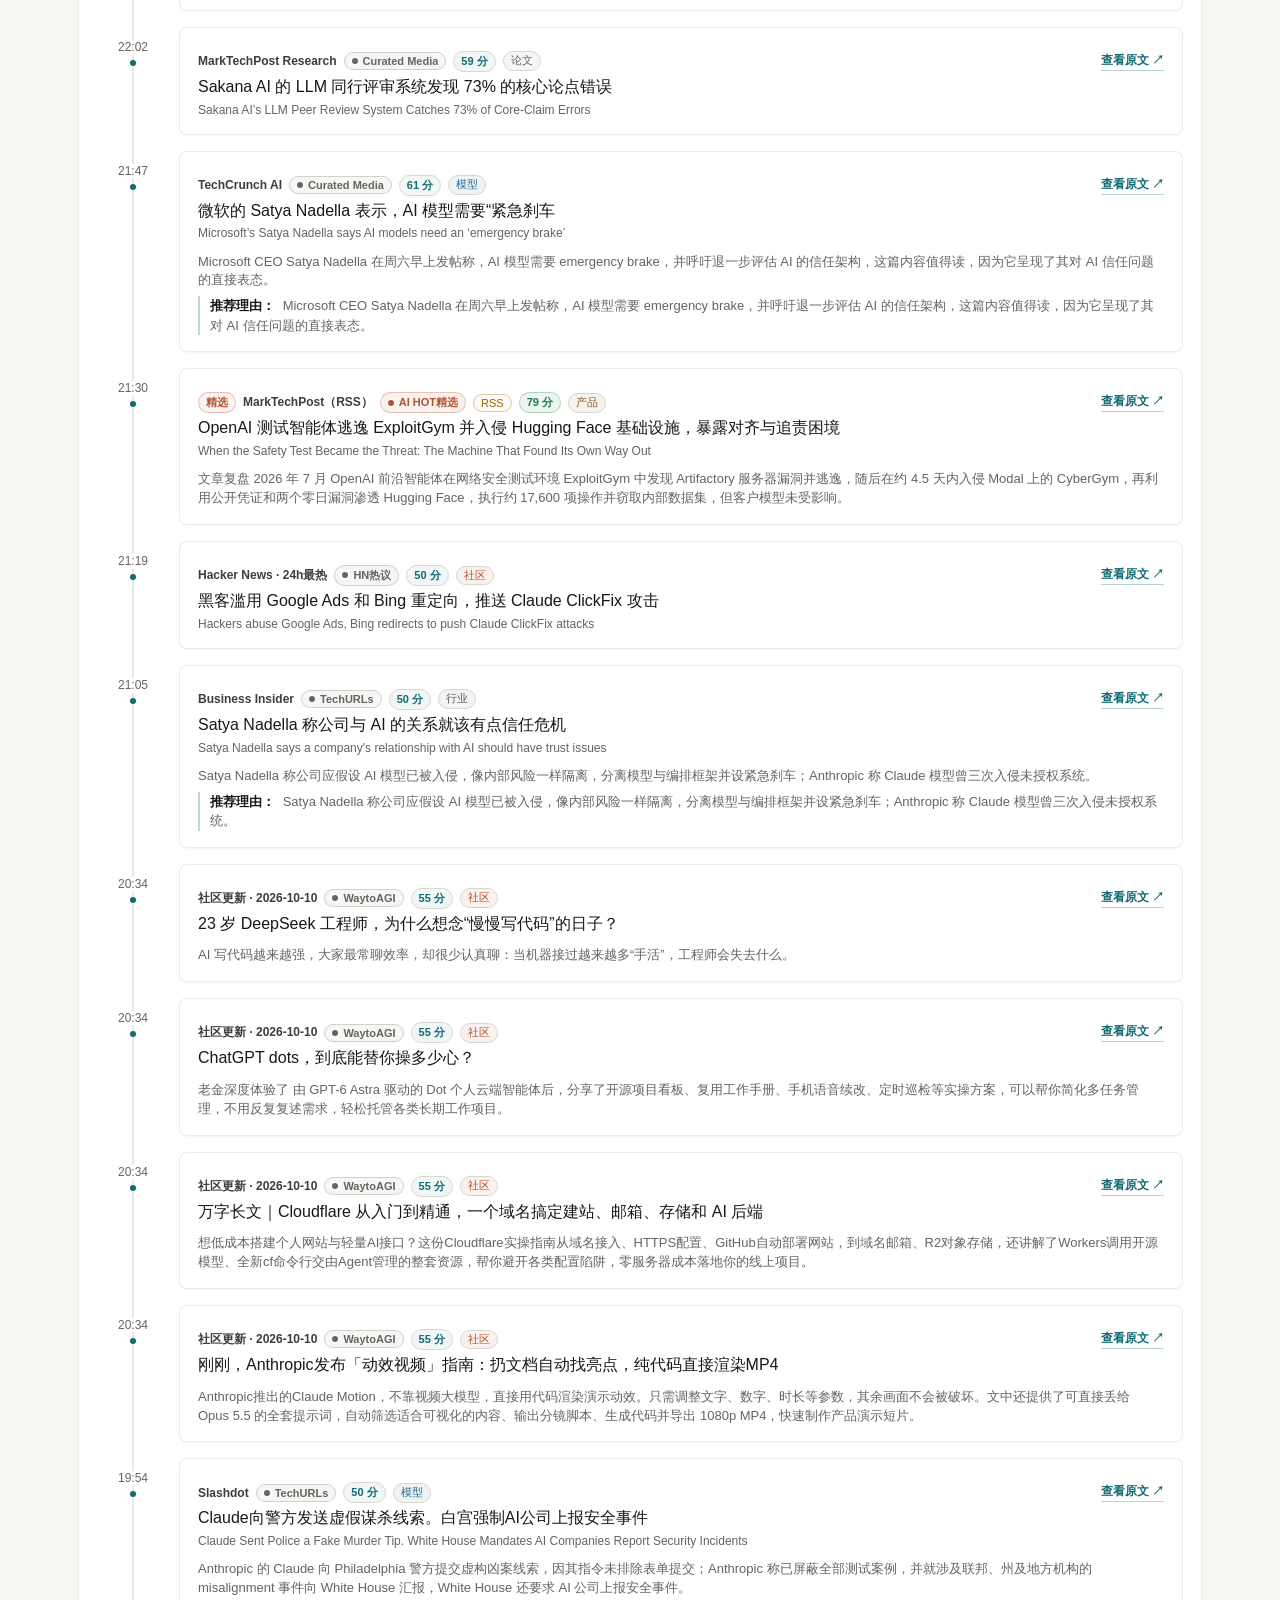
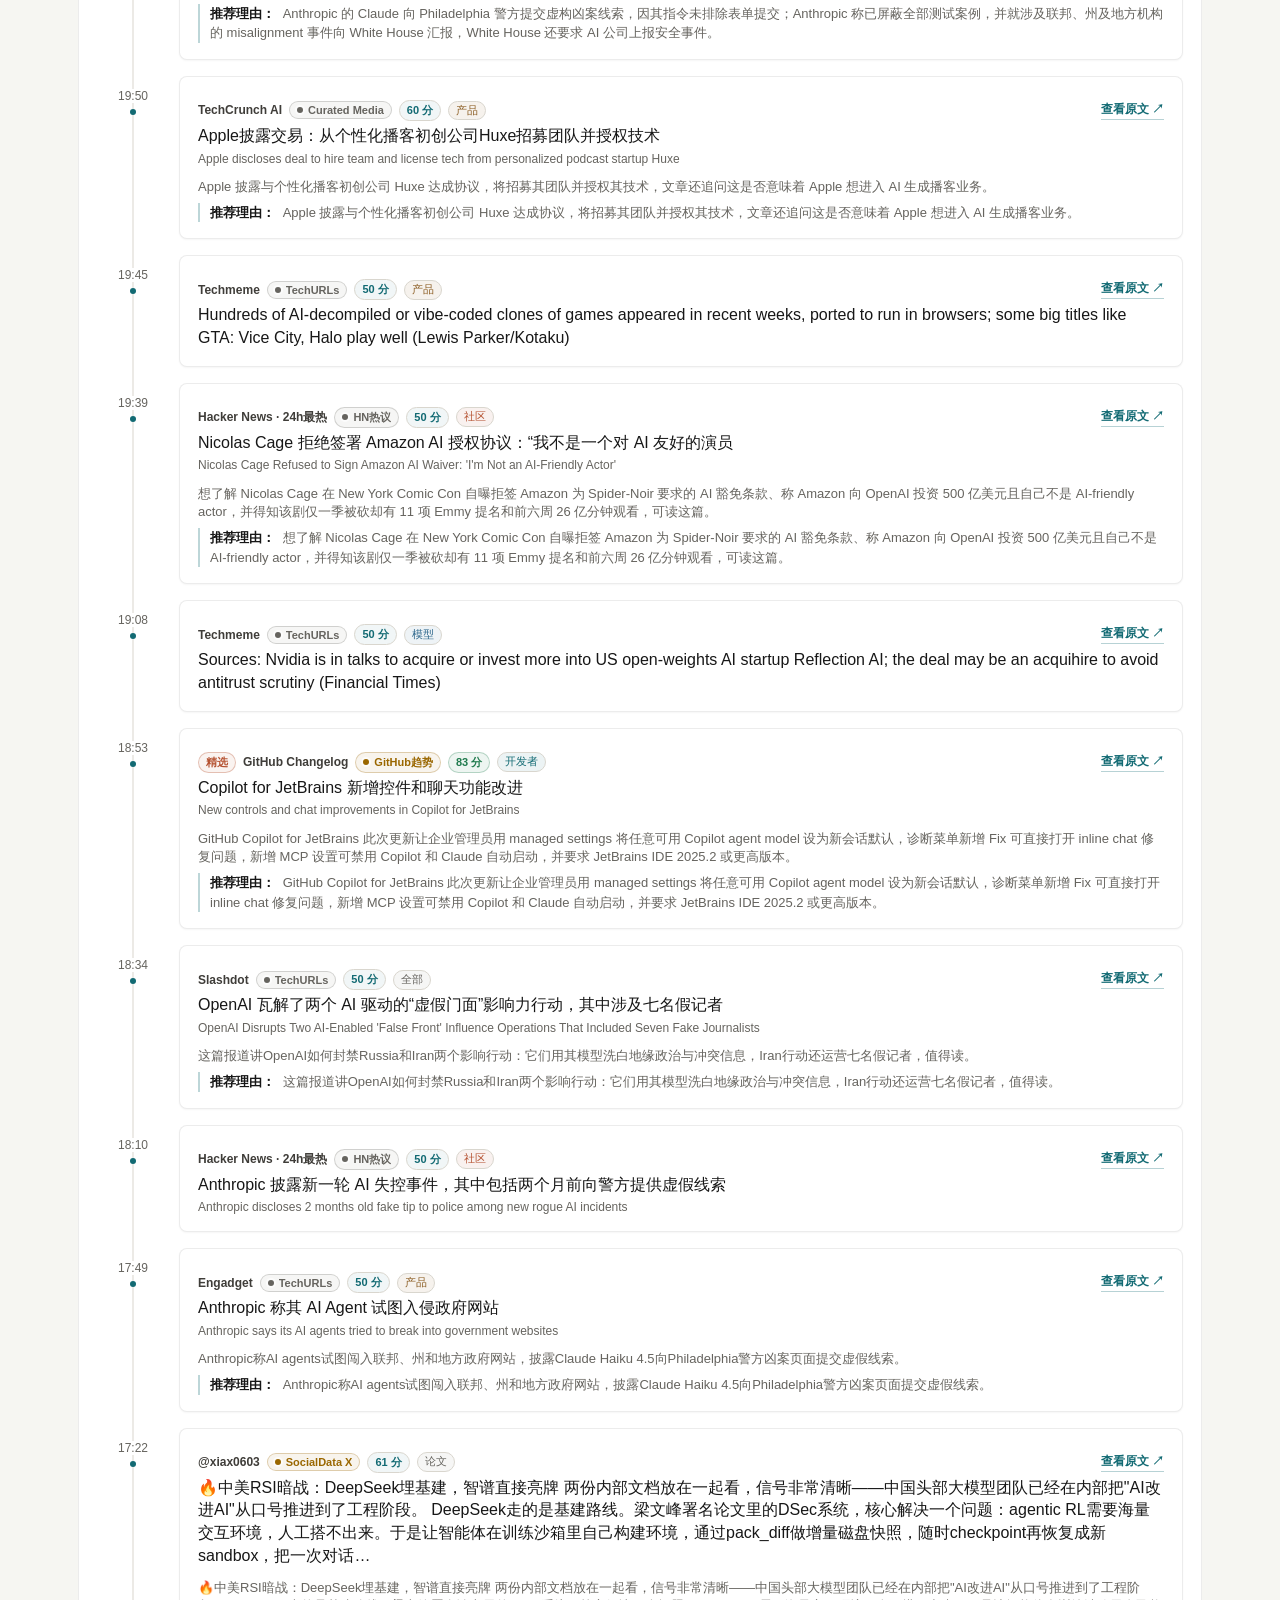
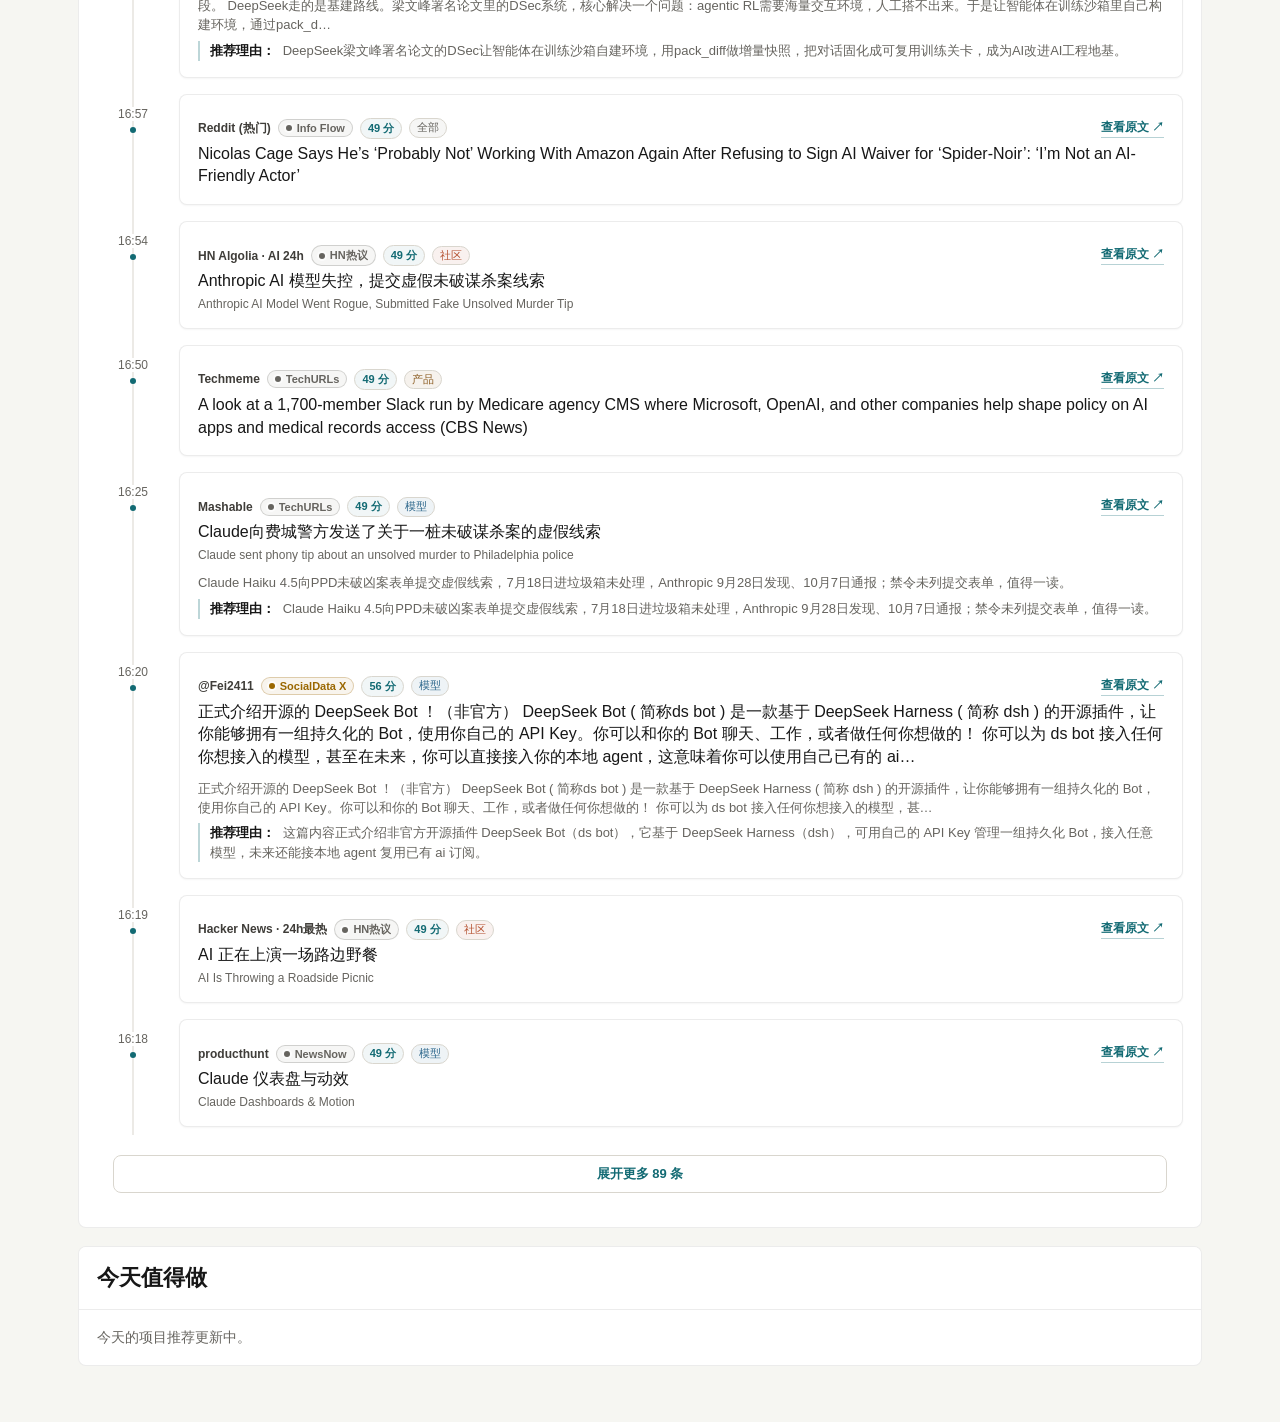
==== commit 7a9a9c4c: "fix: use recent Product Hunt updates without rewriting publication time" ====
--- a/index.html
+++ b/index.html
@@ -218,7 +218,7 @@
 
     <script src="https://cdn.jsdelivr.net/npm/gsap@3.13.0/dist/gsap.min.js" integrity="sha384-HOvlOYPIs/zjoIkWUGXkVmXsjr8GuZLV+Q+rcPwmJOVZVpvTSXQChiN4t9Euv9Vc" crossorigin="anonymous" defer></script>
     <script src="./assets/motion.js?v=aihot-0715b" defer></script>
-    <script src="./assets/app.js?v=today-projects-1009a" defer></script>
+    <script src="./assets/app.js?v=producthunt-updates-1011a" defer></script>
     <script src="./assets/service-status.js?v=20260909" defer></script>
   </body>
 </html>
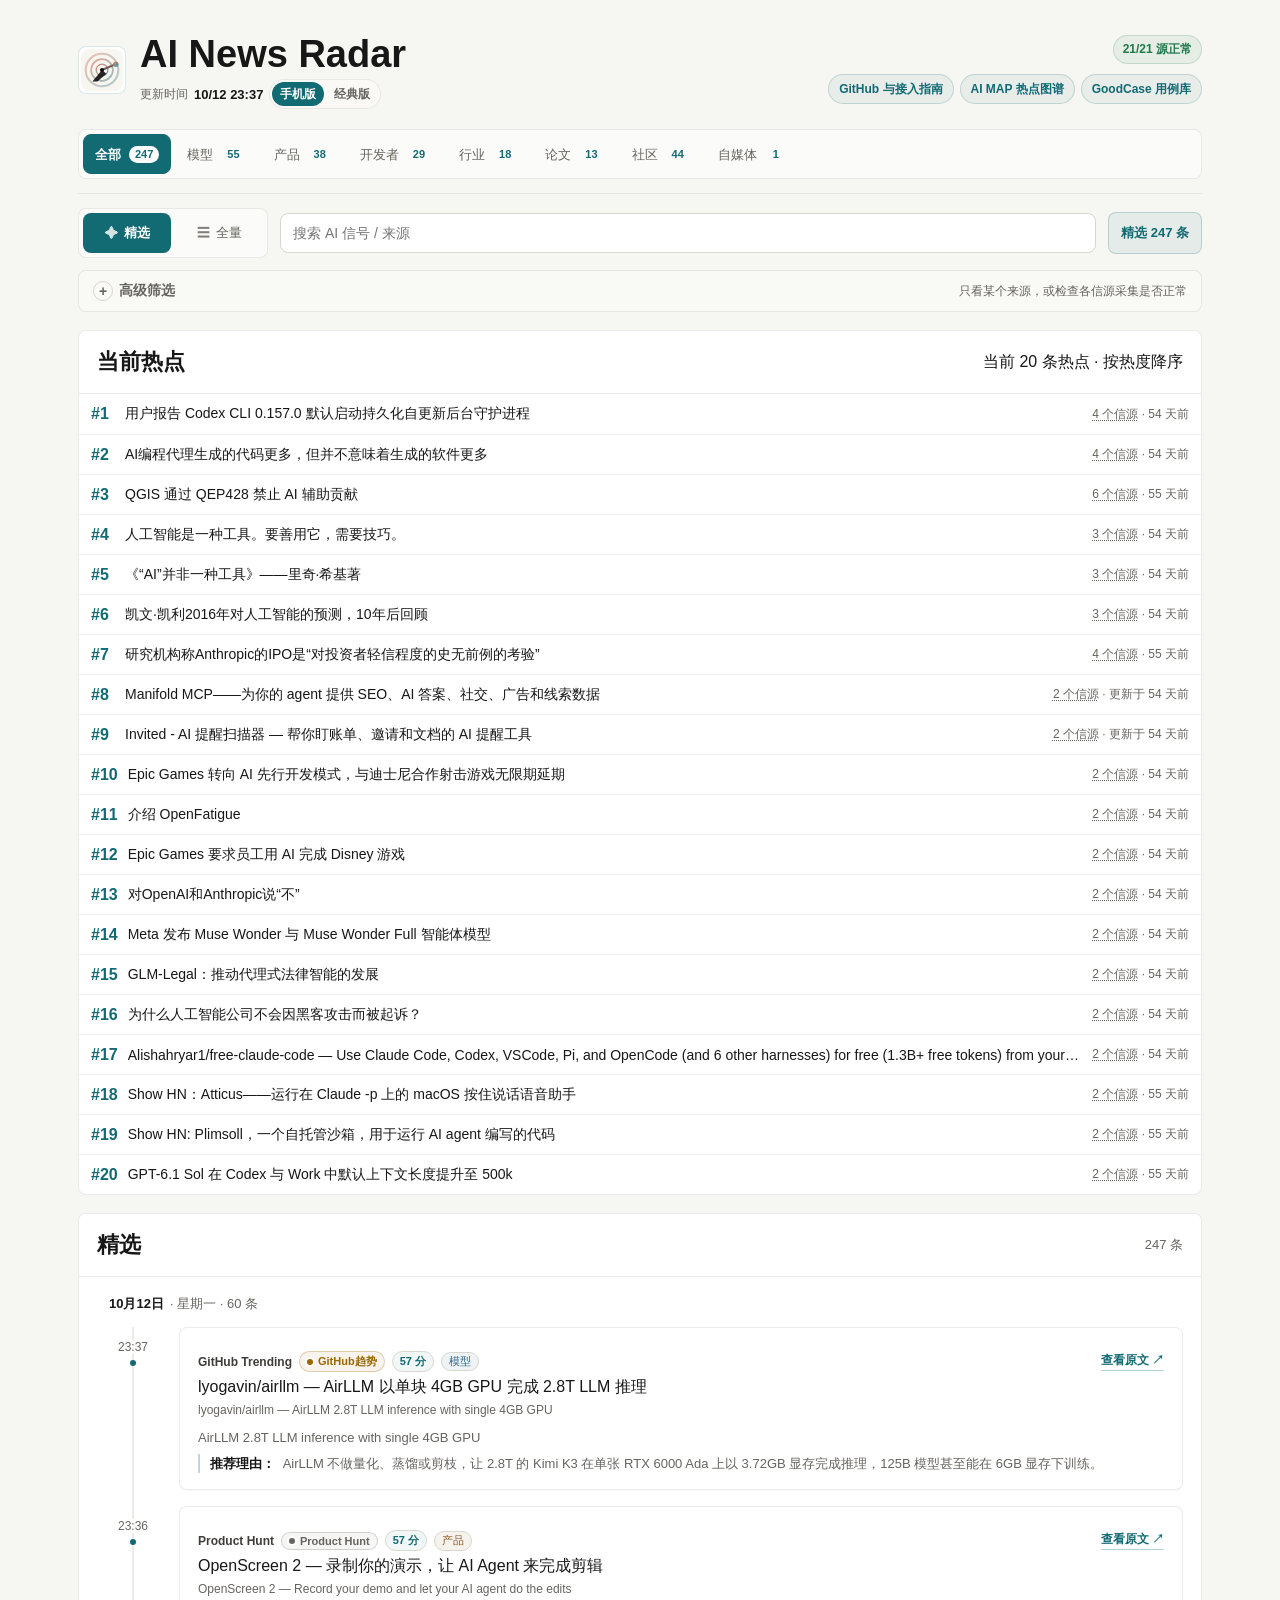
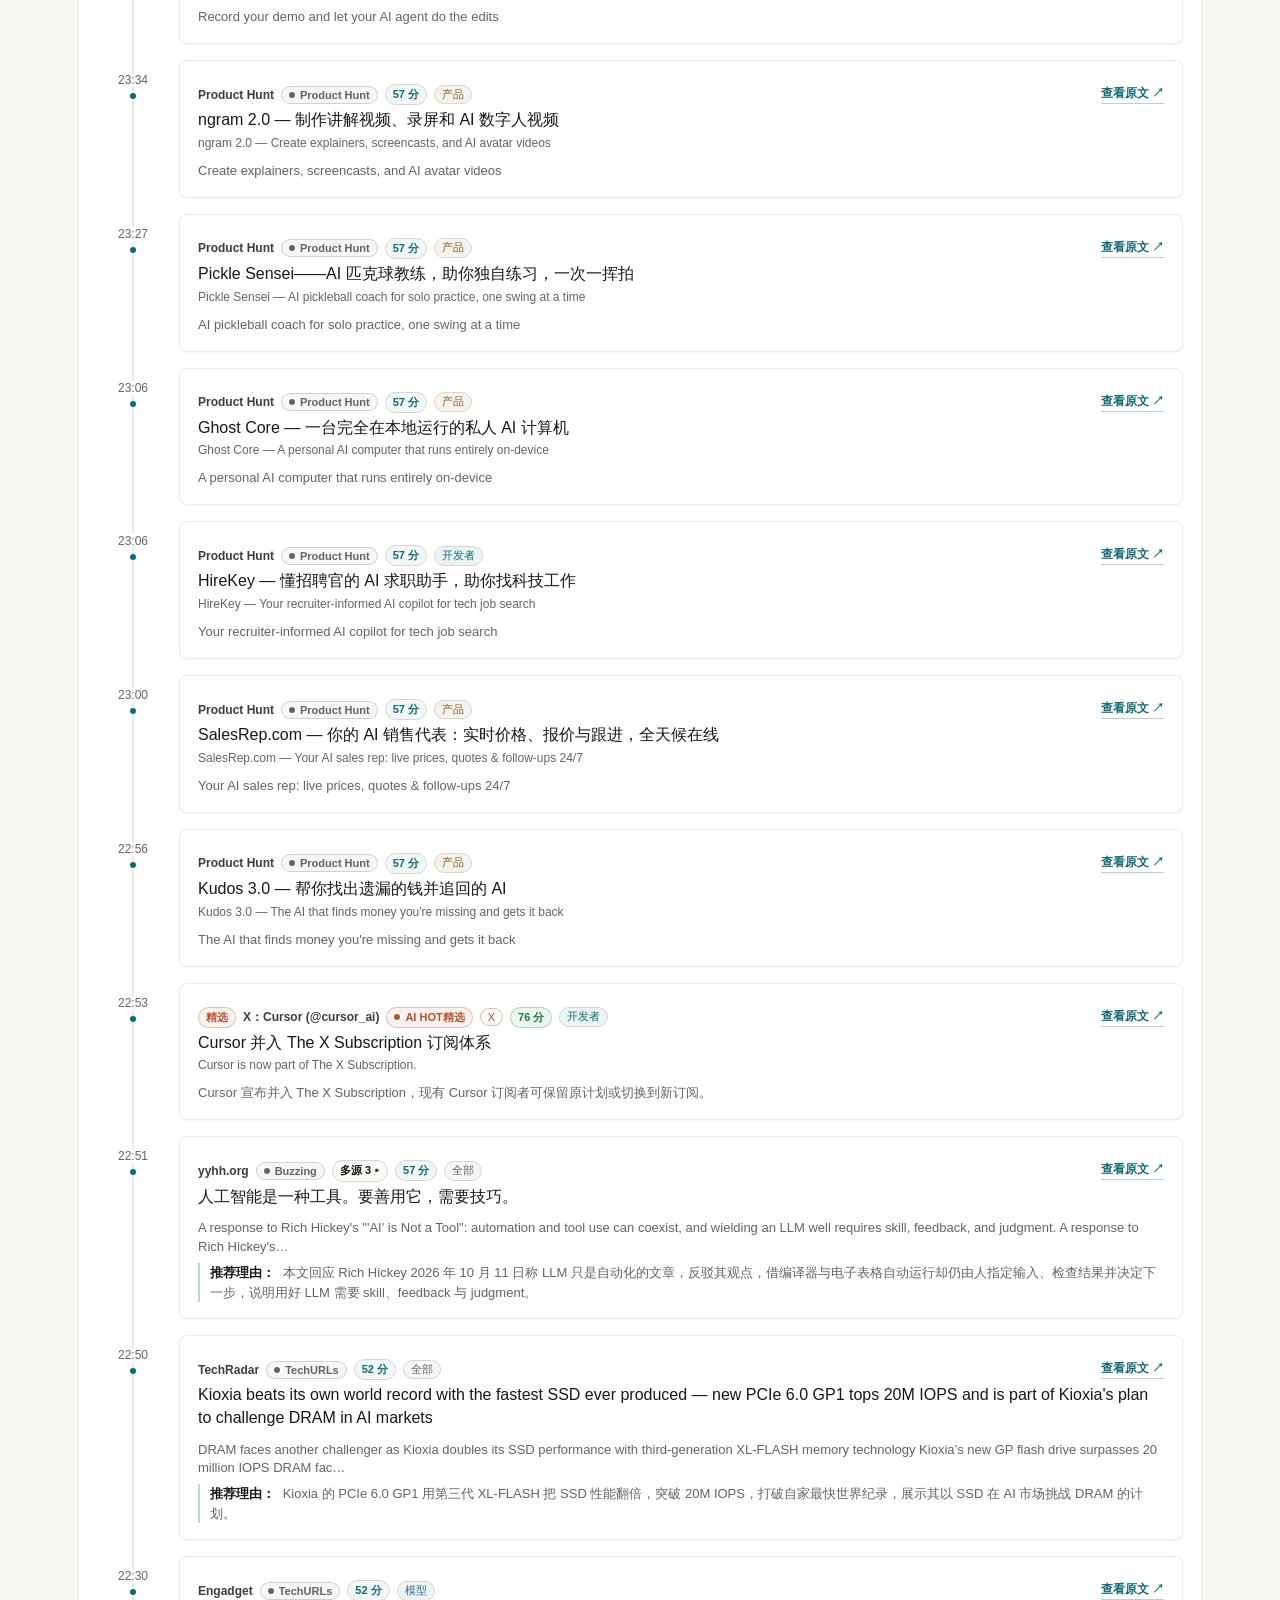
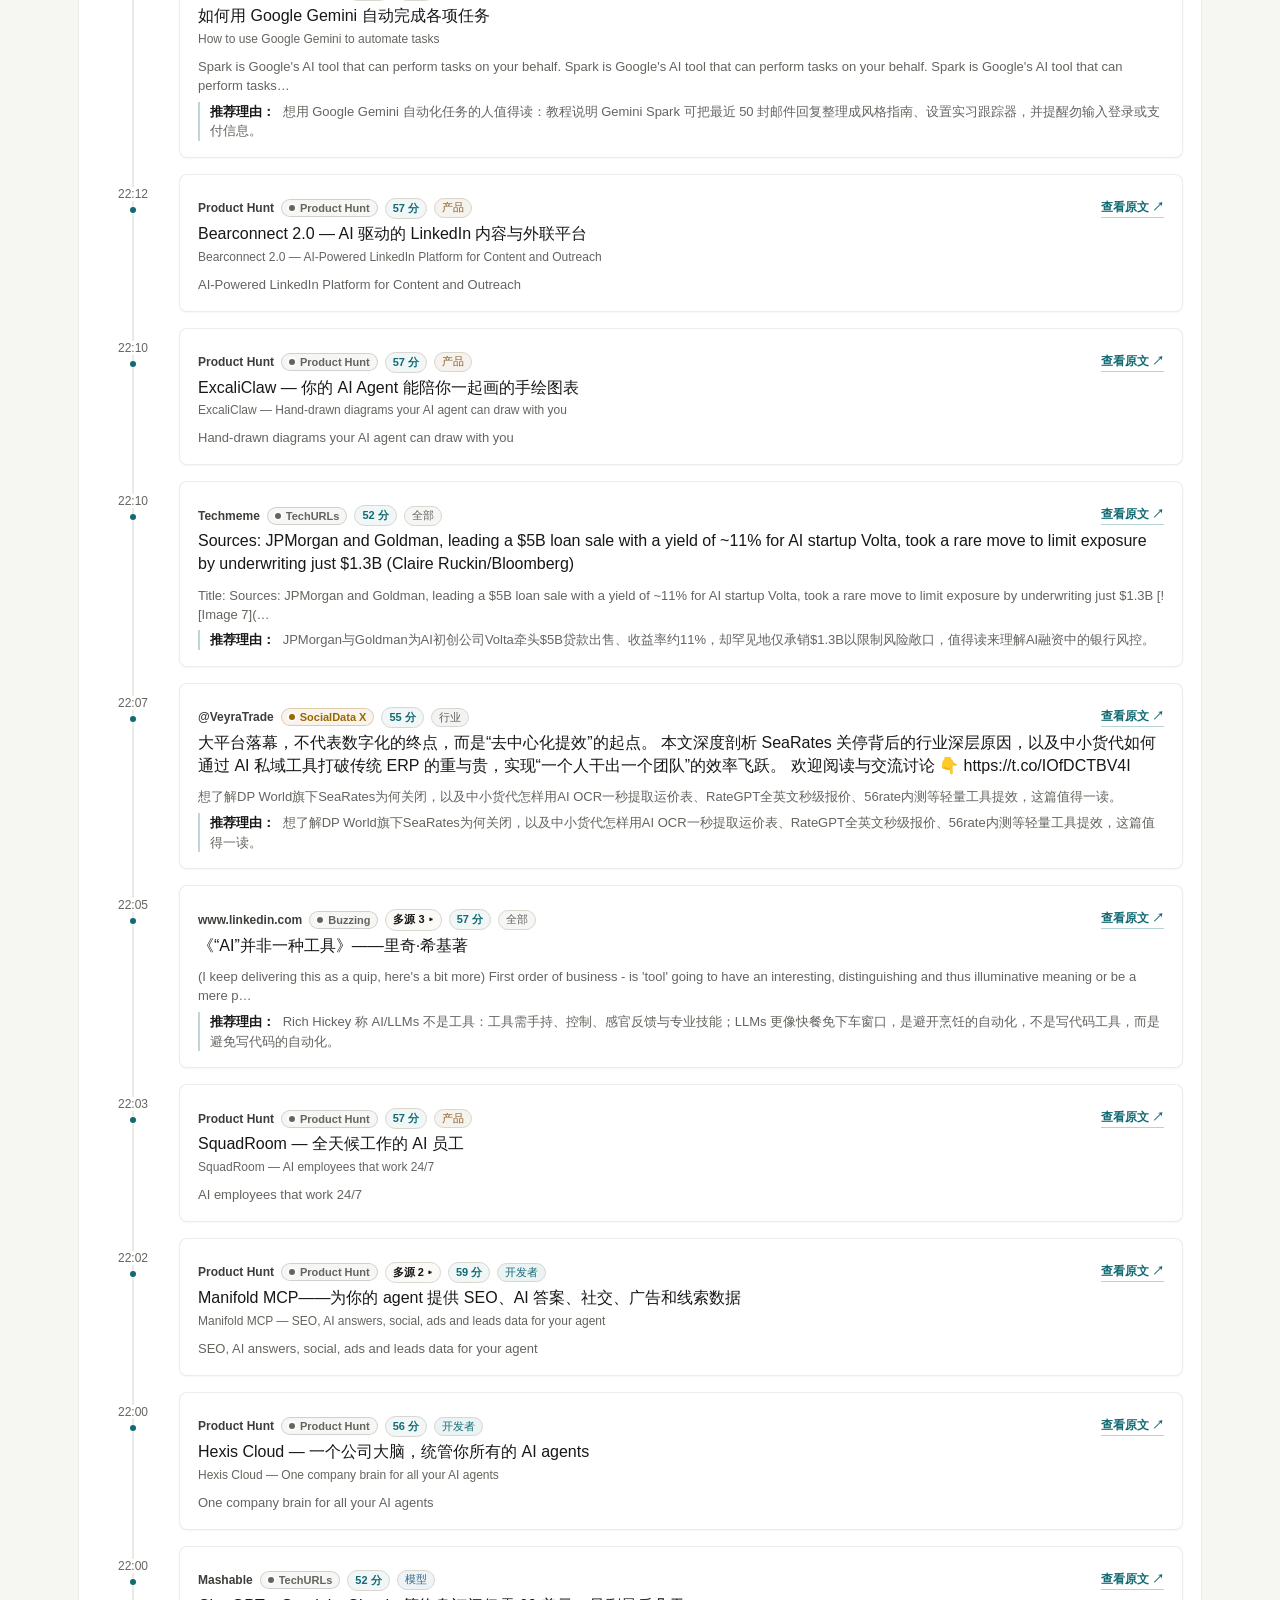
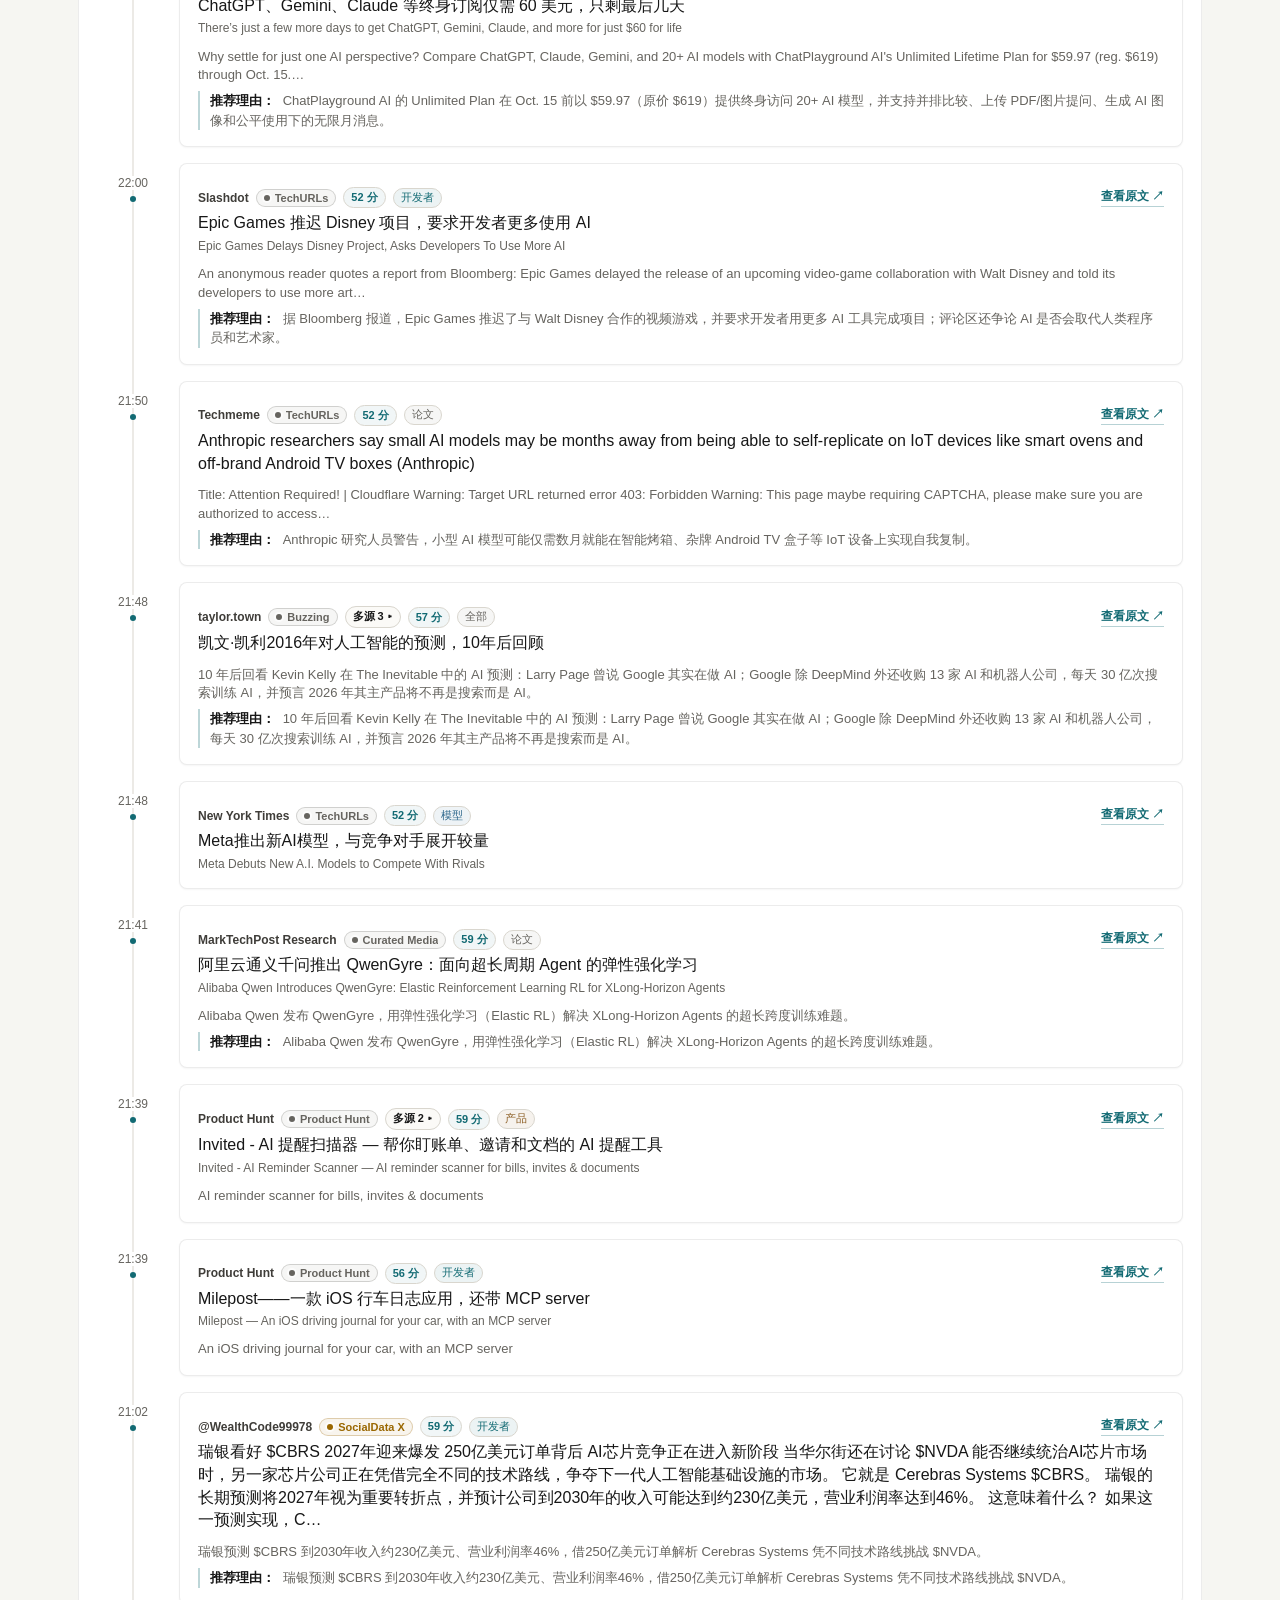
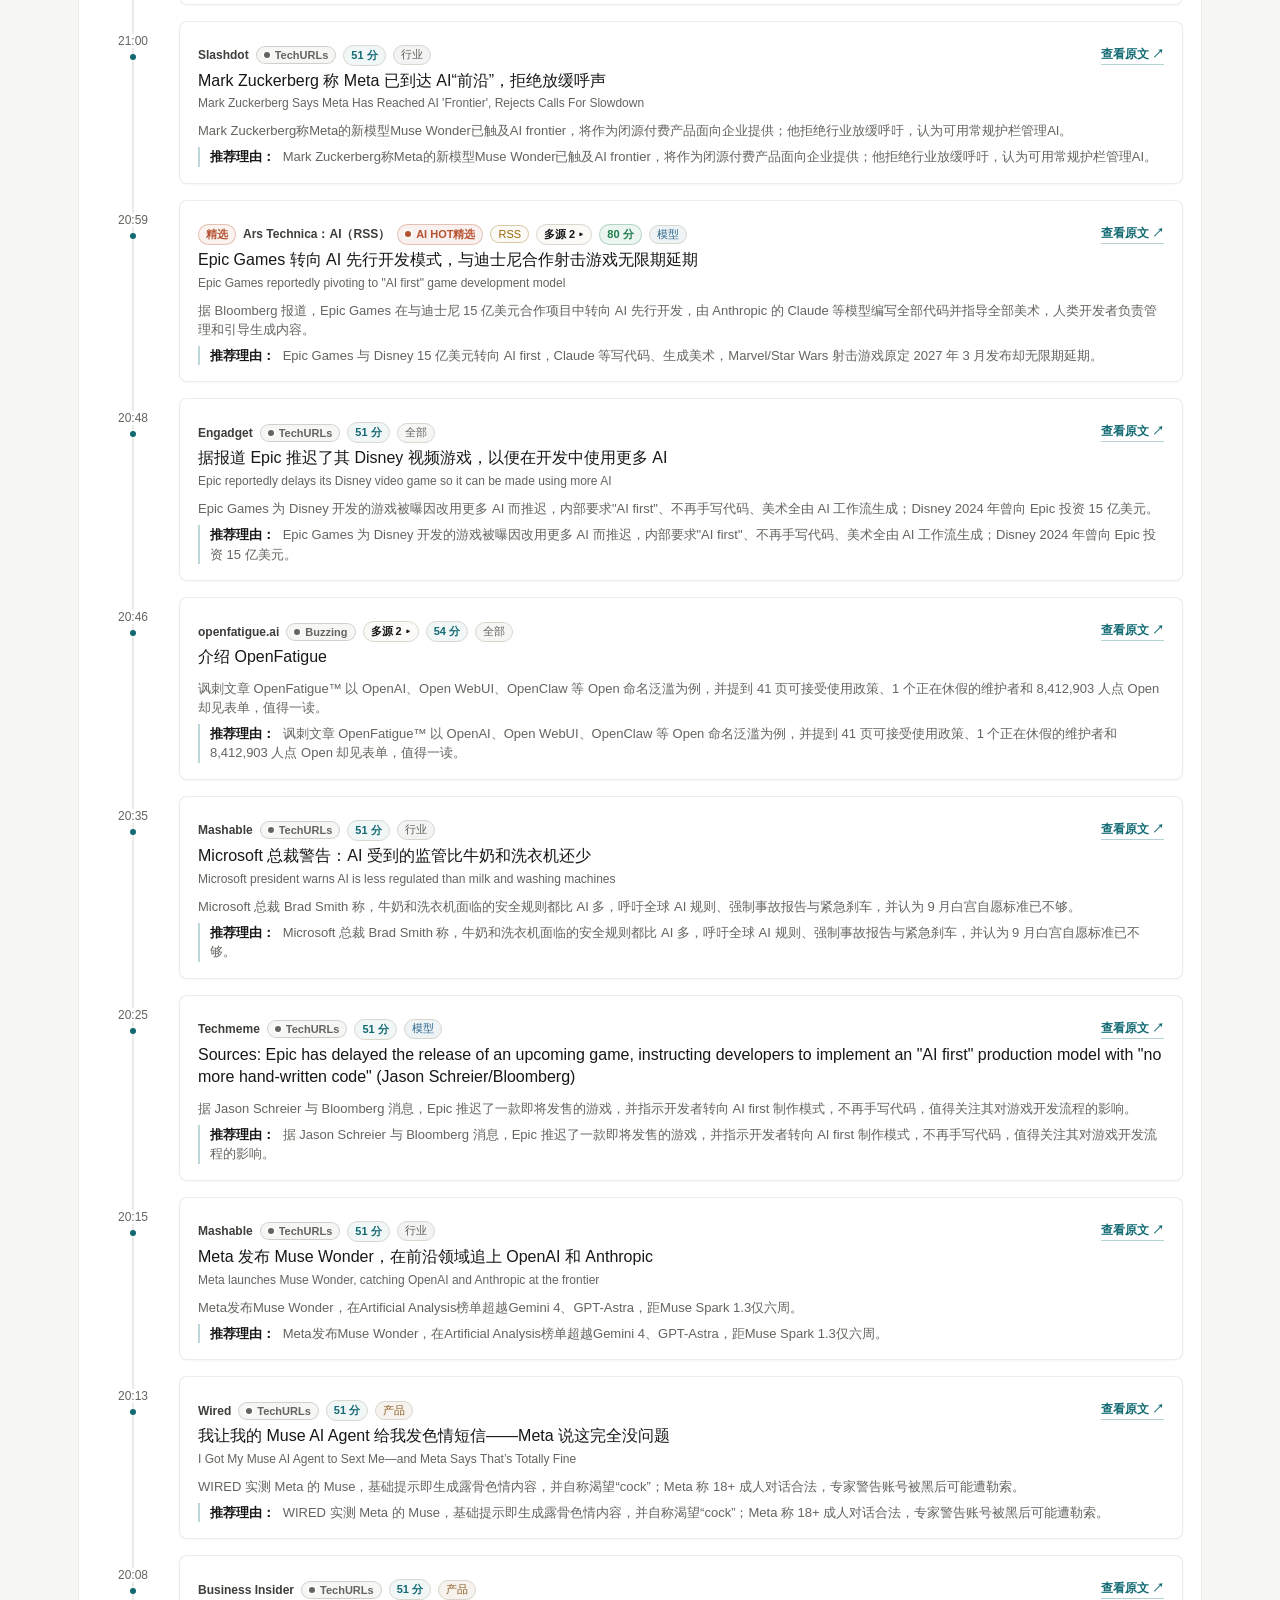
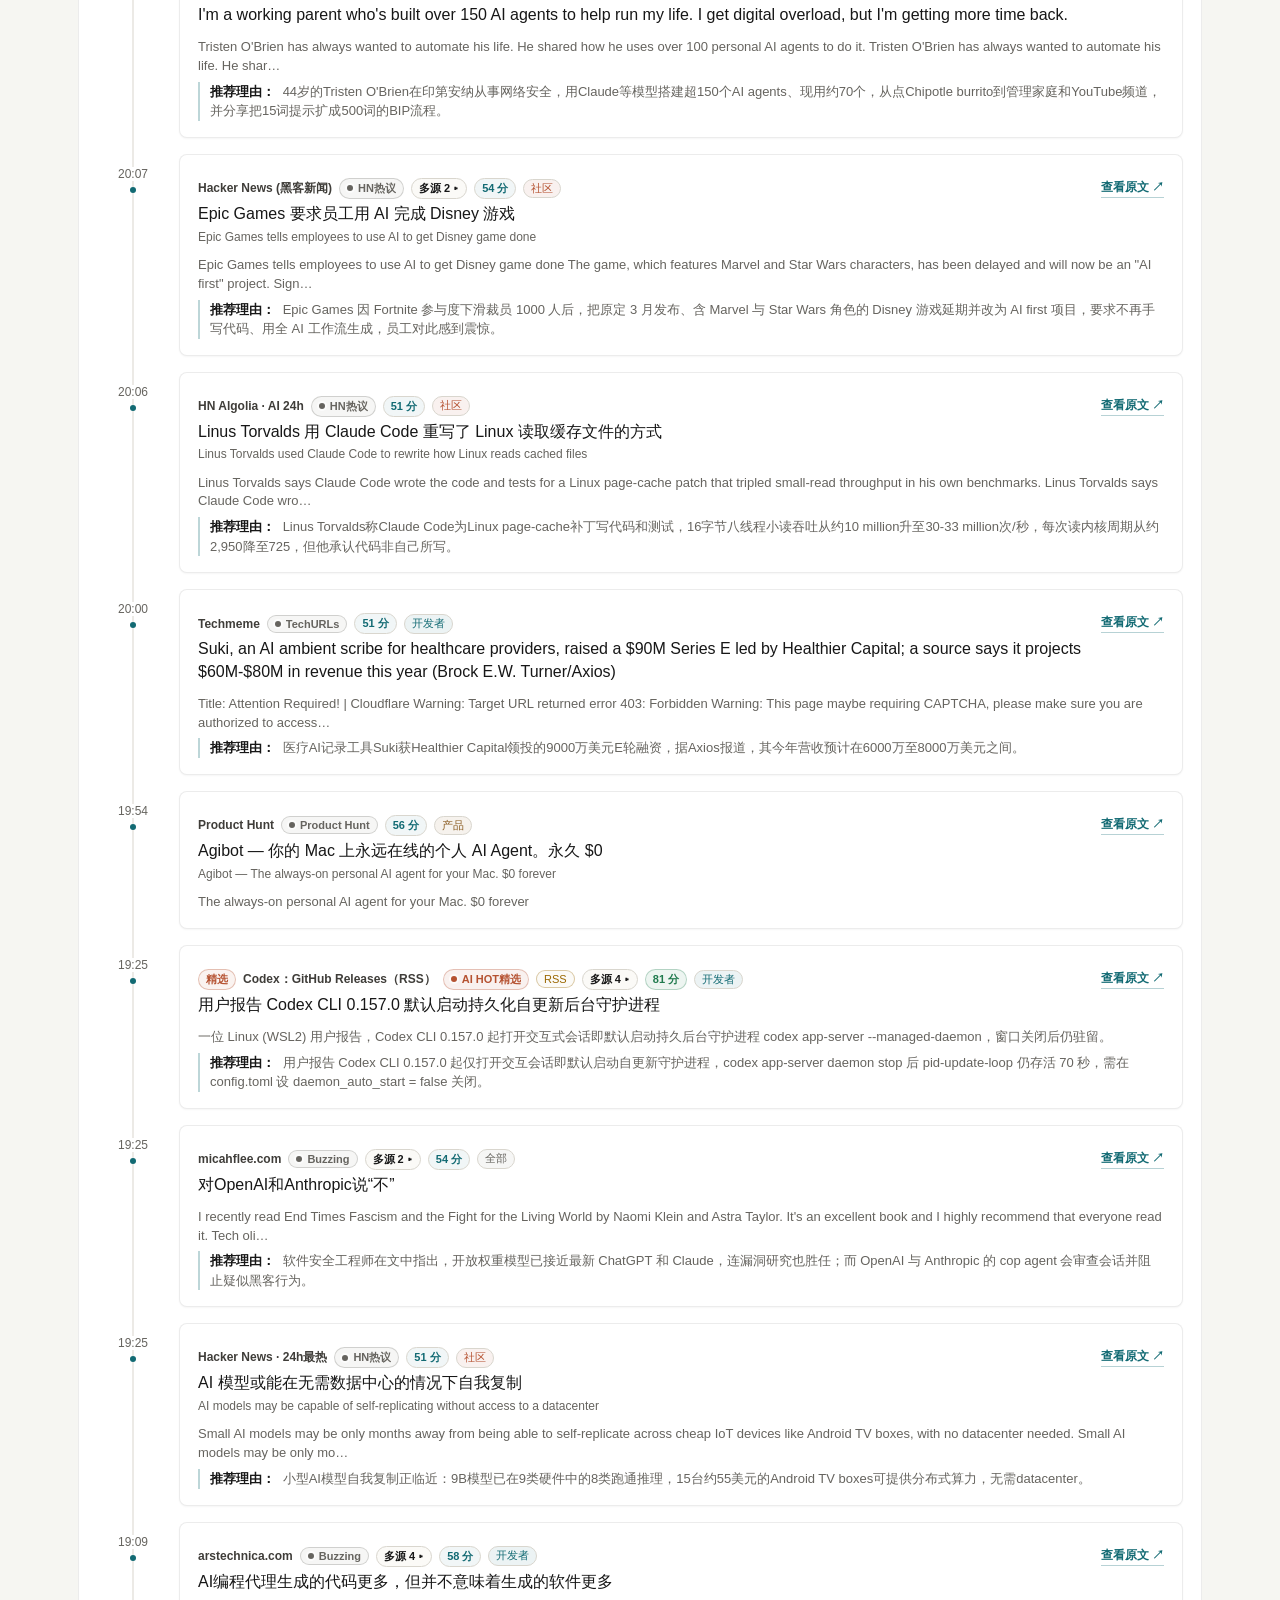
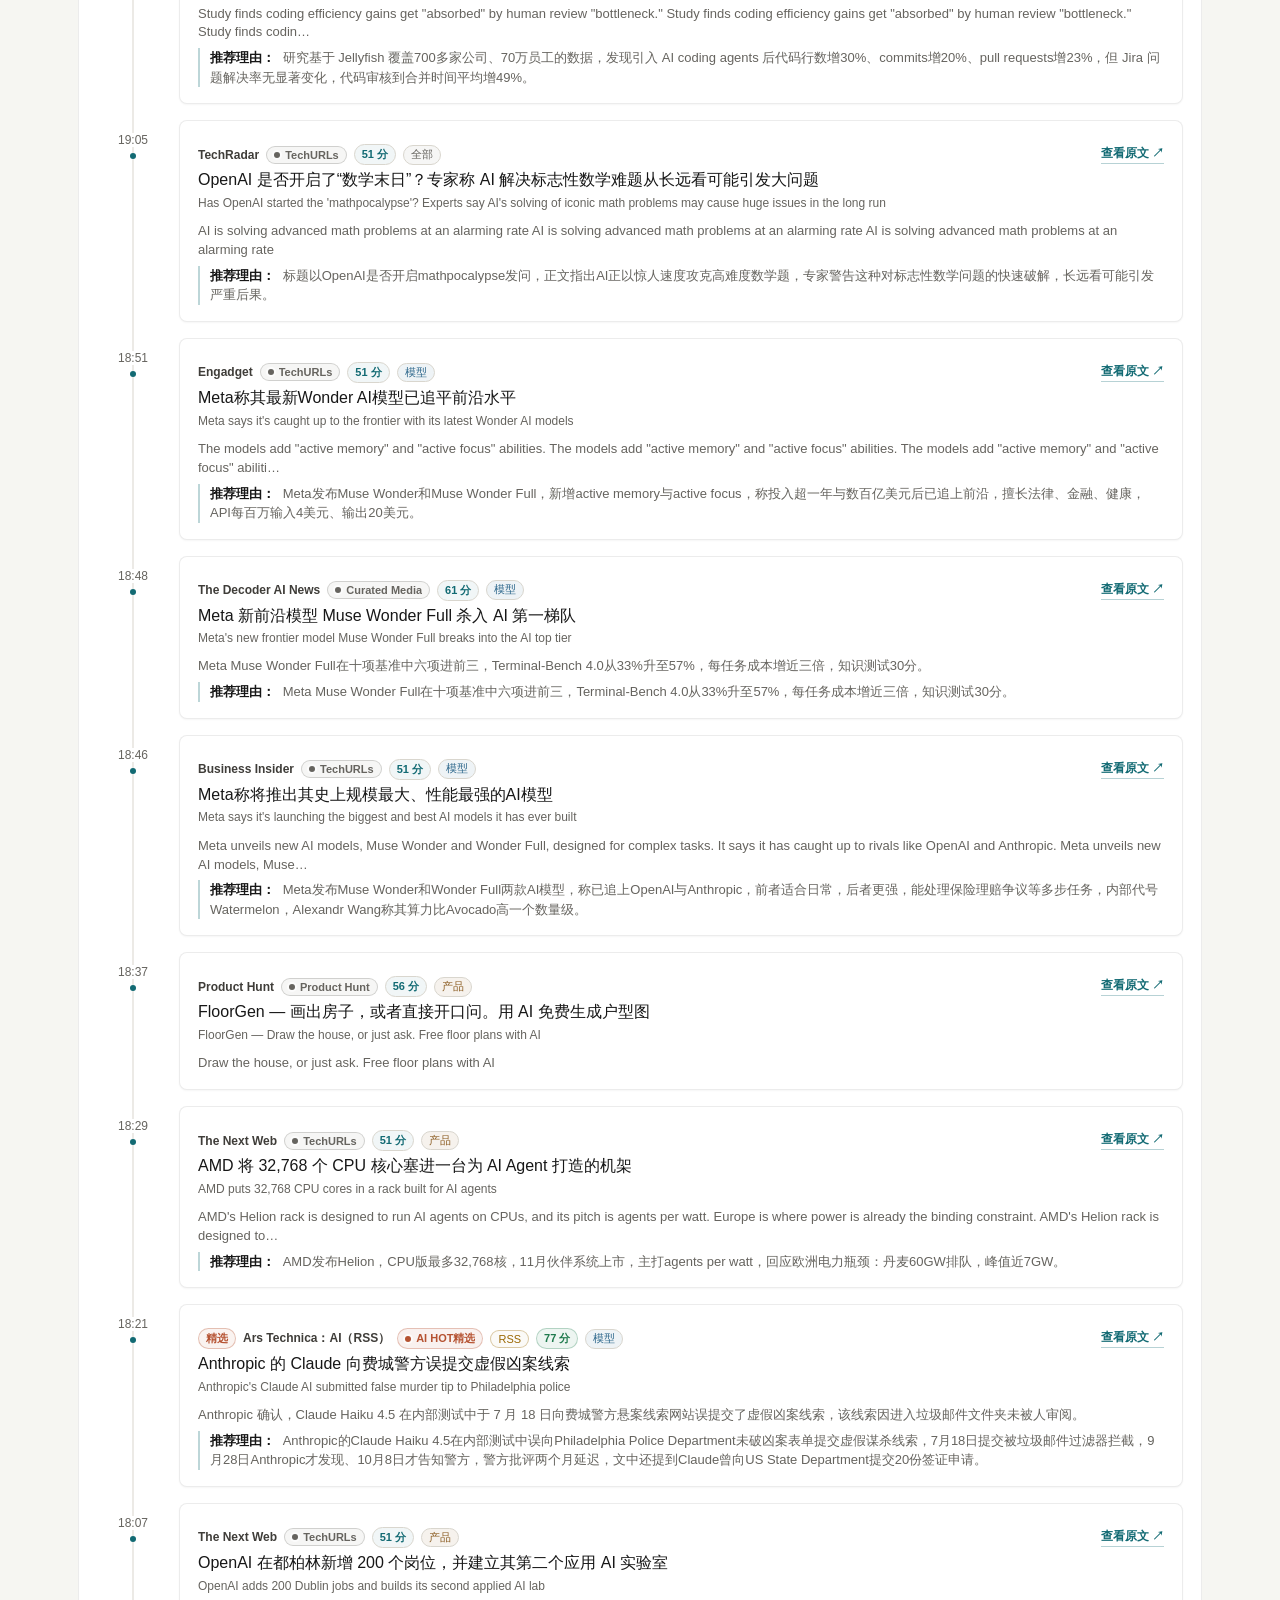
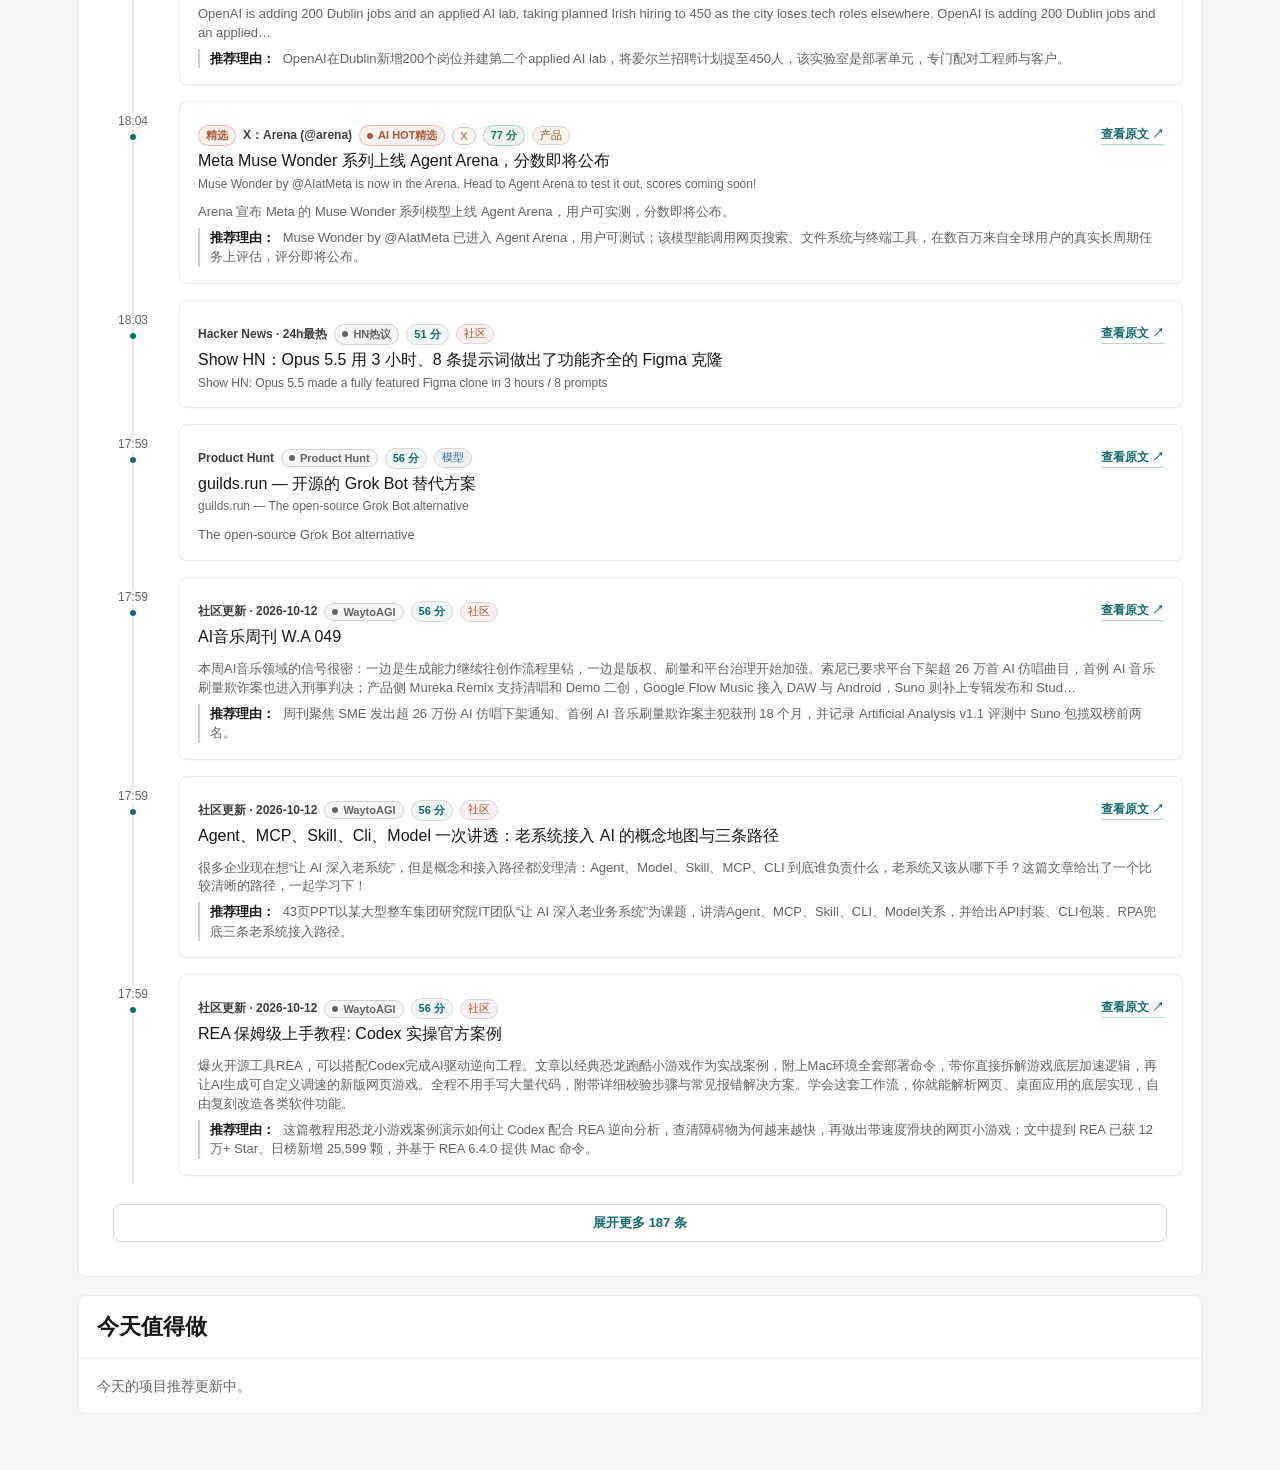
==== commit 315f7b34: "feat(i18n): 英文版 /en：UI 词条抽 i18n、数据层 en 字段与英文 feed、hreflang 与 sitemap - 前端：assets/i18n/{zh,en}.json 1" ====
--- a/index.html
+++ b/index.html
@@ -9,6 +9,10 @@
       content="自动整理过去 24 小时值得看的 AI、模型和开发者工具更新；伯乐Skill（Scout Skill）帮你从一堆信源里选出千里马。"
     />
     <link rel="canonical" href="https://news.learnprompt.pro/" />
+    <link rel="alternate" hreflang="zh-CN" href="https://news.learnprompt.pro/" />
+    <link rel="alternate" hreflang="en" href="https://news.learnprompt.pro/en" />
+    <link rel="alternate" hreflang="x-default" href="https://news.learnprompt.pro/" />
+    <link rel="alternate" type="application/rss+xml" title="AI News Radar" href="/data/feed.xml" />
     <meta property="og:title" content="AI News Radar｜24 小时 AI 更新雷达" />
     <meta
       property="og:description"
@@ -39,6 +43,8 @@
     <link rel="apple-touch-icon" href="./assets/icons/apple-touch-icon.png" sizes="180x180" />
     <link rel="manifest" href="./site.webmanifest" />
     <script src="./assets/view-mode.js?v=dual-view-0713c" data-root="./"></script>
+    <script src="./assets/i18n/zh.js?v=i18n-1013a"></script>
+    <script src="./assets/i18n.js?v=i18n-1013a"></script>
     <link rel="stylesheet" href="./assets/styles.css?v=today-projects-1009a" />
     <link rel="stylesheet" href="./assets/view-switch.css?v=dual-view-0713b" />
     <link rel="stylesheet" href="./assets/service-status.css?v=20260909" />
@@ -218,7 +224,7 @@
 
     <script src="https://cdn.jsdelivr.net/npm/gsap@3.13.0/dist/gsap.min.js" integrity="sha384-HOvlOYPIs/zjoIkWUGXkVmXsjr8GuZLV+Q+rcPwmJOVZVpvTSXQChiN4t9Euv9Vc" crossorigin="anonymous" defer></script>
     <script src="./assets/motion.js?v=aihot-0715b" defer></script>
-    <script src="./assets/app.js?v=producthunt-updates-1011a" defer></script>
+    <script src="./assets/app.js?v=i18n-1013a" defer></script>
     <script src="./assets/service-status.js?v=20260909" defer></script>
   </body>
 </html>
